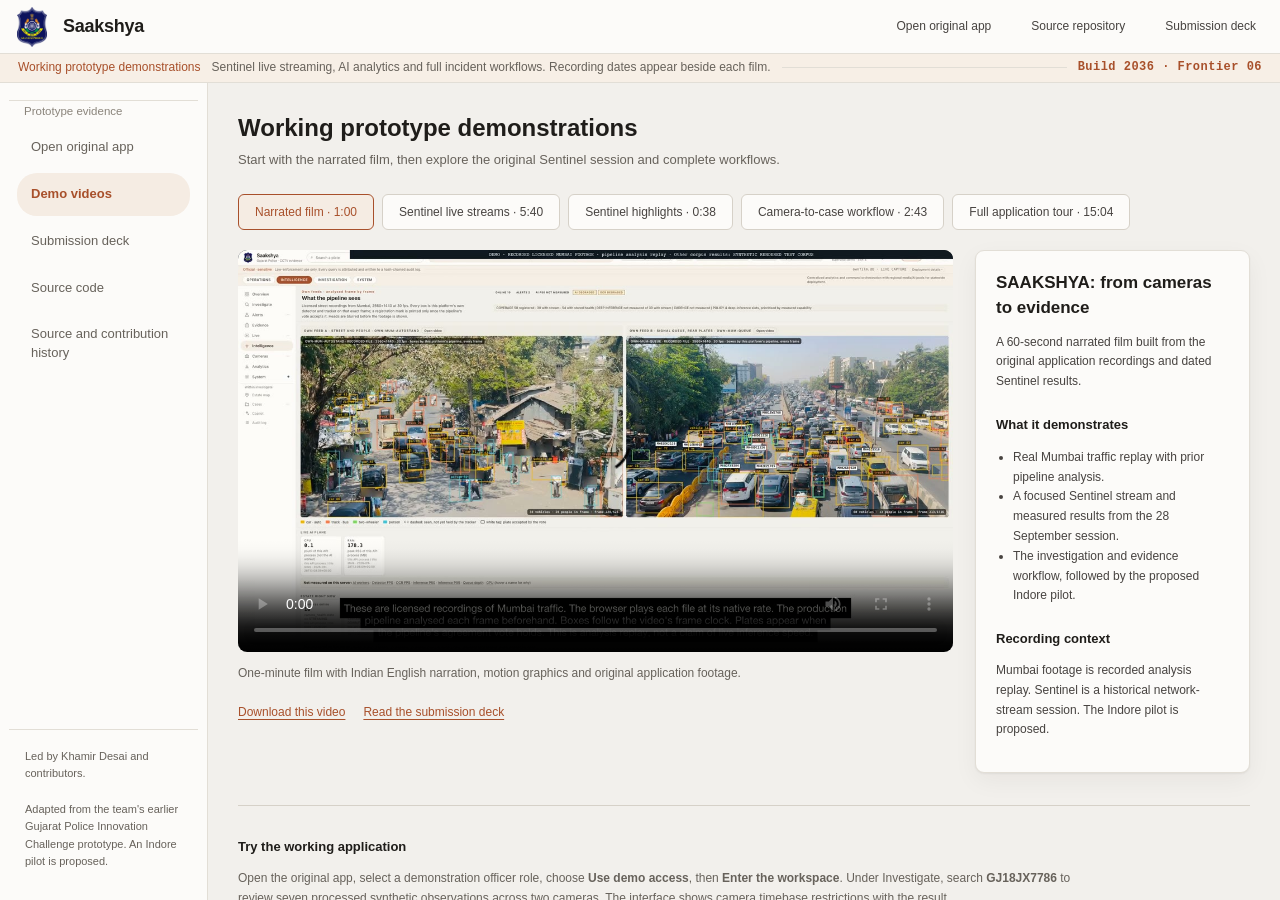
==== docs/videos/index.html @ 34d263d2 "Improve demo with Indian English narration" ====
<!doctype html><html lang="en" data-theme="light"><head><meta charset="utf-8"><meta name="viewport" content="width=device-width,initial-scale=1"><title>SAAKSHYA | Prototype recordings</title><link rel="stylesheet" href="../assets/console.css"><link rel="stylesheet" href="console-videos.css?v=482a17054570"><script type="module" src="videos.mjs?v=sentinel-5"></script></head><body class="submission-page"><a class="skip-link" href="#films">Skip to the recordings</a><div class="shell submission-console"><header class="topbar"><div class="brand"><img class="crest" src="../assets/gujarat-police-crest.png" width="40" height="40" alt="Original Gujarat challenge prototype"><span><h1 class="word">Saakshya</h1><small>Build 2036 · Prototype recordings</small></span></div><span class="spacer"></span><a class="ghost" href="https://reverb-colossal-reaction.ngrok-free.dev/">Open original app</a><a class="ghost" href="https://github.com/khamirdesai/saakshya-build2036">Source repository</a><a class="ghost" href="../downloads/SAAKSHYA-Build2036-Sentinel.pdf">Submission deck</a></header><div class="handling" role="status"><span class="mark">Working prototype demonstrations</span><span>Sentinel live streaming, AI analytics and full incident workflows. Recording dates appear beside each film.</span><span class="rule"></span><span class="src demo">Build 2036 · Frontier 06</span></div><nav class="nav" aria-label="Submission materials"><div class="nav-group">Prototype evidence</div><a class="submission-nav" href="https://reverb-colossal-reaction.ngrok-free.dev/">Open original app</a><a class="submission-nav active" href="./" aria-current="page">Demo videos</a><a class="submission-nav" href="../downloads/SAAKSHYA-Build2036-Sentinel.pdf">Submission deck</a><a class="submission-nav" href="https://github.com/khamirdesai/saakshya-build2036">Source code</a><a class="submission-nav" href="https://github.com/khamirdesai/saakshya-build2036/blob/main/PROVENANCE.md">Source and contribution history</a><div class="nav-foot">Led by Khamir Desai and contributors.<br><br>Adapted from the team's earlier Gujarat Police Innovation Challenge prototype. An Indore pilot is proposed.</div></nav><main class="submission-main"><div class="submission-heading"><h2>Working prototype demonstrations</h2><p>Start with the narrated film, then explore the original Sentinel session and complete workflows.</p></div><section id="films" aria-label="Prototype videos"><div class="film-tabs" role="tablist" aria-label="Choose a recording"><button type="button" role="tab" id="film-film" aria-controls="film-panel" aria-selected="false" data-film="film">Narrated film · 1:00</button><button type="button" role="tab" id="film-government" aria-controls="film-panel" aria-selected="true" data-film="government">Sentinel live streams · 5:40</button><button type="button" role="tab" id="film-highlights" aria-controls="film-panel" aria-selected="false" data-film="highlights">Sentinel highlights · 0:38</button><button type="button" role="tab" id="film-primary" aria-controls="film-panel" aria-selected="false" data-film="primary">Camera-to-case workflow · 2:43</button><button type="button" role="tab" id="film-tour" aria-controls="film-panel" aria-selected="false" data-film="tour">Full application tour · 15:04</button></div><div class="film-layout" id="film-panel" role="tabpanel" aria-labelledby="film-government"><div><video class="video-player" id="demo-video" controls preload="metadata" playsinline poster="../media/government-poster.jpg"><source src="../media/government-demo.mp4" type="video/mp4">Your browser cannot play this recording. Use the download link below.</video><p class="film-caption" id="film-caption">5:40 original live-grid film with narration and captions. Camera status and live counts remain visible.</p><div class="resource-links"><a id="video-download" href="../media/government-demo.mp4" download>Download this video</a><a href="../downloads/SAAKSHYA-Build2036-Sentinel.pdf">Read the submission deck</a></div></div><aside class="film-description" aria-live="polite"><h2 id="film-title">Sentinel live-stream demonstration</h2><p id="film-origin">Recorded live on the Sentinel Camera Grid on 28 September 2026, 12:41–12:47 IST.</p><h3>What it demonstrates</h3><ul id="film-proves"><li>Live multi-camera wall, focused video and camera intelligence.</li><li>Government observation search, plate-read gallery and ANPR CSV export.</li><li>GIS, trace report, evidence review, registry and system status.</li></ul><h3>Recording context</h3><p id="film-limit">The session used four selected deep-inference slots and produced 4,465 observations and 200 plate reads. During the filmed take, 6–13 cameras advanced at once. Sentinel delivers recorded camera scenes through its network live-stream sandbox.</p></aside></div></section><section class="submission-provenance" aria-labelledby="judge-walkthrough"><h3 id="judge-walkthrough">Try the working application</h3><p>Open the original app, select a demonstration officer role, choose <strong>Use demo access</strong>, then <strong>Enter the workspace</strong>. Under Investigate, search <strong>GJ18JX7786</strong> to review seven processed synthetic observations across two cameras. The interface shows camera timebase restrictions with the result.</p><p><a href="https://reverb-colossal-reaction.ngrok-free.dev/">Open the original app</a> · <a href="https://github.com/khamirdesai/saakshya-build2036#judge-walkthrough">Read the judge walkthrough</a></p><p>The Sentinel film above records the earlier network-stream session. The interactive sandbox uses processed synthetic footage and is hosted on the participant’s computer.</p></section><section class="submission-provenance"><h3>Source and scope</h3><p>These original films demonstrate Sentinel live-grid operation, real traffic analytics and the complete investigation workspace. Footage, narration, capture dates and source labels are preserved.</p><a href="https://github.com/khamirdesai/saakshya-build2036/blob/main/PROVENANCE.md">Inspect provenance and verification reports</a></section></main></div></body></html>
---- docs/assets/console.css ----
/* SAAKSHYA — investigation workspace.
 *
 * Design intent: this is a tool used under time pressure by someone who will be
 * asked to justify what they did. So the visual language is built around three
 * rules rather than a mood.
 *
 *  1. Status is never carried by colour alone. Every state has a word, and
 *     colour reinforces it. A colour-blind officer and a monochrome printout
 *     must read the same thing.
 *  2. Certainty and uncertainty look different at a glance. Confirmed evidence
 *     is solid; anything requiring verification is hatched or dashed, and says
 *     so in words.
 *  3. Density over decoration. Nothing animates, nothing pulses, no chart
 *     exists that does not encode measured data.
 *
 * No web font is loaded: the deployment target may have no internet route at
 * all, and a font that silently falls back is worse than one never requested.
 * Identifiers, times and hashes are set in a monospace face so they align in
 * columns and can be compared character by character.
 */

:root {
  color-scheme: light;

  /* Paper console (Console v2). Warm stone, not cool grey — a briefing room,
     not an IDE. */
  --bg:            #f2f0ec;
  --surface:       #fcfbf9;
  --surface-2:     #eeebe4;
  --surface-3:     #e5e1da;
  --line:          #e2ded6;
  --line-strong:   #d6d1c8;

  --ink:           #1f1d1a;
  --ink-2:         #474340;
  --ink-3:         #67625b;
  --ink-faint:     #8a847b;

  /* One accent: terracotta, spent on the active element and the bind control. */
  --accent:        #a8502b;
  --accent-ink:    #ffffff;
  --accent-soft:   #f5ece3;

  --confirmed:     #2b6a5b;
  --confirmed-bg:  #dceee8;
  --verify:        #84512a;
  --verify-bg:     #faeed0;
  --conflict:      #9a2c2c;
  --conflict-bg:   #f6dcdc;
  --unknown:       #5b6472;
  --unknown-bg:    #e4e7ec;

  /* Frame sits on the same paper as the page in light theme. Dark theme
     restores the navy chrome below. */
  --navy:        #fcfbf9;
  --navy-2:      #f7efe6;
  --navy-hover:  #eeebe4;
  --navy-line:   #e2ded6;
  --navy-ink:    #1f1d1a;
  --navy-ink-2:  #67625b;
  --navy-ink-3:  #8a847b;

  --seal:        #a8502b;

  --mono: ui-monospace, "SF Mono", "JetBrains Mono", Menlo, Consolas,
          "Liberation Mono", monospace;
  --sans: -apple-system, BlinkMacSystemFont, "Segoe UI", Roboto, "Helvetica Neue",
          Arial, sans-serif;

  --r: 9px;
  --shadow: 0 1px 2px rgb(31 29 26 / 6%), 0 8px 24px rgb(31 29 26 / 5%);
}

@media (prefers-color-scheme: dark) {
  :root:not([data-theme="light"]) {
    color-scheme: dark;
    --bg:          #101318;
    --surface:     #171b22;
    --surface-2:   #1e232b;
    --surface-3:   #262c36;
    --line:        #2c333e;
    --line-strong: #404956;
    --ink:         #e8ebf0;
    --ink-2:       #b3bac6;
    --ink-3:       #868e9b;
    --ink-faint:   #656d7a;
    --accent:      #5b8cf5;
    --accent-ink:  #0b0e13;
    --accent-soft: #1c2a48;
    --confirmed:    #4ec9b8;
    --confirmed-bg: #12302d;
    --verify:       #dcae52;
    --verify-bg:    #33280f;
    --conflict:     #e08585;
    --conflict-bg:  #351a1a;
    --unknown:      #8b94a2;
    --unknown-bg:   #232830;
    --navy:        #0c2137;
    --navy-2:      #122c47;
    --navy-hover:  #16334f;
    --navy-line:   #1e4166;
    --navy-ink:    #eef2f7;
    --navy-ink-2:  #9db2c9;
    --navy-ink-3:  #6f88a4;
    --seal:        #c8912f;
    --shadow: 0 1px 2px rgb(0 0 0 / 40%), 0 4px 14px rgb(0 0 0 / 30%);
  }
}

:root[data-theme="dark"] {
  color-scheme: dark;
  --bg:          #101318;
  --surface:     #171b22;
  --surface-2:   #1e232b;
  --surface-3:   #262c36;
  --line:        #2c333e;
  --line-strong: #404956;
  --ink:         #e8ebf0;
  --ink-2:       #b3bac6;
  --ink-3:       #868e9b;
  --ink-faint:   #656d7a;
  --accent:      #5b8cf5;
  --accent-ink:  #0b0e13;
  --accent-soft: #1c2a48;
  --confirmed:    #4ec9b8;
  --confirmed-bg: #12302d;
  --verify:       #dcae52;
  --verify-bg:    #33280f;
  --conflict:     #e08585;
  --conflict-bg:  #351a1a;
  --unknown:      #8b94a2;
  --unknown-bg:   #232830;
  --navy:        #0c2137;
  --navy-2:      #122c47;
  --navy-hover:  #16334f;
  --navy-line:   #1e4166;
  --navy-ink:    #eef2f7;
  --navy-ink-2:  #9db2c9;
  --navy-ink-3:  #6f88a4;
  --seal:        #c8912f;
  --shadow: 0 1px 2px rgb(0 0 0 / 40%), 0 4px 14px rgb(0 0 0 / 30%);
}

* { box-sizing: border-box; }

body {
  margin: 0;
  background: var(--bg);
  color: var(--ink);
  font: 400 13px/1.45 var(--sans);
  -webkit-font-smoothing: antialiased;
  height: 100vh;
  overflow: hidden;
}

button, input, select, textarea { font: inherit; color: inherit; }
a { color: var(--accent); }

/* ─── shell ──────────────────────────────────────────────────────────────
   Three bands: the masthead says whose system this is, the handling strip
   says what may be done with what is on screen, and everything below is the
   work. The first two never scroll away, because both are things an officer
   can be asked to account for. */
.shell {
  display: grid;
  grid-template-columns: 208px 1fr;
  /* The chrome bands are 54 and 22 at desktop, but grow rather than overlap
     when the masthead wraps at a narrow width — a fixed row height there laps
     the band below it. On a control-room display these stay exactly 54/22. */
  grid-template-rows: minmax(54px, auto) minmax(22px, auto) auto 1fr;
  height: 100vh;
}

.topbar {
  grid-column: 1 / -1;
  display: flex;
  align-items: center;
  flex-wrap: nowrap;
  gap: 10px 16px;
  padding: 7px 16px;
  min-height: 54px;
  background: var(--navy);
  color: var(--navy-ink);
  border-bottom: 1px solid var(--navy-line);
  overflow: visible;
}

/* Service mark. A lens ring rather than a state emblem: this is a proposed
   system, and stamping it with an official seal it has not been granted would
   be a claim we cannot make. */
.brand { display: flex; align-items: center; gap: 11px; }
.brand .crest {
  width: 40px; height: 40px; flex: none;
  object-fit: contain;
  background: transparent;
  border-radius: 6px;
}
:root[data-theme="dark"] .brand .crest {
  background: #0c2137;
}
.brand .seal {
  width: 30px; height: 30px; flex: none;
  border: 1.5px solid var(--seal);
  border-radius: 50%;
  display: grid; place-items: center;
  color: var(--seal);
  font: 700 13px/1 var(--sans);
  letter-spacing: .02em;
  position: relative;
}
.brand .seal::after {
  content: "";
  position: absolute; inset: 3px;
  border: 1px solid color-mix(in srgb, var(--seal) 38%, transparent);
  border-radius: 50%;
}
/* The masthead is a flex row, and the product's own name was the item that
 * gave way when it ran out of room: it rendered as "Saaksl" on every screen,
 * cut mid-word by the search field beside it. A name is not a field that can
 * be abbreviated to taste - hold its width and let the flexible items flex. */
.brand .word {
  font: 600 18px/1.1 var(--sans);
  letter-spacing: -.015em;
  text-transform: none;
  white-space: nowrap;
  flex: 0 0 auto;
}
.brand { flex: 0 0 auto; }
.brand small {
  display: block;
  font: 400 11px/1.2 var(--sans);
  letter-spacing: 0;
  color: var(--navy-ink-2);
  text-transform: none;
  margin-top: 2px;
}

.topbar .spacer { flex: 1; }
.topbar .dim { color: var(--navy-ink-2); }

/* Handling strip. Every operational system that carries material an officer
   can be cross-examined about states its handling on screen, so it cannot be
   claimed later that nobody knew. It also names the live data source, which
   is the fact most likely to be misread in a demonstration. */
.handling {
  grid-column: 1 / -1;
  display: flex;
  align-items: center;
  flex-wrap: wrap;
  gap: 8px 11px;
  padding: 6px 18px;
  background: var(--navy-2);
  border-bottom: 1px solid var(--navy-line);
  font: 400 12px/1.3 var(--sans);
  letter-spacing: 0;
  text-transform: none;
  color: var(--navy-ink-2);
  min-height: 28px;
  height: auto;
}
.handling .mark { color: var(--seal); font-weight: 500; }
.handling .rule { flex: 1; height: 1px; min-width: 12px; background: var(--navy-line); }
.handling .src {
  font-family: var(--mono); letter-spacing: .04em; text-transform: none;
  white-space: nowrap; overflow: hidden; text-overflow: ellipsis; max-width: 36ch;
}
/* Demonstration state is called out in the seal colour. It is not an error —
   it is the one fact a viewer must not carry away wrong. */
.handling .src.demo { color: var(--seal); font-weight: 600; }
.handling .feed-indicator {
  border-left: 1px solid var(--navy-line);
  padding-left: 10px;
  font: 600 9px/1.2 var(--mono);
  letter-spacing: .03em;
  white-space: nowrap;
}

/* Masthead controls sit on navy, so they cannot borrow the page's surfaces. */
.topbar button.ghost {
  background: transparent;
  border-color: var(--navy-line);
  color: var(--navy-ink);
  border-radius: 999px;
}
.topbar button.ghost.on {
  background: var(--accent-soft);
  border-color: var(--accent);
  color: var(--accent);
}


/* Purpose binding lives in the masthead, permanently visible. It is not a
   modal the officer dismisses once — it is the standing statement of why this
   session is looking at anything, and it appears in every audit record. */
.purpose-bar {
  display: flex;
  align-items: center;
  gap: 9px;
  padding: 5px 12px;
  background: var(--accent-soft);
  border: 1px solid #e6d9c9;
  border-radius: 999px;
  flex: 1 1 auto;
  min-width: 0;
  max-width: 820px;
}
.purpose-bar label {
  font: 600 9px/1 var(--sans);
  letter-spacing: .1em;
  text-transform: uppercase;
  color: var(--navy-ink-2);
  flex: none;
}
.purpose-bar input {
  border: 0;
  background: transparent;
  padding: 2px 4px;
  min-width: 0;
  font-family: var(--mono);
  font-size: 12px;
  color: var(--navy-ink);
}
.purpose-bar #case-id { width: 9.5rem; flex: none; }
.purpose-bar #purpose { flex: 1 1 auto; }
.purpose-bar input::placeholder { color: var(--navy-ink-3); }
.purpose-bar input:focus { outline: 1px solid var(--seal); border-radius: 2px; }
/* Unbound purpose is the one masthead state worth interrupting for: a search
   run without it cannot be justified afterwards. */
.purpose-bar.unset { border-color: var(--seal); background: color-mix(in srgb, var(--seal) 17%, transparent); }

/* ─── navigation rail ────────────────────────────────────────────────────── */
.nav {
  background: var(--navy);
  border-right: 1px solid var(--navy-line);
  padding: 11px 9px;
  overflow-y: auto;
}
.nav-group {
  font: 500 11.5px/1 var(--sans);
  letter-spacing: 0;
  text-transform: none;
  color: var(--navy-ink-3);
  padding: 5px 15px 7px;
  margin-top: 6px;
  border-top: 1px solid var(--navy-line);
}
.nav button {
  display: flex;
  align-items: center;
  gap: 13px;
  width: 100%;
  border: 0;
  background: none;
  text-align: left;
  padding: 9px 15px;
  margin-bottom: 1px;
  cursor: pointer;
  color: var(--navy-ink-2);
  border-left: 0;
  border-radius: 999px;
  font-size: 13.8px;
}
.nav button:hover { background: var(--navy-hover); color: var(--navy-ink); }
.nav button[aria-current="true"] {
  background: var(--accent-soft);
  border-left-color: transparent;
  color: var(--ink);
  font-weight: 600;
}
.nav .count {
  margin-left: auto;
  font-family: var(--mono);
  font-size: 10px;
  color: var(--navy-ink-3);
  background: var(--surface-3);
  padding: 1px 5px;
  border-radius: 8px;
}
.nav button[aria-current="true"] .count { color: var(--navy-ink); }

main { overflow: hidden; position: relative; }
.view { display: none; height: 100%; }
.view.active { display: block; }

#view-system.view.active,
#view-cameras.view.active,
#view-alerts.view.active,
#view-analytics.view.active,
#view-intelligence.view.active,
#view-overview.view.active,
#view-evidence.view.active,
#view-audit.view.active {
  height: 100%;
  min-height: 0;
  overflow: auto;
}

#view-live.view.active {
  display: flex;
  flex-direction: column;
  height: 100%;
  min-height: 0;
  overflow: hidden;
}
#view-map.view.active {
  display: flex;
  flex-direction: column;
  height: 100%;
  overflow: hidden;
}
#view-map.view.active > div {
  display: flex;
  flex-direction: column;
  flex: 1;
  min-height: 0;
  overflow: hidden;
}

/* ─── investigation: three columns ───────────────────────────────────────── */
/* The investigation screen: a search bar across the top, then observations,
 * movement and reasoning. The search acts on all three columns, so it sits
 * above them rather than inside one — three panels with a form buried in the
 * first read as three unrelated tools. */
#view-investigate.view.active {
  display: grid;
  grid-template-rows: auto 1fr;
  height: 100%;
  overflow: hidden;
}
.workspace {
  display: grid;
  grid-template-columns: 300px minmax(0, 1fr) 400px;
  min-height: 0;
  overflow: hidden;
}
.col {
  display: flex;
  flex-direction: column;
  min-width: 0;
  overflow: hidden;
  border-right: 1px solid var(--line);
}
.col:last-child { border-right: 0; border-left: 1px solid var(--line); }

.col-head {
  display: flex;
  align-items: center;
  gap: 8px;
  padding: 8px 12px;
  background: var(--surface);
  border-bottom: 1px solid var(--line);
  font: 700 10px/1 var(--sans);
  letter-spacing: .12em;
  text-transform: uppercase;
  color: var(--ink-2);
  min-height: 36px;
  background: var(--surface-2);
}
.col-head .n {
  font-family: var(--mono);
  letter-spacing: 0;
  color: var(--ink-2);
  text-transform: none;
}
.col-body { flex: 1; overflow-y: auto; }
.col-body.pad { padding: 12px; }
#view-investigate .col-head,
#view-investigate .col-head > div,
#view-investigate .traj-head { flex-wrap: wrap; }
#view-investigate .col-head .n { overflow-wrap: anywhere; min-width: 0; }

/* ─── search form ────────────────────────────────────────────────────────── */
.search-form { padding: 10px 12px; border-bottom: 1px solid var(--line); background: var(--surface); }
.field { margin-bottom: 7px; }
.field label {
  display: block;
  font: 600 9px/1 var(--sans);
  letter-spacing: .09em;
  text-transform: uppercase;
  color: var(--ink-3);
  margin-bottom: 3px;
}
.field input, .field select, .field textarea {
  width: 100%;
  padding: 5px 7px;
  background: var(--bg);
  border: 1px solid var(--line-strong);
  border-radius: var(--r);
}
.field input:focus, .field select:focus, .field textarea:focus {
  outline: 2px solid var(--accent);
  outline-offset: -1px;
}
.field input[type="text"].plate {
  font-family: var(--mono);
  font-size: 15px;
  letter-spacing: .06em;
  text-transform: uppercase;
}
.row2 { display: grid; grid-template-columns: 1fr 1fr; gap: 7px; }
.checks { display: flex; gap: 12px; align-items: center; margin: 6px 0 8px; }
.checks label {
  display: flex; align-items: center; gap: 5px;
  font-size: 11px; color: var(--ink-2); text-transform: none; letter-spacing: 0;
}
.checks input { width: auto; }

button.primary {
  width: 100%;
  padding: 7px;
  background: var(--accent);
  color: var(--accent-ink);
  border: 0;
  border-radius: var(--r);
  font-weight: 600;
  letter-spacing: .06em;
  text-transform: uppercase;
  font-size: 11px;
  cursor: pointer;
}
button.primary:disabled { opacity: .45; cursor: not-allowed; }
button.ghost {
  padding: 4px 9px;
  background: var(--surface-2);
  border: 1px solid var(--line-strong);
  border-radius: var(--r);
  cursor: pointer;
  font-size: 11px;
}
button.ghost:hover { background: var(--surface-3); }
button.ghost.on { background: var(--accent-soft); border-color: var(--accent); }

/* ─── result rows ────────────────────────────────────────────────────────── */
.result {
  padding: 8px 12px;
  border-bottom: 1px solid var(--line);
  cursor: pointer;
  border-left: 3px solid transparent;
}
.result:hover { background: var(--surface-2); }
.result[aria-selected="true"] {
  background: var(--accent-soft);
  border-left-color: var(--accent);
}
/* The time wraps onto its own line rather than inside itself: in the 300px
 * column it broke over four lines and lost its last digit ("13:35:2"), so
 * five reads a second apart looked identical. */
.result .top { display: flex; align-items: baseline; gap: 4px 8px; flex-wrap: wrap; }
.result .plate {
  font-family: var(--mono);
  font-size: 13px;
  font-weight: 600;
  letter-spacing: .04em;
}
.result .time { margin-left: auto; font-family: var(--mono); font-size: 11px; color: var(--ink-3); white-space: nowrap; }
.result .meta {
  display: flex; gap: 8px; flex-wrap: wrap;
  margin-top: 3px; font-size: 11px; color: var(--ink-3);
}
.result .meta .cam { font-family: var(--mono); color: var(--ink-2); }

/* ─── status chips: the word carries the meaning ─────────────────────────── */
.chip {
  display: inline-flex;
  align-items: center;
  gap: 4px;
  padding: 1px 6px;
  border-radius: 2px;
  font: 600 9px/1.6 var(--sans);
  letter-spacing: .07em;
  text-transform: uppercase;
  border: 1px solid transparent;
  white-space: nowrap;
}
.chip.confirmed { background: var(--confirmed-bg); color: var(--confirmed); border-color: var(--confirmed); }
.chip.verify    { background: var(--verify-bg);    color: var(--verify);    border-color: var(--verify); }
.chip.conflict  { background: var(--conflict-bg);  color: var(--conflict);  border-color: var(--conflict); }
.chip.unknown   { background: var(--unknown-bg);   color: var(--unknown);   border-color: var(--unknown); }
.chip.plain     { background: var(--surface-2);    color: var(--ink-2);     border-color: var(--line-strong); }

/* ─── map ────────────────────────────────────────────────────────────────── */
/* `min-height: 0` matters: a flex item defaults to `min-height: auto`, which
   refuses to shrink below its content and leaves the canvas unable to resolve
   a percentage height. */
.map-wrap {
  position: relative;
  flex: 1;
  min-height: 420px;
  background: var(--surface-2);
  overflow: hidden;
}
.gmap-host {
  position: absolute;
  inset: 0;
  z-index: 0;
}
canvas.map {
  display: block;
  position: absolute;
  inset: 0;
  width: 100%;
  height: 100%;
  cursor: grab;
  z-index: 1;
}
canvas.map.over-basemap { background: transparent; }
canvas.map:active { cursor: grabbing; }

.map-tools {
  position: absolute; top: 8px; left: 8px;
  z-index: 3;
  display: flex; flex-direction: column; gap: 4px;
  background: var(--surface);
  border: 1px solid var(--line);
  border-radius: var(--r);
  padding: 6px;
  box-shadow: var(--shadow);
  max-width: 208px;
}
.map-tools .group-label {
  font: 600 8px/1 var(--sans);
  letter-spacing: .1em; text-transform: uppercase; color: var(--ink-faint);
  margin: 3px 0 1px;
}
.map-tools button { text-align: left; }

.map-legend {
  position: absolute; bottom: 8px; left: 8px;
  z-index: 3;
  max-height: 62%; overflow-y: auto;
  background: var(--surface);
  border: 1px solid var(--line);
  border-radius: var(--r);
  padding: 8px 10px;
  box-shadow: var(--shadow);
  font-size: 10px;
  max-width: 260px;
}
.map-legend h4 {
  margin: 0 0 5px;
  font: 600 9px/1 var(--sans);
  letter-spacing: .1em; text-transform: uppercase; color: var(--ink-3);
}
.map-legend .item { display: flex; align-items: center; gap: 6px; margin-bottom: 3px; }
.map-legend .swatch { width: 22px; height: 0; border-top-width: 2px; border-top-style: solid; }
.map-legend .dot { width: 9px; height: 9px; border-radius: 50%; border: 1px solid var(--line-strong); }
.map-legend .note { color: var(--ink-3); margin-top: 5px; font-size: 10px; line-height: 1.4; }
.map-legend > summary {
  cursor: pointer; list-style: none;
  font: 600 9px/1 var(--sans); letter-spacing: .1em; text-transform: uppercase;
  color: var(--ink-3);
}
.map-legend > summary::-webkit-details-marker { display: none; }
.map-legend > summary::after { content: " ▸"; }
.map-legend[open] > summary { margin-bottom: 6px; }
.map-legend[open] > summary::after { content: " ▾"; }
/* The expanded legend otherwise covers the lower layer buttons on the short
 * investigation map. Reserve the left edge for tools and the bottom for scale. */
#view-investigate .map-legend {
  left: auto; right: 8px; bottom: 32px;
  max-width: min(260px, calc(100% - 232px));
}

.map-scale {
  position: absolute; bottom: 8px; right: 8px;
  z-index: 3;
  background: var(--surface);
  border: 1px solid var(--line);
  border-radius: var(--r);
  padding: 3px 7px;
  font: 400 10px/1.5 var(--mono);
  color: var(--ink-3);
}

/* ─── trajectory strip ───────────────────────────────────────────────────── */
.traj { border-top: 1px solid var(--line); background: var(--surface); max-height: 46%; overflow-y: auto; }
/* On a short screen the map's 420px floor took the whole column: at 1366x768
 * the Trajectory panel was a 24px strip, and the route, the no-sighting next
 * steps and Follow vehicle's output could not be read. */
@media (max-height: 900px) {
  #view-investigate .map-wrap { min-height: 180px; }
  #view-investigate .traj { flex: 0 0 auto; min-height: 40%; }
  /* The shorter map must not push its tool panel under the legend. */
  #view-investigate .map-tools { max-height: calc(100% - 52px); overflow-y: auto; }
}
.traj-head {
  display: flex; align-items: center; gap: 10px;
  padding: 7px 12px; border-bottom: 1px solid var(--line);
  position: sticky; top: 0; background: var(--surface); z-index: 2;
}
.traj-head h3 { margin: 0; font: 600 11px/1 var(--sans); letter-spacing: .07em; text-transform: uppercase; }
.hyp-tabs { display: flex; gap: 4px; margin-left: auto; }

.legs { display: flex; align-items: stretch; padding: 12px; gap: 0; overflow-x: auto; }
.leg-node {
  min-width: 116px;
  padding: 7px 9px;
  border: 1px solid var(--line-strong);
  border-radius: var(--r);
  background: var(--bg);
  cursor: pointer;
  flex: 0 0 auto;
}
.leg-node:hover { border-color: var(--accent); }
.leg-node .cam { font-family: var(--mono); font-weight: 600; font-size: 12px; }
.leg-node .t   { font-family: var(--mono); font-size: 11px; color: var(--ink-3); }
.leg-node .q   { font-size: 10px; color: var(--ink-3); margin-top: 3px; }

.leg-link {
  flex: 0 0 96px;
  display: flex; flex-direction: column; justify-content: center;
  align-items: center; padding: 0 4px; text-align: center;
}
.leg-link .bar { width: 100%; height: 0; border-top: 2px solid var(--unknown); }
.leg-link.OBSERVED      .bar { border-top-style: solid;  border-top-color: var(--confirmed); border-top-width: 3px; }
.leg-link.COVERAGE_GAP  .bar { border-top-style: dotted; border-top-color: var(--unknown); }
.leg-link.UNOBSERVED    .bar { border-top-style: dashed; border-top-color: var(--verify); }
.leg-link.CONTRADICTION .bar { border-top-style: dashed; border-top-color: var(--conflict); border-top-width: 3px; }
.leg-link .kind {
  font: 600 8px/1.3 var(--sans);
  letter-spacing: .07em; margin-top: 4px; color: var(--ink-3);
}
.leg-link .dt { font-family: var(--mono); font-size: 10px; color: var(--ink-faint); }

/* ─── panels ─────────────────────────────────────────────────────────────── */
.panel { border-bottom: 1px solid var(--line); }
.panel > h3 {
  margin: 0;
  padding: 8px 12px;
  font: 600 10px/1 var(--sans);
  letter-spacing: .1em; text-transform: uppercase; color: var(--ink-3);
  background: var(--surface);
  border-bottom: 1px solid var(--line);
  display: flex; align-items: center; gap: 8px;
}
.panel .body { padding: 10px 12px; }

dl.kv { margin: 0; display: grid; grid-template-columns: 108px 1fr; gap: 3px 10px; }
dl.kv dt {
  font: 600 9px/1.6 var(--sans);
  letter-spacing: .06em; text-transform: uppercase; color: var(--ink-faint);
}
dl.kv dd { margin: 0; font-family: var(--mono); font-size: 11px; word-break: break-word; }
dl.kv dd.prose { font-family: var(--sans); font-size: 11.5px; color: var(--ink-2); }

/* Score decomposition. Never a single opaque number: each term shows its own
   value, its weight and the sentence that produced it. */
.terms { display: flex; flex-direction: column; gap: 6px; }
.term .line { display: flex; align-items: baseline; gap: 7px; }
.term .name {
  font: 600 9px/1.5 var(--sans);
  letter-spacing: .07em; text-transform: uppercase; color: var(--ink-2);
  min-width: 84px;
}
.term .val { font-family: var(--mono); font-size: 11px; margin-left: auto; }
.term .track { height: 5px; background: var(--surface-3); border-radius: 1px; margin-top: 3px; overflow: hidden; }
.term .fill { height: 100%; background: var(--accent); }
.term .fill.weak { background: var(--verify); }
.term .fill.none { background: var(--conflict); }
.term .why { font-size: 10.5px; color: var(--ink-3); margin-top: 2px; line-height: 1.4; }

.notice {
  padding: 7px 9px;
  border-left: 3px solid var(--verify);
  background: var(--verify-bg);
  color: var(--ink);
  font-size: 11px;
  line-height: 1.45;
  margin: 8px 0;
  border-radius: 0 var(--r) var(--r) 0;
  overflow-wrap: anywhere;
}
.notice.ok       { border-left-color: var(--confirmed); background: var(--confirmed-bg); }
.notice.bad      { border-left-color: var(--conflict);  background: var(--conflict-bg); }
.notice.neutral  { border-left-color: var(--line-strong); background: var(--surface-2); }
/* Something exists and is being kept from you — not an error, and not nothing.
   It needs its own colour precisely because it is neither. */
.notice.warn     { border-left-color: var(--verify);     background: var(--verify-bg); }
.notice strong { display: block; margin-bottom: 2px; }

.empty { padding: 28px 16px; text-align: center; color: var(--ink-3); font-size: 12px; line-height: 1.5; }
.empty strong { display: block; color: var(--ink-2); margin-bottom: 4px; }

/* ─── tables ─────────────────────────────────────────────────────────────── */
table.data { width: 100%; border-collapse: collapse; font-size: 11.5px; }
table.data th {
  text-align: left;
  font: 600 9px/1 var(--sans);
  letter-spacing: .09em; text-transform: uppercase; color: var(--ink-faint);
  padding: 6px 9px;
  border-bottom: 1px solid var(--line-strong);
  position: sticky; top: 0; background: var(--surface); z-index: 1;
}
table.data td { padding: 5px 9px; border-bottom: 1px solid var(--line); vertical-align: top; }
table.data td.mono { font-family: var(--mono); font-size: 11px; }
table.data tbody tr:hover { background: var(--surface-2); }
table.data td.num { text-align: right; font-variant-numeric: tabular-nums; font-family: var(--mono); }

/* ─── overview cards ─────────────────────────────────────────────────────── */
.cards { display: grid; grid-template-columns: repeat(auto-fill, minmax(210px, 1fr)); gap: 12px; }
.card {
  background: var(--surface);
  border: 1px solid var(--line);
  border-radius: var(--r);
  padding: 12px;
}
.card h4 {
  margin: 0 0 8px;
  font: 600 9px/1 var(--sans);
  letter-spacing: .1em; text-transform: uppercase; color: var(--ink-3);
}
.card .big { font: 300 30px/1 var(--sans); font-variant-numeric: tabular-nums; }
.card .sub { font-size: 11px; color: var(--ink-3); margin-top: 4px; }
.bars { display: flex; flex-direction: column; gap: 5px; margin-top: 8px; }
.bars .b { display: flex; align-items: center; gap: 7px; font-size: 11px; }
.bars .b .lab { min-width: 84px; color: var(--ink-2); }
.bars .b .track { flex: 1; height: 7px; background: var(--surface-3); border-radius: 1px; overflow: hidden; }
.bars .b .fill { height: 100%; }
.bars .b .num { font-family: var(--mono); font-size: 11px; min-width: 26px; text-align: right; }

/* ─── copilot ────────────────────────────────────────────────────────────── */
.chat { display: flex; flex-direction: column; height: 100%; }
.chat-log { flex: 1; overflow-y: auto; padding: 12px; display: flex; flex-direction: column; gap: 10px; }
.msg { max-width: 92%; padding: 8px 10px; border-radius: var(--r); font-size: 12px; line-height: 1.55; overflow-wrap: anywhere; }
.msg.user { align-self: flex-end; background: var(--accent-soft); }
.msg.bot  { align-self: flex-start; background: var(--surface); border: 1px solid var(--line); }
.msg.bot.withheld { border-color: var(--conflict); background: var(--conflict-bg); }
.msg .tools { margin-top: 7px; padding-top: 6px; border-top: 1px solid var(--line); font-size: 10px; color: var(--ink-3); }
.msg .tools code { font-family: var(--mono); }
/* Copilot answers, read from Markdown into nodes (copilotProse in app.js). */
.msg .md p { margin: 0 0 6px; }
.msg .md p:last-child, .msg .md ul:last-child { margin-bottom: 0; }
.msg .md ul { margin: 0 0 6px; padding-left: 18px; }
.msg .md code { font-family: var(--mono); font-size: 11px; background: var(--surface-2); padding: 0 3px; border-radius: 3px; }
/* The Where-to-look-next table scrolls in its own box; ids stay on one line. */
table.data.next-cams th, table.data.next-cams td { padding-left: 6px; padding-right: 6px; white-space: nowrap; }
.chat-form { display: flex; gap: 7px; padding: 10px 12px; border-top: 1px solid var(--line); background: var(--surface); }
.chat-form input { flex: 1; padding: 6px 9px; background: var(--bg); border: 1px solid var(--line-strong); border-radius: var(--r); }

.copilot-banner {
  font-size: 11px; line-height: 1.45; color: var(--ink-2);
  padding: 8px 12px; border-bottom: 1px solid var(--line);
  background: var(--surface-2);
}
.specialist-row {
  display: flex; flex-wrap: wrap; gap: 6px;
  padding: 8px 12px 0; background: var(--surface);
}
.specialist-chip {
  font-size: 10px; letter-spacing: .04em; text-transform: uppercase;
  padding: 3px 8px; border-radius: 99px; border: 1px solid var(--line);
  color: var(--ink-3); background: var(--surface-2);
}
.specialist-chip.on {
  color: var(--ink); border-color: var(--accent);
  background: var(--accent-soft);
}
.prompt-chips {
  display: flex; flex-wrap: wrap; gap: 6px;
  padding: 8px 12px; border-bottom: 1px solid var(--line);
}
.prompt-chips button {
  font-size: 11px; padding: 4px 9px; border-radius: 99px;
  border: 1px solid var(--line-strong); background: var(--bg);
  color: var(--ink-2); cursor: pointer;
}
.prompt-chips button:hover { border-color: var(--accent); color: var(--ink); }
.cam-wall {
  display: grid; grid-template-columns: repeat(auto-fill, minmax(132px, 1fr));
  gap: 8px; margin-top: 8px;
}
.cam-tile {
  display: flex; flex-direction: column; gap: 0;
  background: var(--bg); border: 1px solid var(--line); border-radius: var(--r);
  overflow: hidden; text-align: left; cursor: pointer; padding: 0;
  color: inherit;
}
.cam-tile img { width: 100%; aspect-ratio: 16/9; object-fit: cover; background: #111; display: block; }
.cam-tile .meta { padding: 4px 6px 6px; font-size: 10px; }
.cam-tile .meta .id { font-family: var(--mono); }
.cam-tile .describe {
  margin: 0 6px 6px; font-size: 10px; padding: 3px 6px;
  border: 1px dashed var(--line); background: transparent; color: var(--ink-3);
  cursor: pointer; border-radius: var(--r);
}
.scene-note {
  margin-top: 6px; font-size: 11px; color: var(--ink-2);
  padding: 6px 8px; background: var(--surface-2); border-left: 2px solid var(--accent);
}
.scene-note.warn { border-left-color: var(--conflict); }

/* ─── misc ───────────────────────────────────────────────────────────────── */
/* One stack, so two toasts at once sit one above the other instead of on top
 * of each other. */
#toast-stack {
  position: fixed; bottom: 14px; left: 50%; transform: translateX(-50%);
  display: flex; flex-direction: column; align-items: center; gap: 6px;
  z-index: 100; pointer-events: none; width: max-content; max-width: calc(100vw - 32px);
}
.toast {
  background: var(--ink); color: var(--bg);
  padding: 8px 14px; border-radius: var(--r); font-size: 12px;
  box-shadow: var(--shadow); max-width: 62ch; pointer-events: auto;
}
.toast.bad { background: var(--conflict); color: #fff; }
.hidden { display: none !important; }
.mono { font-family: var(--mono); }
.dim { color: var(--ink-3); }
.wrap-scroll { overflow-x: auto; }

.mark-chips {
  display: flex;
  flex-wrap: wrap;
  gap: 6px;
  padding: 8px 14px 14px;
}
.mark-chip {
  font: 600 12px/1.2 var(--mono);
  letter-spacing: .04em;
  padding: 5px 8px;
  border-radius: 4px;
  background: var(--surface-2);
  border: 1px solid var(--line-strong);
  color: var(--ink);
}

.section-note {
  font-size: 10.5px; color: var(--ink-3); line-height: 1.45;
  padding: 8px 12px; border-top: 1px solid var(--line); background: var(--surface-2);
}
.loading-note {
  padding: 14px 16px;
  font: 400 13px/1.5 var(--sans);
  color: var(--ink-3);
}

@media (prefers-reduced-motion: reduce) {
  * { transition: none !important; animation: none !important; }
}


/* ─── primary navigation ──────────────────────────────────────────────────
 * Seven places, weighted so the eye lands on them before the four secondary
 * links. The previous nav gave a camera wall the same visual weight as an
 * investigation, which is the wrong instruction to give someone starting a
 * shift.
 */
.nav .primary-nav {
  align-items: center;
  gap: 10px;
  padding: 9px 14px;
  font: 500 13.5px/1.2 var(--sans);
  color: var(--navy-ink-2);
}
.nav .primary-nav .ico,
.nav .sub-nav .ico {
  display: inline-flex;
  align-items: center;
  justify-content: center;
  width: 18px;
  height: 18px;
  flex: none;
  color: var(--navy-ink-3);
}
.nav .ico svg {
  width: 18px;
  height: 18px;
  stroke: currentColor;
  fill: none;
  stroke-width: 1.7;
  stroke-linecap: round;
  stroke-linejoin: round;
}
.nav .primary-nav[aria-current="true"] .ico,
.nav .sub-nav[aria-current="true"] .ico { color: var(--seal); }
.nav .sub-nav {
  padding: 7px 16px 7px 14px;
  font-size: 12px;
  color: var(--navy-ink-3);
  gap: 10px;
}
.nav .sub-nav:hover { color: var(--navy-ink); }
.nav .sub-nav[aria-current="true"] { color: var(--ink); }

/* A system-health dot in the nav: the one place a degraded subsystem should be
 * visible without anyone navigating to look for it. */
.nav .dot {
  margin-left: auto;
  width: 7px; height: 7px;
  border-radius: 50%;
  background: var(--unknown);
  flex: none;
}
.nav .dot[data-state="HEALTHY"]  { background: var(--confirmed); }
.nav .dot[data-state="DEGRADED"] { background: var(--verify); }
.nav .dot[data-state="FAILED"]   { background: var(--conflict); }

/* ─── command overview ────────────────────────────────────────────────────
 * A shift starts here. What needs attention, what is being worked, and whether
 * the machinery under it is sound — in that order, because that is the order
 * the questions actually arrive in.
 */
.command-grid {
  display: grid;
  grid-template-columns: repeat(auto-fit, minmax(320px, 1fr));
  gap: 14px;
  align-items: start;
}
.command-grid .wide { grid-column: 1 / -1; }

/* The first thing a judge should be able to read. The six panels under this
 * are the evidence; this is the shift picture those panels exist to support. */
.command-grid > .panel.situation-panel {
  border-left: 3px solid var(--seal);
}
.situation-copy {
  padding: 12px 14px 14px;
  max-width: 72rem;
}
.situation-copy p {
  margin: 0 0 8px;
  font: 400 14px/1.45 var(--sans);
  color: var(--ink);
}
.situation-copy p:last-child { margin-bottom: 0; }
.situation-copy .lead { font-weight: 600; font-size: 15px; }

/* Each panel is a card with an edge. Before this the overview was one flat
   wall of grey text in four invisible columns: everything was legible and
   nothing was separable, so the eye had no way to take one question at a time.
   The edge is what makes "what needs attention" a place rather than a region. */
.command-grid > .panel {
  background: var(--surface);
  border: 1px solid var(--line);
  border-radius: var(--r);
  box-shadow: var(--shadow);
  overflow: hidden;
  border-bottom: 1px solid var(--line);
}
.command-grid > .panel > .panel-head {
  background: var(--surface-2);
}
/* A card clips its corners, so a table wider than the column was being cut off
   mid-cell with no way to reach the rest. Wide content scrolls inside its own
   panel instead — the workspace itself must never scroll sideways. */
.command-grid > .panel > div { overflow-x: auto; }

/* A short rule in the seal colour above each heading. It carries no state and
   encodes nothing — it is the one piece of pure furniture here, and its job is
   to tie the working area to the frame around it. */
.command-grid > .panel > .panel-head h3::before {
  content: "";
  display: block;
  width: 22px; height: 2px;
  background: var(--seal);
  margin-bottom: 7px;
}
.command-grid > .panel > .panel-head { align-items: flex-start; }
.command-grid > .panel > .panel-head .meta { margin-top: 9px; }


.panel-head {
  display: flex;
  align-items: baseline;
  gap: 10px;
  padding: 11px 14px 9px;
  border-bottom: 1px solid var(--line);
}
.panel-head h3 {
  margin: 0;
  font: 700 11px/1 var(--sans);
  letter-spacing: .11em;
  text-transform: uppercase;
  color: var(--ink);
}
.panel-head .meta {
  margin-left: auto;
  font: 400 11px/1 var(--mono);
  color: var(--ink-faint);
}

.stat-row {
  display: flex;
  align-items: baseline;
  gap: 10px;
  padding: 9px 14px;
  border-bottom: 1px solid var(--line-soft, var(--line));
}
.stat-row:last-child { border-bottom: 0; }
/* `min-width` overrides the automatic min-content floor a flex item normally
 * gets, so this box was free to shrink to 46px while its text needed 124px.
 * "204,815" then printed straight over the label beside it and swallowed the
 * word it began with - the estate's own figures were unreadable. The number is
 * the one thing here that must never be clipped: let it size to its digits. */
.stat-row .n {
  font: 600 21px/1 var(--sans);
  font-variant-numeric: tabular-nums;
  min-width: 46px;
  flex: 0 0 auto;
  white-space: nowrap;
}
/* The label is what should give way when a row runs out of room. */
.stat-row .lbl {
  font-size: 12.5px; color: var(--ink-2);
  min-width: 0; flex: 1 1 auto;
}
.stat-row .sub { margin-left: auto; font: 400 11px/1.4 var(--mono); color: var(--ink-faint); text-align: right; }

/* Health rows carry their state in form as well as colour, so the screen is
 * readable to someone who cannot separate the two. */
.health-row {
  display: grid;
  grid-template-columns: 78px 1fr;
  gap: 10px;
  align-items: start;
  padding: 9px 14px;
  border-bottom: 1px solid var(--line);
}
.health-row:last-child { border-bottom: 0; }
.health-row .state {
  font: 600 9.5px/1.5 var(--sans);
  letter-spacing: .08em;
  text-align: center;
  border-radius: 3px;
  padding: 3px 0;
  border: 1px solid;
}
.state-HEALTHY  { color: var(--confirmed); border-color: var(--confirmed); background: color-mix(in srgb, var(--confirmed) 10%, transparent); }
.state-DEGRADED { color: var(--verify);    border-color: var(--verify);    background: color-mix(in srgb, var(--verify) 12%, transparent); }
.state-FAILED   { color: var(--conflict);  border-color: var(--conflict);  background: color-mix(in srgb, var(--conflict) 12%, transparent); }
.state-UNKNOWN  { color: var(--ink-faint); border-color: var(--line);      background: transparent; }
.health-row .what { font: 600 12px/1.3 var(--sans); }
.health-row .why  { font: 400 11.5px/1.5 var(--sans); color: var(--ink-2); margin-top: 2px; }

.overview-map { height: 340px; position: relative; }
.overview-map .gmap-host { position: absolute; inset: 0; z-index: 0; }
.overview-map canvas {
  width: 100%; height: 100%; display: block;
  position: absolute; inset: 0; z-index: 1;
}
.overview-map canvas.over-basemap { background: transparent; }


/* ─── search bar ──────────────────────────────────────────────────────────
 * One row on a wide screen, wrapping to two when there is not room, so the
 * primary control never scrolls out of reach.
 */
.search-bar {
  display: flex;
  flex-wrap: wrap;
  align-items: flex-end;
  gap: 10px 14px;
  padding: 10px 14px;
  border-bottom: 1px solid var(--line);
  background: var(--surface);
}
.search-bar .field { display: flex; flex-direction: column; gap: 3px; margin-bottom: 0; min-width: 0; }
.search-bar .field label {
  font: 600 9px/1 var(--sans);
  letter-spacing: .09em;
  text-transform: uppercase;
  color: var(--ink-faint);
}
.search-bar input[type="text"],
.search-bar input[type="datetime-local"] {
  width: 168px;
  max-width: 100%;
  box-sizing: border-box;
}
.search-bar input[type="datetime-local"] { width: 198px; }
.search-bar .plate { width: 188px; font: 600 15px/1.3 var(--mono); letter-spacing: .06em; }
.search-bar .row,
.search-bar .row2 { display: contents; }
.search-bar .checks {
  display: flex;
  flex-direction: column;
  gap: 3px;
  font-size: 11.5px;
  color: var(--ink-2);
  align-self: center;
}
.search-bar .checks label { display: flex; align-items: center; gap: 5px; }
/* `margin-left:auto` pushes the button right on a single row; when the bar
 * wraps, that same rule leaves it alone on a line where a stretch-aligned flex
 * child fills the width and reads like a banner. Fixing the width keeps it a
 * button in both layouts. */
.search-bar button.primary {
  margin-left: auto;
  align-self: flex-end;
  flex: 0 0 auto;
  width: 150px;
  padding: 8px 0;
}

@media (max-width: 1280px) {
  .workspace { grid-template-columns: 260px 1fr 340px; }
}

/* ─── live grid ───────────────────────────────────────────────────────────
 * A wall of cameras is what an operator expects to see, and this platform had
 * none: it could analyse thirty government feeds and not show you one of them.
 */
.live-grid {
  display: grid;
  grid-template-columns: repeat(auto-fill, minmax(280px, 1fr));
  gap: 10px;
  padding: 12px;
  min-height: 360px;
}
/* The live workspace lives inside an already height-constrained command pane.
 * A 70vh minimum here overflowed that pane on compact operator displays,
 * collapsing #live to zero height.  The media scheduler then correctly saw no
 * visible tiles and never opened WHEP.  Let this flex child fill the pane and
 * allow its grid (rather than the whole workspace) to scroll. */
.live-shell { display: flex; flex: 1 1 auto; flex-direction: column; min-height: 0; }
.live-grid-focus {
  grid-template-columns: 2fr 1fr;
  grid-auto-rows: minmax(280px, 1fr);
}
.live-grid-focus .live-tile .frame { aspect-ratio: 16 / 10; min-height: 220px; }
.live-tile {
  border: 1px solid var(--line);
  border-radius: 12px;
  overflow: hidden;
  background: var(--surface);
  display: flex;
  flex-direction: column;
}
/* The wall is a flex child carrying `min-height: 0`, which an #id rule sets
 * and which beats `.live-grid`'s 360px floor. Whenever the panels above it
 * were tall the whole grid collapsed to a couple of dozen pixels and every
 * tile became about 2px high. The WHEP scheduler then behaved exactly as
 * designed - it refuses to open a session for a tile smaller than 8px - so
 * the wall opened *no* streams at all and reported "0 of 12 showing a frame".
 * A tile floor makes that collapse impossible; the 25- and 30-walls override
 * it below, because those size themselves to the viewport instead. */
.live-grid .live-tile { min-height: 172px; }
.live-tile .frame {
  position: relative;
  aspect-ratio: 16 / 9;
  background: #0d0c0b;
  display: flex;
  align-items: center;
  justify-content: center;
  flex: 1;
  min-height: 0;
}
.live-tile .frame.is-settling::after {
  content: "";
  position: absolute; inset: 0;
  box-shadow: inset 0 0 0 2px rgba(217,196,160,.7);
  pointer-events: none;
  animation: tile-settle .45s ease-out forwards;
}
@keyframes tile-settle { to { opacity: 0; } }
.live-tile .frame img {
  width: 100%; height: 100%;
  object-fit: contain;
  background: #0d0c0b;
  display: block;
}
/* Moving video fills its tile. `contain` letterboxed every source that is not
 * exactly 16:9 — the 4:3 and 5:3 cameras lost roughly a third of the tile to
 * grey bars, which is what made the wall read as a thumbnail gallery rather
 * than a control room. Stills keep `contain`: a cropped evidence frame is
 * misleading in a way a cropped live tile is not. */
.live-tile .frame video {
  width: 100%; height: 100%;
  object-fit: cover;
  background: #0d0c0b;
  display: block;
}
.live-tile .frame video.tile-whep,
.live-tile .frame video.tile-hls {
  background: #0b0f14;
}
.live-tile .frame .placeholder {
  font: 400 11px/1.5 var(--sans);
  color: #c9c4b8;
  text-align: center;
  padding: 0 12px;
}
/* State in words as well as colour, so the wall reads without relying on hue. */
.live-tile .badge {
  position: absolute;
  top: 6px; left: 6px;
  font: 600 8.5px/1 var(--sans);
  letter-spacing: .08em;
  padding: 3px 5px;
  border-radius: 2px;
  background: rgba(0,0,0,.72);
  color: #fff;
}
.live-tile .badge.live { background: rgba(200,32,32,.9); }
.live-tile .age {
  position: absolute;
  bottom: 6px; right: 6px;
  font: 400 9.5px/1 var(--mono);
  color: #fff;
  background: rgba(0,0,0,.6);
  padding: 3px 5px;
  border-radius: 2px;
}
.live-tile .meta {
  padding: 7px 9px;
  display: flex;
  flex-direction: column;
  gap: 3px;
  border-top: 1px solid var(--line);
}
.live-tile .meta .name { font: 600 12px/1.3 var(--sans); }
.live-tile .meta .sub { font: 400 10.5px/1.4 var(--mono); color: var(--ink-faint); }
.live-tile .meta .grades { display: flex; gap: 4px; flex-wrap: wrap; margin-top: 2px; }
.live-tile .tile-head {
  display: flex; align-items: center; gap: 6px;
  padding: 4px 8px 0;
}
.live-tile .tile-head .name {
  font: 600 12px/1.2 var(--sans); flex: 1; min-width: 0;
  overflow: hidden; text-overflow: ellipsis; white-space: nowrap;
}
.live-tile .tile-head .cid { font: 500 10px/1.2 var(--mono); color: var(--ink-faint); }
.live-tile .ai-head {
  font: 700 8px/1 var(--sans); letter-spacing: .08em;
  color: #7ad0a0;
  min-width: 1.2em;
}
.live-tile .tile-planes {
  display: flex; gap: 4px; padding: 3px 8px 0; flex-wrap: wrap;
}
.plane-chip {
  font: 600 8.5px/1 var(--sans); letter-spacing: .04em;
  padding: 2px 5px; border-radius: 2px;
  background: var(--surface-2); color: var(--ink-3);
}
.plane-chip[data-state="connected"],
.plane-chip[data-state="live"],
.plane-chip[data-state="active"] { background: #1f6b3a; color: #fff; }
.plane-chip[data-state="preview"],
.plane-chip[data-state="connecting"],
.plane-chip[data-state="reconnecting"] { background: #8a5a1e; color: #fff; }
.plane-chip[data-state="upstream-error"],
.plane-chip[data-state="no_signal"],
.plane-chip[data-state="off"] { background: #5c5650; color: #f3efe8; }
.tile-whep-warning {
  flex-basis: 100%;
  color: #a02d22;
  font: 600 8.5px/1.2 var(--sans);
  letter-spacing: .02em;
}
.live-tile .tile-foot {
  display: flex; gap: 8px; justify-content: space-between;
  padding: 4px 8px 6px;
  font: 400 10px/1.3 var(--mono); color: var(--ink-faint);
}
.vid-chip {
  font: 700 9px/1 var(--sans); letter-spacing: .06em;
  padding: 3px 6px; border-radius: 2px; flex: none;
  background: #5c5650; color: #f3efe8;
}
.vid-chip[data-state="live"] { background: #1f6b3a; color: #fff; }
.vid-chip[data-state="replay"] { background: #3d5a80; color: #fff; }
.vid-chip[data-state="preview"],
.vid-chip[data-state="connecting"] { background: #8a5a1e; color: #fff; }
.vid-chip[data-state="reconnecting"],
.vid-chip[data-state="degraded"] { background: #a36b16; color: #fff; animation: tile-pulse 1.2s ease-in-out infinite; }
.vid-chip[data-state="no_signal"],
.vid-chip[data-state="upstream-error"] { background: #5a2a2a; color: #fff; }
.live-tile .connect-ring {
  position: absolute; width: 28px; height: 28px; border-radius: 50%;
  border: 2px solid rgba(255,255,255,.18);
  border-top-color: #d9c4a0;
  animation: tile-spin .8s linear infinite;
}
.live-tile .frame[data-state="live"] .connect-ring,
.live-tile .frame[data-state="preview"] .connect-ring,
.live-tile .frame[data-state="replay"] .connect-ring,
.live-tile .frame.is-live .connect-ring,
.live-tile .frame.is-preview .connect-ring { display: none; }
.live-tile .frame[data-state="reconnecting"] .connect-ring,
.live-tile .frame[data-state="degraded"] .connect-ring {
  display: block; border-top-color: #e0b56a;
}
@keyframes tile-spin { to { transform: rotate(360deg); } }
@keyframes tile-pulse { 50% { opacity: .55; } }
@media (prefers-reduced-motion: reduce) {
  .live-tile .connect-ring { animation: none; border-top-color: rgba(255,255,255,.4); }
  .vid-chip[data-state="reconnecting"],
  .vid-chip[data-state="degraded"] { animation: none; }
  .live-tile .frame.is-settling::after { animation: none; opacity: 0; }
}
#live.col-body { display: flex; flex-direction: column; min-height: 0; }
/* `flex: 1` only distributes *spare* space, and the marks panel above the
 * wall leaves none, so the grid was allotted 24px and the wall rendered as a
 * sliver you had to scroll inside. The wall is the point of this view: give it
 * a floor and let the panel above it scroll instead. The 25- and 30-walls
 * size themselves to the viewport and opt out below. */
#live-grid { flex: 1; min-height: 540px; overflow: auto; }
#live[data-wall="30"][data-layout="dense"] #live-grid,
#live[data-wall="25"] #live-grid { min-height: 0; }
#view-live[data-wall="30"][data-layout="dense"] .live-intel,
#view-live[data-wall="30"][data-layout="dense"] .live-presets {
  display: none;
}
#view-live[data-wall="30"][data-layout="dense"] #live-plates,
#view-live[data-wall="25"] #live-plates,
#view-live[data-wall="30"][data-layout="dense"] .filmstrip,
#view-live[data-wall="25"] .filmstrip {
  display: none !important;
}
#view-live[data-wall="30"][data-layout="dense"] .live-head { padding: 4px 8px; }
#view-live[data-wall="30"][data-layout="dense"] .live-layouts,
#view-live[data-wall="30"][data-layout="dense"] .live-filters {
  flex-wrap: nowrap;
  overflow-x: auto;
  scrollbar-width: thin;
}
#view-live[data-wall="30"][data-layout="dense"] .live-layouts { justify-content: flex-start; }
#view-live[data-wall="30"][data-layout="dense"] .live-filters { padding: 4px 8px; }
#view-live[data-wall="30"][data-layout="dense"] .live-filters { display: none; }
#live[data-wall="30"][data-layout="dense"] .live-grid,
#live[data-wall="25"] .live-grid {
  gap: 4px; padding: 4px;
  height: 100%;
  overflow: hidden;
  grid-auto-rows: minmax(0, 1fr);
}
#live[data-wall="30"][data-layout="dense"] .live-tile,
#live[data-wall="25"] .live-tile { min-height: 0; }
#live[data-wall="30"][data-layout="dense"] .live-tile { position: relative; overflow: hidden; }
#live[data-wall="30"][data-layout="dense"] .live-tile .frame,
#live[data-wall="25"] .live-tile .frame {
  min-height: 0;
  flex: 1 1 auto;
}
#live[data-wall="30"][data-layout="dense"] .live-tile .frame {
  position: absolute; inset: 0; width: 100%; height: 100%; aspect-ratio: auto;
}
/* The head and foot are overlaid on the tile, so the tile must anchor them.
 * Only the Dense tile did: on the default 30-camera Grid wall all thirty heads
 * stacked at the top of the workspace, over the wall's status line, and all
 * thirty feet along the bottom, while no tile showed its own camera name. */
#live[data-wall="30"] .live-tile { position: relative; }
#live[data-wall="30"] .live-tile .tile-head,
#live[data-wall="30"] .live-tile .tile-foot {
  position: absolute; left: 0; right: 0; z-index: 4; color: #fff;
  background: linear-gradient(180deg, rgba(0,0,0,.82), rgba(0,0,0,.28));
}
#live[data-wall="30"] .live-tile .tile-head { top: 0; padding: 5px 6px 12px; }
#live[data-wall="30"] .live-tile .tile-foot {
  bottom: 0; padding: 12px 6px 4px;
  background: linear-gradient(0deg, rgba(0,0,0,.82), rgba(0,0,0,.2));
}
#live[data-wall="30"] .live-tile .domain-badge { display: none; }
#live[data-wall="30"] .tile-planes,
#live[data-wall="25"] .tile-planes { display: none; }
#live[data-wall="30"] .tile-head { padding: 2px 6px 0; }
#live[data-wall="30"] .tile-foot { padding: 2px 6px 3px; font-size: 9px; }
/* Keep identifiers and locations legible on the dense wall. Detailed stream
 * metadata stays available on hover and in the selected-camera panel. */
#live[data-wall="30"][data-layout="dense"] .tile-head .name,
#live[data-wall="30"][data-layout="dense"] .tile-foot .res,
#live[data-wall="30"][data-layout="dense"] .tile-foot .fps { display: none; }
#live[data-wall="30"][data-layout="dense"] .tile-head .cid {
  color: #fff; flex: 1; min-width: 0;
  overflow: hidden; text-overflow: ellipsis; white-space: nowrap;
}
#live[data-wall="30"] .tile-foot .loc {
  min-width: 0; overflow: hidden; text-overflow: ellipsis; white-space: nowrap;
}
#live[data-wall="30"][data-layout="dense"] .live-tile:hover .tile-foot .res,
#live[data-wall="30"][data-layout="dense"] .live-tile:hover .tile-foot .fps {
  display: inline; flex: none;
}

/* 30-camera control-room wall: the video is the workspace. The full product
 * navigation remains available when the operator leaves the 30-wall. */
body:has(#view-live.active[data-wall="30"][data-layout="dense"]) .shell {
  grid-template-columns: 1fr;
  grid-template-rows: 1fr;
}
body:has(#view-live.active[data-wall="30"][data-layout="dense"]) .topbar,
body:has(#view-live.active[data-wall="30"][data-layout="dense"]) .handling,
body:has(#view-live.active[data-wall="30"][data-layout="dense"]) .product-modes,
body:has(#view-live.active[data-wall="30"][data-layout="dense"]) .nav { display: none; }
body:has(#view-live.active[data-wall="30"][data-layout="dense"]) main {
  grid-column: 1; grid-row: 1; min-width: 0; min-height: 0;
}
body:has(#view-live.active[data-wall="30"][data-layout="dense"]) #view-live { height: 100vh; }
body:has(#view-live.active[data-wall="30"][data-layout="dense"]) #live[data-wall="30"] .live-grid {
  height: 100%; grid-template-rows: repeat(5, minmax(0, 1fr));
}
/* Explicit geometry. The wall must show exactly the cameras it claims to
 * show at any pane width; auto-fill columns against fixed rows hid the
 * overflow instead of reflowing it. */
#live[data-wall="30"][data-layout="dense"] .live-grid { grid-template-columns: repeat(6, minmax(0, 1fr)); }
#live[data-wall="25"] .live-grid { grid-template-columns: repeat(5, minmax(0, 1fr)); }
#live[data-wall="16"] .live-grid {
  gap: 6px; padding: 8px;
  grid-template-columns: repeat(4, minmax(0, 1fr));
}
#live[data-wall="12"] .live-grid { grid-template-columns: repeat(4, minmax(0, 1fr)); }
#live[data-wall="9"]  .live-grid { grid-template-columns: repeat(3, minmax(0, 1fr)); }
#live[data-wall="4"]  .live-grid { grid-template-columns: repeat(2, minmax(0, 1fr)); }
.live-grid .live-tile.selected {
  outline: 2px solid var(--accent);
  outline-offset: -2px;
  grid-column: span 2;
  grid-row: span 2;
  z-index: 2;
}
.filmstrip .live-tile.selected,
.live-tab .live-tile.selected {
  grid-column: auto;
  grid-row: auto;
}

/* ─── live wall states ─────────────────────────────────────────────────────
   A tile always says where it is. The wall fills over tens of seconds — thirty
   cameras at one to ten seconds each, four at a time — and the difference
   between "waiting its turn" and "this camera has never been ingested" is the
   difference between a system working and a system broken. */
.live-tile .frame .placeholder {
  display: flex;
  flex-direction: column;
  align-items: center;
  justify-content: center;
  gap: 5px;
  text-align: center;
  padding: 10px;
  line-height: 1.4;
}
.live-tile .frame .placeholder .known {
  font-family: var(--mono);
  font-size: 10px;
  color: #9a9488;
  max-width: 92%;
}
.live-tile .frame[data-state="idle"] .placeholder > div:first-child {
  color: #9a9488;
}
.live-tile .frame[data-state="queued"] .placeholder > div:first-child {
  color: #e0b56a;
}
.live-tile .frame[data-state="capturing"] .placeholder > div:first-child {
  color: #e8c4a8;
}
.live-tile .frame[data-state="failed"] .placeholder > div:first-child {
  color: #e89a9a;
}
/* READY is the resting state of the on-demand government wall: indexed, not
 * connected. It is deliberately calm — no pulse, no amber — because an amber
 * "working on it" tint on thirty tiles would imply thirty sessions are being
 * negotiated when none are. */
.live-tile .frame[data-state="ready"] .placeholder > div:first-child {
  color: #cfd8c4;
  letter-spacing: 0.08em;
}
.vid-chip[data-state="ready"],
.plane-chip[data-state="ready"] { background: #34506b; color: #eef3f8; }
#live-progress { margin-left: 14px; letter-spacing: 0; text-transform: none; }


/* ─── accessibility ────────────────────────────────────────────────────────
 * Written against GIGW 3.0 and WCAG 2.2, which is the standard Indian
 * government software is actually audited against — not an afterthought bolted
 * on for a checklist. Two of these matter more here than in an ordinary web
 * application: a control-room operator works a long shift in a dim room, and
 * an evaluator may drive the whole demonstration from a keyboard.
 */

/* Visible only to assistive technology. Used for the parts of a label a
   sighted reader gets from layout and a screen-reader user does not. */
.sr-only {
  position: absolute;
  width: 1px; height: 1px;
  padding: 0; margin: -1px;
  overflow: hidden;
  clip-path: inset(50%);
  white-space: nowrap;
  border: 0;
}

/* Off-screen until focused, then the first thing in the tab order. */
.skip-link {
  position: absolute;
  left: 12px; top: -60px;
  z-index: 100;
  padding: 10px 16px;
  background: var(--seal);
  color: #1a1200;
  font: 600 13px/1 var(--sans);
  border-radius: 0 0 var(--r) var(--r);
  text-decoration: none;
  transition: top .12s ease-out;
}
.skip-link:focus { top: 0; }

/* One focus treatment, everywhere, meeting the 3:1 contrast WCAG 2.2 asks of a
   focus indicator against both the component and the page. The seal colour
   carries it because it appears nowhere else as a state — a focus ring that
   looks like a status chip teaches an operator to misread one for the other. */
:where(a, button, input, select, textarea, [tabindex]):focus-visible {
  outline: 3px solid var(--seal);
  outline-offset: 2px;
  border-radius: 2px;
}
/* The rail sits on navy; its focus ring needs the light side of the pair. */
.nav button:focus-visible,
.topbar button:focus-visible,
.purpose-bar input:focus-visible {
  outline-color: #ffd479;
}
main:focus { outline: none; }   /* focused only as a skip-link target */

/* Motion is decoration here and nothing depends on it. A vestibular disorder
   is a reason to remove it, and a long shift is a reason not to have much. */
@media (prefers-reduced-motion: reduce) {
  *, *::before, *::after {
    animation-duration: .001ms !important;
    animation-iteration-count: 1 !important;
    transition-duration: .001ms !important;
    scroll-behavior: auto !important;
  }
}

/* Windows High Contrast and forced-colours modes strip author colours. Status
   must survive that, which is why every state in this interface carries a word
   as well as a colour — here the border is restored so the shape survives too. */
@media (forced-colors: active) {
  .chip, .notice, .live-tile, .command-grid > .panel { border: 1px solid; }
  .skip-link { border: 2px solid; }
}

/* The h1 is the wordmark. It must not inherit a document-heading's margins. */
h1.word { margin: 0; }


/* ─── reading distance ─────────────────────────────────────────────────────
 * Three type scales for the *workspace*, not the frame. The masthead, handling
 * strip and rail sit in fixed-height bands — scaling their text overflows the
 * band and laps the row below it, which the first cut of this did. So the scale
 * is scoped to `main`: a wall of thirty tiles gets larger labels in the same
 * grid, while the chrome an operator reads up close stays exactly as designed.
 *
 * Everything scaled here is expressed against `--content`, so one variable
 * moves the whole workspace and nothing outside it.
 */
main { --content: 1; }
:root[data-scale="large"] main { --content: 1.14; }
:root[data-scale="wall"]  main { --content: 1.30; }

main .live-tile .name { font-size: calc(14px * var(--content)); }
main .live-tile .sub,
main .live-tile .grades .chip { font-size: calc(10px * var(--content)); }
main .live-tile .frame .placeholder { font-size: calc(12px * var(--content)); }
main .col-head,
main .panel-head h3 { font-size: calc(11px * var(--content)); }
main .stat-row .n { font-size: calc(30px * var(--content)); }
main .stat-row .lbl { font-size: calc(12px * var(--content)); }
main table.data { font-size: calc(12px * var(--content)); }
main .result .plate { font-size: calc(13px * var(--content)); }

/* Model 1 registry strip: every camera the estate holds, including those
 * the catalogue never placed. A map of 19 dots with 11 missing reads as an
 * incomplete registry; this strip is the registry. */
.registry-rail {
  flex: 0 0 auto;
  max-height: 168px;
  overflow: auto;
  border-top: 1px solid var(--line);
  background: var(--surface);
  padding: 8px 10px 10px;
}
.registry-rail-head {
  font-size: 11px;
  color: var(--ink-3);
  margin-bottom: 6px;
}
.registry-rail-row {
  display: flex;
  flex-wrap: wrap;
  gap: 6px;
}
.registry-chip {
  width: 92px;
  padding: 0;
  border: 1px solid var(--line);
  border-radius: var(--r);
  background: var(--surface-2);
  color: inherit;
  text-align: left;
  cursor: pointer;
}
.registry-chip.unlocated { border-style: dashed; }
.registry-thumb {
  height: 52px;
  background: var(--bg);
  overflow: hidden;
}
.registry-thumb img {
  width: 100%;
  height: 100%;
  object-fit: cover;
  display: block;
}
.registry-chip .name {
  font-size: 11px;
  font-family: var(--mono, inherit);
  padding: 4px 6px 0;
}
.registry-chip .sub {
  font-size: 10px;
  color: var(--ink-3);
  padding: 0 6px 4px;
}

/* ─── sign-in gate (Console v2) ─────────────────────────────────────────── */
#gate {
  position: fixed; inset: 0; z-index: 80;
  display: grid;
  grid-template-columns: 1.1fr 470px;
  background: var(--bg);
  color: var(--ink);
}
#gate[hidden] { display: none; }
.gate-hero {
  background: #e9e5dd;
  display: flex; flex-direction: column; justify-content: space-between;
  padding: 54px 54px 46px;
}
.gate-hero-top { display: flex; align-items: center; gap: 17px; }
.crest.lg { width: 76px; height: 76px; border-radius: 10px; }
.gate-dept-gu { font: 600 15px/1.3 "Noto Sans Gujarati", "Nirmala UI", sans-serif; color: #84631d; }
.gate-dept-en { font: 400 13px/1.3 var(--sans); color: var(--ink-3); margin-top: 4px; }
.gate-name { font: 600 58px/1.05 var(--sans); letter-spacing: -.02em; }
.gate-name-gu { font: 400 19px/1.4 "Noto Sans Gujarati", "Nirmala UI", sans-serif; color: var(--seal); margin-top: 11px; }
.gate-hero-mid p {
  font: 400 16.5px/1.62 var(--sans); color: var(--ink-2);
  margin: 20px 0 0; max-width: 50ch;
}
.gate-panel {
  display: flex; flex-direction: column; justify-content: center;
  padding: 0 50px;
  background: var(--surface);
  border-left: 1px solid var(--line);
}
.gate-panel h2, .gate-form h3 {
  margin: 0; font: 600 25px/1.25 var(--sans); letter-spacing: -.012em;
}
.gate-panel > p, .gate-form > p {
  font: 400 14px/1.6 var(--sans); color: var(--ink-3); margin: 9px 0 0;
}
.gate-panel form, .gate-form { margin-top: 26px; display: flex; flex-direction: column; gap: 15px; }
.gate-panel .field label, .gate-form .field label {
  display: block; font: 500 13px/1 var(--sans); color: var(--ink-2); margin-bottom: 7px;
}
.gate-panel input, .gate-form input, #token-dialog input {
  width: 100%; padding: 11px 13px; background: #fff;
  border: 1px solid var(--line-strong); border-radius: 9px;
}
.gate-panel input:focus, .gate-form input:focus, #token-dialog input:focus {
  outline: 2px solid var(--seal); outline-offset: 1px;
}
.gate-panel button.primary, .gate-form button.primary, #token-dialog button.primary {
  width: 100%; margin-top: 8px; padding: 13px;
  border-radius: 9px; letter-spacing: 0; text-transform: none;
  font: 500 15px/1 var(--sans);
}
.gate-note { font: 400 13px/1.6 var(--sans); color: var(--ink-3); margin: 18px 0 0; }
.gate-roles { font: 400 13px/1.6 var(--sans); color: var(--ink-3); margin: 14px 0 0; }
.gate-roles summary { cursor: pointer; color: var(--ink-2); font-weight: 500; }
.gate-roles ul { margin: 8px 0 0; padding-left: 18px; }
.gate-roles li { margin: 3px 0; }
.gate-actions { display: flex; gap: 8px; justify-content: flex-end; margin-top: 8px; }
.gate-actions .primary { width: auto; margin-top: 0; padding: 10px 18px; }
#token-dialog {
  border: 1px solid var(--line); border-radius: 12px;
  background: var(--surface); color: var(--ink); padding: 22px; max-width: 440px;
}
#token-dialog::backdrop { background: rgb(31 29 26 / 35%); }

@media (max-width: 900px) {
  #gate { grid-template-columns: 1fr; }
  .gate-hero { display: none; }
}

/* ─── console layout (submission console) ─────────────────────────────── */
.masthead-search {
  display: flex; align-items: center; gap: 8px;
  flex: 1 1 220px; min-width: 160px; max-width: 420px;
  background: var(--surface); border: 1px solid var(--line-strong);
  border-radius: 999px; padding: 0 12px; height: 36px;
}
.masthead-search-ico { color: var(--ink-faint); font-size: 15px; }
.masthead-search input {
  border: 0; background: transparent; width: 100%; min-width: 0;
  font: 400 13px/1.3 var(--sans); color: var(--ink); outline: none;
}
.officer { text-align: right; flex: none; line-height: 1.25; }
.officer strong { display: block; font: 600 12.5px/1.2 var(--sans); }
.officer small { display: block; font: 400 10.5px/1.2 var(--sans); color: var(--navy-ink-2); }
.purpose-bar { max-width: min(720px, 42vw); }
.nav { display: flex; flex-direction: column; }
.nav-foot {
  margin-top: auto; padding: 12px 14px 8px;
  border-top: 1px solid var(--navy-line);
  display: flex; flex-direction: column; gap: 10px;
}
.nav-foot .nf {
  display: grid; grid-template-columns: 28px 1fr; gap: 8px; align-items: start;
}
.nav-foot .nf b {
  font: 650 16px/1 var(--sans); color: var(--ink);
}
.nav-foot .nf span { font: 400 11px/1.3 var(--sans); color: var(--ink-3); }

.ov-page { padding: 18px 22px 28px; }
.ov-kicker { font: 400 12px/1.3 var(--sans); color: var(--ink-3); margin: 0 0 14px; }
.ov-kicker strong { font: 650 18px/1.2 var(--sans); color: var(--ink); margin-right: 8px; }
.kpi-row {
  display: grid; grid-template-columns: repeat(4, 1fr); gap: 12px; margin-bottom: 14px;
}
.kpi {
  background: var(--surface); border: 1px solid var(--line); border-radius: 12px;
  padding: 14px 16px;
}
.kpi h4 { margin: 0 0 8px; font: 500 12px/1.2 var(--sans); color: var(--ink-3); }
.kpi .big { font: 300 32px/1 var(--sans); font-variant-numeric: tabular-nums; }
.kpi .sub { font: 400 11.5px/1.4 var(--sans); color: var(--ink-3); margin-top: 6px; min-height: 2.6em; }
.kpi .bar { height: 3px; border-radius: 2px; background: var(--surface-3); margin-top: 10px; overflow: hidden; }
.kpi .bar i { display: block; height: 100%; background: var(--accent); }
.kpi .bar.green i { background: var(--confirmed); }
.kpi .bar.red i { background: var(--conflict); }
.duty-brief {
  display: grid; grid-template-columns: minmax(0, 1fr) auto; gap: 18px;
  align-items: center; margin: 0 0 14px; padding: 16px 18px;
  background: linear-gradient(110deg, var(--surface), var(--surface-2));
  border: 1px solid var(--line-strong); border-left: 4px solid var(--accent);
  border-radius: 12px;
}
.duty-eyebrow { font: 650 10px/1.2 var(--mono); letter-spacing: .12em; color: var(--accent); }
.duty-brief h3 { margin: 5px 0 3px; font: 650 16px/1.2 var(--sans); }
.duty-scope, .duty-next { margin: 0; font: 400 12px/1.45 var(--sans); color: var(--ink-3); }
.duty-next { margin-top: 8px; color: var(--ink-2); max-width: 760px; }
.duty-actions { display: flex; flex-wrap: wrap; justify-content: flex-end; gap: 7px; max-width: 325px; }
.duty-actions button { white-space: nowrap; }
.ov-split { display: grid; grid-template-columns: 1.35fr 0.9fr; gap: 12px; }
.ov-card {
  background: var(--surface); border: 1px solid var(--line); border-radius: 12px;
  padding: 16px 18px;
}
.ov-card h3 { margin: 0 0 4px; font: 650 15px/1.2 var(--sans); }
.ov-card .lede { font: 400 12px/1.4 var(--sans); color: var(--ink-3); margin: 0 0 14px; }
.cap-row { display: grid; grid-template-columns: 1fr auto; gap: 10px; align-items: center; margin: 10px 0; }
.cap-row .lab { font: 500 13px/1.3 var(--sans); }
.cap-row .lab small { display: block; font: 400 11px/1.3 var(--sans); color: var(--ink-3); font-weight: 400; }
.cap-row .n { font: 600 14px/1 var(--sans); }
.cap-track { height: 7px; background: var(--surface-3); border-radius: 99px; overflow: hidden; grid-column: 1 / -1; }
.cap-track i { display: block; height: 100%; border-radius: 99px; }
.cap-note {
  margin-top: 12px; padding: 10px 12px; background: var(--surface-2);
  border-radius: 8px; font: 400 12px/1.45 var(--sans); color: var(--ink-2);
}
.alert-list { display: flex; flex-direction: column; gap: 12px; }
.alert-hit { display: grid; grid-template-columns: 1fr auto; gap: 2px 10px; }
.alert-hit .plate-face { grid-column: 1 / -1; justify-self: start; margin-bottom: 6px; }
.alert-hit .pl { font: 650 16px/1.2 var(--mono); letter-spacing: .06em; }
.alert-hit .tm { font: 400 11px/1 var(--mono); color: var(--ink-faint); }
.alert-hit .meta { grid-column: 1 / -1; font: 400 12px/1.35 var(--sans); color: var(--ink-3); }
.ov-card .pill {
  float: right; font: 500 11px/1 var(--sans); color: var(--conflict);
  background: var(--conflict-bg); padding: 4px 8px; border-radius: 99px;
}
.plate-gallery {
  display: grid; grid-template-columns: repeat(auto-fill, minmax(188px, 1fr));
  gap: 12px; margin-top: 14px;
}
/* A flex column so every card's content starts at the top. As a plain
 * <button> the content was centred vertically in the stretched grid row, so
 * cards with a shorter location line sat lower than their neighbours. */
.plate-card {
  display: flex; flex-direction: column; justify-content: flex-start;
  border: 1px solid var(--line); border-radius: 12px; overflow: hidden;
  background: var(--bg); cursor: pointer; text-align: left; padding: 0; color: inherit;
  box-shadow: 0 1px 0 rgb(31 29 26 / 4%);
}
.plate-card:hover { border-color: var(--line-strong); }
.plate-card .still { aspect-ratio: 16/9; background: #1a1816; overflow: hidden; }
.plate-card .still img { width: 100%; height: 100%; object-fit: cover; display: block; }
/* On the direct plane the Overview does not fire a snapshot per mark - twelve
 * captures to decorate a gallery would take connections the live wall needs.
 * Such a card, or one whose still failed, carries no image box at all; it
 * states that no still was captured instead. */
.plate-card .no-still {
  font: 400 10.5px/1.3 var(--sans); color: var(--ink-faint);
  padding: 0 12px 10px; margin-top: -6px;
}
.plate-card .read {
  font: 650 15px/1.2 var(--mono); letter-spacing: .08em; padding: 10px 12px 2px;
}
.plate-card .where { font: 400 11.5px/1.4 var(--sans); color: var(--ink-3); padding: 0 12px 12px; }
.plate-face {
  display: inline-flex; align-items: center; gap: 8px;
  background: linear-gradient(#f7f4ee, #e7e1d4);
  border: 1.5px solid #2c2a26;
  border-radius: 7px;
  padding: 6px 10px;
}
.plate-face .st {
  font: 700 12px/1 var(--sans); letter-spacing: .1em;
  background: #1d4d8c; color: #fff; padding: 5px 7px; border-radius: 4px;
}
.plate-face .nu {
  font: 700 15px/1 var(--mono); letter-spacing: .14em; color: #1a1816;
}
.plate-card .still .plate-face {
  width: 100%; height: 100%; justify-content: center; gap: 12px;
  border: 0; border-radius: 0;
  background: linear-gradient(#2458a0, #16386a);
}
.plate-card .still .plate-face .st { background: #0e2a52; font-size: 18px; }
.plate-card .still .plate-face .nu { color: #fff; font-size: 22px; }
.plate-card .read { display: block; }
.plate-card .read .plate-face { width: 100%; justify-content: space-between; }

.alert-cards {
  display: grid; grid-template-columns: repeat(auto-fill, minmax(280px, 1fr));
  gap: 12px; padding: 16px 16px 8px;
}
.alert-card {
  display: grid; grid-template-columns: auto minmax(0, 1fr) auto;
  gap: 10px; align-items: center;
  background: var(--surface); border: 1px solid var(--line);
  border-radius: 12px; padding: 12px 14px;
  min-width: 0; overflow: hidden;
}
.alert-card .pl { font: 650 16px/1.2 var(--mono); letter-spacing: .06em; overflow: hidden; text-overflow: ellipsis; }
.alert-card .body { min-width: 0; overflow: hidden; }
.alert-card .meta, .alert-card .tm { font: 400 12px/1.35 var(--sans); color: var(--ink-3); }
.alert-cards + table.data { margin: 8px 16px 16px; width: calc(100% - 32px); }

.live-shell { display: flex; flex-direction: column; height: 100%; min-height: 70vh; }
.live-head {
  display: flex; align-items: center; justify-content: space-between; gap: 12px;
  padding: 10px 16px 6px; border-bottom: 1px solid var(--line);
}
.live-head h2 { margin: 0; font: 650 18px/1.2 var(--sans); display: inline; margin-right: 8px; }
.live-layouts { display: flex; gap: 4px; flex-wrap: wrap; align-items: center; justify-content: flex-end; }
.live-control-label {
  color: var(--ink-3); font: 650 9px/1 var(--sans);
  letter-spacing: .1em; text-transform: uppercase; margin-left: 5px;
}
.live-priority-label, .live-focus-label { border-left: 1px solid var(--line); padding-left: 9px; }
.live-layouts button, .live-filters button {
  border: 1px solid var(--line); background: var(--surface); color: var(--ink-2);
  border-radius: 999px; padding: 5px 10px; font: 500 12px/1 var(--sans); cursor: pointer;
}
.live-layouts button.on, .live-filters button.on {
  background: var(--accent-soft); border-color: #e6d9c9; color: var(--seal); font-weight: 600;
}
.live-layouts .telemetry-toggle { margin-left: 6px; }
.live-telemetry {
  margin: 8px 16px 0;
  padding: 8px 10px;
  border: 1px solid var(--line);
  border-radius: 8px;
  background: var(--surface-2);
}
.live-telemetry > div:first-child {
  display: flex; gap: 10px; align-items: baseline;
  font: 650 11px/1.2 var(--sans); text-transform: uppercase; letter-spacing: .08em;
}
.telemetry-note { color: var(--ink-3); font: 400 11px/1.2 var(--sans); text-transform: none; letter-spacing: 0; }
.telemetry-grid {
  display: grid; grid-template-columns: repeat(3, minmax(0, 1fr));
  gap: 7px 16px; margin: 8px 0 0;
}
.telemetry-grid div { min-width: 0; }
.telemetry-grid dt { color: var(--ink-3); font-size: 10px; }
.telemetry-grid dd { margin: 2px 0 0; font: 600 11px/1.3 var(--mono); overflow-wrap: anywhere; }
@media (max-width: 900px) {
  .handling .feed-indicator { display: none; }
  .telemetry-grid { grid-template-columns: 1fr 1fr; }
}
.cc-status {
  display: flex; gap: 6px; flex-wrap: wrap; align-items: center;
  margin-left: 8px;
}
.cc-chip {
  font: 600 11px/1 var(--sans); color: var(--ink-2);
  background: var(--surface-2); border: 1px solid var(--line);
  border-radius: 999px; padding: 5px 9px; white-space: nowrap;
}
.live-intel, .live-presets {
  display: flex; gap: 4px; flex-wrap: wrap; align-items: center;
  padding: 6px 16px; border-bottom: 1px solid var(--line);
}
.live-intel button, .live-presets button {
  border: 1px solid var(--line); background: var(--surface); color: var(--ink-2);
  border-radius: 999px; padding: 5px 10px; font: 500 12px/1 var(--sans); cursor: pointer;
}
.live-intel button.on, .live-presets button.on {
  background: var(--accent-soft); border-color: #e6d9c9; color: var(--seal); font-weight: 600;
}
.live-counts { margin-left: auto; font: 600 12px/1 var(--mono); color: var(--ink-2); }
.live-compare {
  display: grid; grid-template-columns: 1fr 1fr; gap: 8px;
  position: absolute; inset: 0; z-index: 3; background: #111;
}
.live-compare .pane { position: relative; overflow: hidden; }
.live-compare .pane video, .live-compare .pane img, .live-compare .pane canvas {
  width: 100%; height: 100%; object-fit: cover; display: block;
}
.live-compare .pane-label {
  position: absolute; left: 8px; top: 8px; z-index: 4;
  background: rgba(0,0,0,.65); color: #fff; font: 650 11px/1 var(--sans);
  padding: 4px 8px; border-radius: 6px;
}
.track-panel {
  border-top: 1px solid var(--line); max-height: 280px; overflow: auto;
  background: var(--surface);
}
.track-hop { display: flex; gap: 12px; padding: 8px 0; border-bottom: 1px solid var(--line); }
.track-hop .role { font: 650 11px/1 var(--sans); letter-spacing: .08em; min-width: 9em; }
.alert-card .actions { display: flex; gap: 6px; flex-wrap: wrap; margin-top: 8px; }
.kpis {
  display: grid; grid-template-columns: repeat(auto-fit, minmax(140px, 1fr));
  gap: 8px; margin: 0 0 16px;
}
.kpi { background: var(--surface); border: 1px solid var(--line); border-radius: 10px; padding: 10px 12px; }
.kpi .k { font: 650 10px/1 var(--sans); letter-spacing: .08em; text-transform: uppercase; color: var(--ink-3); }
.kpi .v { font: 650 22px/1.2 var(--mono); margin-top: 4px; }

.live-filters { display: flex; gap: 6px; flex-wrap: wrap; padding: 8px 16px; }
.live-body { flex: 1; min-height: 0; overflow: auto; }
.live-focus {
  display: grid; grid-template-columns: minmax(0, 1fr) minmax(280px, 320px);
  grid-template-rows: auto auto auto;
  flex-shrink: 0;
  gap: 10px 16px;
  padding: 12px 16px 0; min-height: 420px;
}
.live-stage {
  grid-column: 1; grid-row: 1;
  background: #111; border-radius: 12px; overflow: hidden; position: relative;
  min-height: clamp(360px, 55vh, 800px);
  aspect-ratio: 16 / 9;
}
.live-stage img, .live-stage video {
  position: absolute; inset: 0; width: 100%; height: 100%;
  object-fit: cover; display: block;
}
.live-stage .hud, .live-stage .stage-cap, .live-stage .stage-note { z-index: 3; }
.live-stage .live-overlay {
  position: absolute; inset: 0; width: 100%; height: 100%;
  pointer-events: none; z-index: 2;
}
.live-stage .hud {
  position: absolute; left: 10px; top: 10px; right: 10px; display: flex; gap: 6px; flex-wrap: wrap;
  padding-right: 168px;
}
.live-stage .stage-cap {
  position: absolute; left: 10px; right: 10px; bottom: 10px;
  color: #fff; font: 600 13px/1.2 var(--sans);
  text-shadow: 0 1px 8px #000;
}
.live-stage .stage-note {
  position: absolute; left: 10px; right: 36%; bottom: 36px;
  color: #f3eee7; font: 500 12px/1.35 var(--sans);
  text-shadow: 0 1px 8px #000; background: rgba(0,0,0,.45);
  padding: 8px 10px; border-radius: 8px; max-width: 28em;
}
.hud-chip {
  background: rgba(0,0,0,.62); color: #fff; font: 600 11px/1 var(--sans);
  padding: 4px 8px; border-radius: 6px;
}
.hud-chip.live { background: #1f7a4a; }
.hud-chip.hud-clock {
  position: absolute; right: 10px; top: 0; background: rgba(0,0,0,.62);
}
.live-sidecar {
  grid-column: 2; grid-row: 1 / span 3;
  min-width: 0;
  padding: 4px 4px 12px; max-height: 78vh; overflow: auto;
}
.live-sidecar h3 { margin: 0 0 4px; font: 650 16px/1.2 var(--sans); }
.live-sidecar .sid { font: 400 12px/1.4 var(--sans); color: var(--ink-3); margin-bottom: 10px; }
.live-sidecar .side-label {
  font: 650 11px/1 var(--sans); letter-spacing: .12em; text-transform: uppercase;
  color: var(--ink-3); margin: 16px 0 8px;
}
.cap-block { margin: 12px 0; }
.cap-block .k { font: 500 12px/1.2 var(--sans); color: var(--ink-2); }
.cap-block .v { font: 600 13px/1.3 var(--sans); }
.live-actions {
  display: none; grid-column: 1; grid-row: 2;
  gap: 8px; flex-wrap: wrap; padding: 2px 0 0; align-items: center;
}
.live-actions button {
  flex: 0 0 auto;
  white-space: nowrap;
  border-radius: 999px; padding: 8px 14px; font: 600 13px/1 var(--sans);
  border: 1px solid var(--line); background: var(--surface); color: var(--ink);
  cursor: pointer;
}
.live-actions button.primary {
  width: auto;
  background: #c45c32; color: #fff; border-color: #c45c32;
}
.here-plates { display: none; grid-column: 1; grid-row: 3; padding: 4px 0 0; }
.here-plates .here-kicker {
  font: 650 12px/1.2 var(--sans); color: var(--ink-2); margin-bottom: 8px;
}
.here-row { display: flex; gap: 10px; overflow-x: auto; padding-bottom: 4px; }
.here-entry { display: flex; flex-direction: column; gap: 4px; flex: none; width: 148px; }
.side-capability { margin-top: 12px; }
.side-capability > summary { cursor: pointer; font-weight: 600; }
.live-sidecar .reg-table td { overflow-wrap: anywhere; }
.here-plate {
  min-width: 148px; max-width: 148px; flex: none;
  border: 1px solid var(--line); border-radius: 10px;
  background: var(--surface); padding: 0; cursor: pointer; text-align: left; color: inherit;
}
.here-plate img { width: 100%; height: 76px; object-fit: cover; display: block; background: #1a1816; border-radius: 10px 10px 0 0; }
.here-plate .plate-read { padding: 8px 8px 2px; font-size: 13px; }
.here-plate .meta { font: 400 11px/1.3 var(--sans); color: var(--ink-3); padding: 0 8px 8px; }
.here-plate.picked { outline: 2px solid var(--accent); outline-offset: 1px; }
.plate-read {
  font: 700 15px/1.2 var(--mono); letter-spacing: .1em;
}
.reg-table { width: 100%; border-collapse: collapse; }
.reg-table th {
  text-align: left; font: 500 12px/1.4 var(--sans); color: var(--ink-3);
  padding: 4px 10px 4px 0; width: 42%;
}
.reg-table td { font: 500 12px/1.4 var(--sans); padding: 4px 0; }
.nbr {
  display: flex; justify-content: space-between; gap: 8px;
  padding: 7px 0; border-bottom: 1px solid var(--line);
  font: 500 12px/1.3 var(--sans);
}
.cap-note.warn {
  background: #f6e8d8; color: #7a4a1e;
}
#live[data-layout="focus"] .live-actions { display: flex; }
#live[data-layout="focus"] .here-plates { display: block; }
#live[data-layout="focus"] #live-plates { display: none; }
.filmstrip {
  display: flex; gap: 8px; overflow-x: auto; padding: 12px 16px 8px;
}
.filmstrip .live-tile { min-width: 168px; max-width: 168px; flex: none; }
.filmstrip .live-tile .meta .grades { display: none; }
.filmstrip .live-tile.selected { outline: 2px solid var(--accent); outline-offset: 2px; border-radius: 10px; }
.live-tab { width: calc(100% - 32px); margin: 8px 16px 16px; border-collapse: collapse; }
.live-tab th, .live-tab td { padding: 8px 10px; border-bottom: 1px solid var(--line); text-align: left; vertical-align: middle; }
.live-tab img { width: 88px; height: 50px; object-fit: cover; border-radius: 6px; display: block; }
#live[data-layout="twoup"] .live-grid { grid-template-columns: 1fr 1fr; }
#live[data-layout="dense"] .live-grid { grid-template-columns: repeat(auto-fill, minmax(180px, 1fr)); }
#live[data-layout="dense"] .live-tile .meta .grades { display: none; }
/* Fixed wall grids: 12 (3×4), 16 (4×4), 25 (5×5), 30 (6×5) */
#live[data-wall="12"][data-layout="grid"] .live-grid,
#live[data-wall="12"][data-layout="dense"] .live-grid { grid-template-columns: repeat(4, minmax(0, 1fr)); }
#live[data-wall="16"][data-layout="grid"] .live-grid,
#live[data-wall="16"][data-layout="dense"] .live-grid { grid-template-columns: repeat(4, minmax(0, 1fr)); }
#live[data-wall="25"][data-layout="grid"] .live-grid,
#live[data-wall="25"][data-layout="dense"] .live-grid { grid-template-columns: repeat(5, minmax(0, 1fr)); }
#live[data-wall="30"][data-layout="grid"] .live-grid,
#live[data-wall="30"][data-layout="dense"] .live-grid { grid-template-columns: repeat(6, minmax(0, 1fr)); }
@media (max-width: 1100px) {
  #live[data-wall="25"][data-layout="grid"] .live-grid,
  #live[data-wall="25"][data-layout="dense"] .live-grid { grid-template-columns: repeat(4, minmax(0, 1fr)); }
}
#live[data-wall="4"] .live-grid .live-tile:nth-child(n+5),
#live[data-wall="9"] .live-grid .live-tile:nth-child(n+10),
#live[data-wall="12"] .live-grid .live-tile:nth-child(n+13),
#live[data-wall="16"] .live-grid .live-tile:nth-child(n+17),
#live[data-wall="25"] .live-grid .live-tile:nth-child(n+26),
#live[data-wall="4"] .filmstrip .live-tile:nth-child(n+5),
#live[data-wall="9"] .filmstrip .live-tile:nth-child(n+10),
#live[data-wall="12"] .filmstrip .live-tile:nth-child(n+13),
#live[data-wall="16"] .filmstrip .live-tile:nth-child(n+17),
#live[data-wall="25"] .filmstrip .live-tile:nth-child(n+26) { display: none; }
.live-tile[data-priority="inactive"] { opacity: .62; }
.live-tile .stream-meta { display: flex; gap: 4px; flex-wrap: wrap; margin-top: 2px; }
.live-tile .stream-meta .chip { font-size: 8px; }
.live-tile .stream-meta .chip.ux-live { color: #0a7; border-color: color-mix(in srgb, #0a7 40%, var(--line)); }
.live-tile .stream-meta .chip.ux-preview { color: #b80; border-color: color-mix(in srgb, #b80 40%, var(--line)); }
.live-tile .meta .sub { font-size: 10px; opacity: 0.85; }
#live[data-layout="focus"] .live-grid { display: none; }
#live[data-layout="tab"] .live-grid, #live[data-layout="tab"] .live-focus { display: none; }
#live[data-layout="grid"] .live-focus, #live[data-layout="twoup"] .live-focus,
#live[data-layout="dense"] .live-focus { display: none; }
#live[data-layout="grid"] .filmstrip, #live[data-layout="twoup"] .filmstrip,
#live[data-layout="dense"] .filmstrip, #live[data-layout="tab"] .filmstrip { display: none; }
#live[data-layout="focus"] .live-tab,
#live[data-layout="twoup"] .live-tab,
#live[data-layout="grid"] .live-tab,
#live[data-layout="dense"] .live-tab { display: none; }

.product-modes {
  grid-column: 1 / -1;
  display: flex; align-items: center; gap: 6px; flex-wrap: wrap;
  padding: 6px 16px; background: var(--navy-2); border-bottom: 1px solid var(--line);
}
.product-modes button {
  border: 1px solid var(--line); background: var(--surface); color: var(--ink-2);
  border-radius: 999px; padding: 7px 14px; font: 650 12px/1 var(--sans);
  letter-spacing: .06em; cursor: pointer;
}
.product-modes button.on {
  background: var(--seal); color: #fff; border-color: var(--seal);
}
.product-claim {
  margin-left: auto; font: 500 11px/1.35 var(--sans); color: var(--ink-3);
  max-width: 46em;
}
.live-tile .domain-badge {
  font: 700 9px/1 var(--sans); letter-spacing: .08em;
  padding: 3px 6px; border-radius: 4px; border: 1px solid var(--line);
}
.live-tile .domain-badge.gov { background: var(--confirmed-bg); color: var(--confirmed); }
.live-tile .domain-badge.own { background: var(--accent-soft); color: var(--seal); }
.live-tile .domain-badge.ctl { background: var(--unknown-bg); color: var(--unknown); }
.live-tile .domain-badge.sim { background: var(--verify-bg); color: var(--verify); }
.live-tile .status-badge { font: 650 9px/1 var(--mono); }
#live[data-wall="50"][data-layout="grid"] .live-grid,
#live[data-wall="50"][data-layout="dense"] .live-grid { grid-template-columns: repeat(10, minmax(0, 1fr)); }
@media (max-width: 1400px) {
  #live[data-wall="50"][data-layout="grid"] .live-grid,
  #live[data-wall="50"][data-layout="dense"] .live-grid { grid-template-columns: repeat(5, minmax(0, 1fr)); }
}
#live[data-wall="30"] .live-grid .live-tile:nth-child(n+31),
#live[data-wall="30"] .filmstrip .live-tile:nth-child(n+31),
#live[data-wall="50"] .live-grid .live-tile:nth-child(n+51),
#live[data-wall="50"] .filmstrip .live-tile:nth-child(n+51) { display: none; }

.intel-shell { display: flex; flex-direction: column; min-height: 70vh; overflow: visible; }
.intel-hero {
  display: flex; justify-content: space-between; gap: 16px; flex-wrap: wrap;
  padding: 16px 20px 8px; border-bottom: 1px solid var(--line);
}
.intel-health { display: flex; flex-wrap: wrap; gap: 6px; align-items: flex-start; }
.analytics-coverage {
  padding: 4px 10px; flex: 0 0 auto;
  font: 500 11px/1.4 var(--sans); color: var(--ink-2);
  background: var(--surface-2); border-bottom: 1px solid var(--line);
  overflow-wrap: anywhere;
}
.intel-health .analytics-coverage { flex-basis: 100%; }
.intel-kpis, .intel-resources {
  display: grid; grid-template-columns: repeat(auto-fit, minmax(140px, 1fr));
  gap: 8px; padding: 8px 16px 12px;
}
.intel-resources { border-top: 1px solid var(--line); }
.kpi-sourced h4 { margin: 0 0 4px; font: 650 10px/1 var(--sans); letter-spacing: .08em; color: var(--ink-3); }
.kpi-sourced .big { font: 700 18px/1 var(--mono); }
.kpi-sourced .sub { margin-top: 4px; font: 400 11px/1.3 var(--sans); color: var(--ink-3); }
.kpi-sourced .kpi-meta { margin-top: 2px; min-height: 0; font-size: 10px; color: var(--ink-faint); }
.live-tile .stream-meta { max-width: 100%; overflow: hidden; }
.live-tile .meta { overflow: hidden; }
.live-tile .meta .name { overflow: hidden; text-overflow: ellipsis; white-space: nowrap; }
.cc-chip.verify { color: var(--verify); }
.hop-gap { padding: 6px 8px; color: var(--ink-3); font: 650 12px/1 var(--sans); }
.intel-kicker { font: 700 11px/1 var(--sans); letter-spacing: .14em; color: var(--seal); margin: 0 0 6px; }
.intel-hero h2 { margin: 0 0 6px; font: 650 22px/1.2 var(--sans); }
.intel-claim { margin: 0; max-width: 46em; color: var(--ink-2); font: 400 13px/1.45 var(--sans); }
.intel-feeds-badge { display: flex; flex-direction: column; gap: 6px; align-items: flex-end; }
.intel-feeds-badge span {
  font: 650 11px/1 var(--sans); letter-spacing: .08em;
  background: var(--accent-soft); color: var(--seal); padding: 6px 10px; border-radius: 999px;
}
.intel-feeds-badge .demo-flag { background: var(--verify-bg); color: var(--verify); }
.m4-arch {
  display: grid; gap: 6px; padding: 10px 20px;
  font: 650 11px/1.3 var(--sans); letter-spacing: .06em; color: var(--ink-2);
}
.m4-arch > div, .m4-split span {
  background: var(--surface-2); border: 1px solid var(--line); border-radius: 8px;
  padding: 8px 10px; text-align: center;
}
.m4-split { display: grid; grid-template-columns: 1fr 1fr; gap: 6px; padding: 0; background: none; border: 0; }
.intel-grid, .intel-work {
  display: grid; grid-template-columns: 1fr 1fr; gap: 12px; padding: 8px 16px;
}
.intel-stage {
  min-height: 220px; background: #111; border-radius: 8px; overflow: hidden; position: relative;
}
/* The stage grows with its column, but the media inside it was pinned to
 * 220px. On a full-height pane that left the feed filling the top half and
 * roughly 240px of dead black beneath it - the Model 4 feeds looked broken.
 * The frame and its detection overlay must both track the stage exactly, or
 * the boxes drift off the objects they mark. */
/* Both are positioned identically rather than one in flow and one absolute:
 * a 19px difference between the frame and its overlay drifts every detection
 * box off the object it marks, which is worse than no box at all. */
.intel-stage img, .intel-stage canvas {
  position: absolute; inset: 0;
  width: 100%; height: 100%; object-fit: cover; display: block;
}
.intel-scene {
  display: grid; grid-template-columns: repeat(auto-fit, minmax(110px, 1fr));
  gap: 8px; padding: 8px 16px 16px;
}
.intel-scene .kpi {
  background: var(--surface); border: 1px solid var(--line); border-radius: 10px; padding: 10px 12px;
}
.intel-scene .kpi b { display: block; font: 700 22px/1 var(--mono); }
.intel-scene .kpi span { font: 650 10px/1 var(--sans); letter-spacing: .08em; color: var(--ink-3); }
.intel-search { display: flex; gap: 6px; margin-left: auto; }
.intel-search input { min-width: 140px; }
.intel-wl-cats { display: flex; flex-wrap: wrap; gap: 4px; margin-left: auto; }
.intel-wl-cats button, .intel-search button {
  border: 1px solid var(--line); background: var(--surface); border-radius: 999px;
  padding: 4px 8px; font: 600 10px/1 var(--sans); cursor: pointer;
}
.intel-wl-cats button.on { background: var(--accent-soft); color: var(--seal); }
.intel-track { padding: 0 16px 24px; }
.intel-track-body { display: grid; grid-template-columns: 1.1fr 1fr .8fr; gap: 12px; min-height: 280px; }
.intel-map-wrap {
  position: relative;
  min-height: 260px; height: 280px; max-height: 320px;
  border: 1px solid var(--line); border-radius: 10px; overflow: hidden;
  isolation: isolate;
}
.intel-map-wrap .gmap-host,
.intel-map-wrap canvas.map {
  position: absolute; inset: 0; width: 100%; height: 100%;
}
.hero-hop {
  display: grid; grid-template-columns: 8px 1fr; gap: 10px; padding: 10px 0;
  border-bottom: 1px solid var(--line); cursor: pointer;
}
.hero-hop .rail { background: var(--seal); border-radius: 99px; }
.hero-hop .role { font: 700 11px/1 var(--sans); letter-spacing: .1em; color: var(--seal); }
.verdict-MATCH { color: var(--confirmed); }
.verdict-LIKELY { color: var(--verify); }
.verdict-CONTRADICTION { color: var(--conflict); }
/* Styled like the token dialog: the browser default drew a thick black frame,
 * and its <menu> indented Close above a full-width Open camera bar. */
#jump-dialog {
  border: 1px solid var(--line-strong); border-radius: 12px; padding: 0;
  background: var(--surface); color: var(--ink); max-width: 480px;
}
#jump-dialog::backdrop { background: rgb(31 29 26 / 35%); }
.jump-form { padding: 16px 18px; min-width: 320px; }
.jump-form h3 { margin: 0 0 10px; }
.jump-form p { margin: 6px 0; font: 500 13px/1.4 var(--sans); }
.jump-form menu { display: flex; justify-content: flex-end; gap: 8px; margin: 14px 0 0; padding: 0; }
.jump-form menu button { width: auto; margin: 0; padding: 7px 14px; }
.live-compare .ai-hud {
  position: absolute; right: 8px; top: 8px; z-index: 4;
  background: rgba(0,0,0,.7); color: #fff; font: 600 11px/1.35 var(--mono);
  padding: 6px 8px; border-radius: 6px;
}
@media (max-width: 1100px) {
  .intel-grid, .intel-work, .intel-track-body, .m4-split { grid-template-columns: 1fr; }
  .product-claim { margin-left: 0; }
}

@media (max-width: 1100px) {
  .kpi-row { grid-template-columns: 1fr 1fr; }
  .duty-brief { grid-template-columns: 1fr; }
  .duty-actions { justify-content: flex-start; max-width: none; }
  .ov-split, .live-focus { grid-template-columns: 1fr; }
}


/* ---- wall 30, Grid layout: a scrolling wall of large tiles --------------
 * Thirty tiles on one screen is thirty tiles too small to read, and thirty
 * simultaneous full-resolution decodes is more than a laptop holds smoothly.
 * So the default 30-wall is a scrolling column of large tiles: only the few
 * on screen carry a stream, at full source quality, and the media scheduler
 * opens the next ones a screen ahead so scrolling always lands on live video.
 * The 6x5 control-room wall is still one click away as the Dense layout. */
#live[data-wall="30"][data-layout="grid"] .live-grid {
  grid-template-columns: repeat(3, minmax(0, 1fr));
  grid-auto-rows: auto;
  gap: 12px;
  padding: 12px;
  height: auto;
  overflow: visible;
}
#live[data-wall="30"][data-layout="grid"] #live-grid {
  min-height: 600px;
  overflow: auto;
}
#live[data-wall="30"][data-layout="grid"] .live-tile { min-height: 260px; }
#live[data-wall="30"][data-layout="grid"] .live-tile .frame {
  position: relative;
  inset: auto;
  aspect-ratio: 16 / 9;
  width: 100%;
  height: auto;
}
@media (max-width: 1200px) {
  #live[data-wall="30"][data-layout="grid"] .live-grid {
    grid-template-columns: repeat(2, minmax(0, 1fr));
  }
}


/* ── COMMAND MODE ────────────────────────────────────────────────────────
 * The wall is the instrument; the chrome is secondary. Command mode collapses
 * navigation to an icon rail, drops the two chrome bands and folds the
 * analytics / preset / filter toolbars behind the Command Bar toggle, so video
 * owns the viewport instead of a third of it.
 *
 * This is layout only. It adds no nodes, no animation and no filters, and it
 * never touches a video element or a peer connection - a prettier wall that
 * costs media stability would be a worse wall. */
body.wall-focus .shell {
  grid-template-columns: 52px 1fr;
  grid-template-rows: 44px 0 0 1fr;
}
/* 34px was shorter than the band's own contents, so the status chips and the
 * clock were drawn over each other and over the search field. Command mode
 * should give the wall the viewport, not render the masthead illegible. */
body.wall-focus .topbar {
  min-height: 44px; height: 44px; padding: 0 12px; overflow: hidden;
  gap: 10px; align-items: center;
}
body.wall-focus .topbar > * { min-width: 0; }
/* Collapsed, not removed. `display: none` takes them out of the grid as
 * items, which re-flows auto-placement and drops the nav and the main content
 * into the zero-height rows meant for these bands - the whole workspace then
 * renders at zero height. Keep them as grid items and give them no size. */
body.wall-focus .handling,
body.wall-focus .product-modes {
  height: 0; min-height: 0; padding: 0; margin: 0;
  overflow: hidden; visibility: hidden; border: 0;
}
body.wall-focus .nav { padding: 8px 4px; overflow-x: hidden; }
/* The four "Within investigate" links were left out of the rail and showed
 * their labels cut to letter fragments beside the icons. */
body.wall-focus .nav .primary-nav,
body.wall-focus .nav .sub-nav {
  font-size: 0; justify-content: center; padding: 9px 0; gap: 0;
  position: relative;
}
body.wall-focus .nav .primary-nav .ico,
body.wall-focus .nav .sub-nav .ico { font-size: 13px; }
body.wall-focus .nav .primary-nav .count,
body.wall-focus .nav .sub-nav .count,
body.wall-focus .nav-group,
body.wall-focus .nav-foot { display: none; }
/* The health dot stays visible, but pinned to the corner: in flow it pushed
 * the System icon off the rail's centre line. */
body.wall-focus .nav .dot { position: absolute; top: 6px; right: 8px; margin: 0; }

body.wall-focus #live-intel,
body.wall-focus #live-presets,
body.wall-focus #live-filters,
body.wall-focus #live-plates,
body.wall-focus .filmstrip { display: none !important; }
body.wall-focus .live-head { padding: 3px 10px; gap: 8px; }
body.wall-focus .live-head h2 { display: none; }

/* The wall fills what the chrome gave back. */
body.wall-focus #live[data-wall="30"][data-layout="grid"] #live-grid,
body.wall-focus #live-grid { min-height: 0; height: 100%; }
/* A fixed 260px row meant the last visible row was always sliced by the fold:
 * 784px of wall divided into 260px rows leaves 2.98 rows, and the operator saw
 * a band of half-tiles across the bottom of every screen. `fitWall()` measures
 * the wall and publishes a row height that divides it into whole rows, so the
 * grid always ends on a tile boundary at any viewport. */
body.wall-focus #live[data-layout="grid"] #live-grid {
  grid-auto-rows: var(--wall-row-h, 260px);
}
body.wall-focus #live[data-layout="grid"] #live-grid > .live-tile,
body.wall-focus #live[data-wall="30"][data-layout="grid"] .live-tile {
  min-height: 0;
}
/* `.frame` is already `flex: 1; min-height: 0` inside a flex-column tile, so
 * it fills whatever the row leaves after the name and state bars. It only has
 * to stop forcing its own 16/9 height, which fought the row height and pushed
 * the state bar out of the tile. */
body.wall-focus #live[data-layout="grid"] #live-grid > .live-tile .frame {
  aspect-ratio: auto;
  height: auto;
}
body.wall-focus #live[data-wall="30"][data-layout="grid"] .live-grid {
  height: 100%; gap: 3px; padding: 3px;
}

/* Media policy, stated rather than inferred (never switched silently). */
.media-policy {
  font: 600 10px/1 var(--mono, ui-monospace, Menlo, monospace);
  letter-spacing: .06em;
  padding: 4px 7px; border-radius: 3px;
  border: 1px solid var(--line);
  white-space: nowrap;
}
.media-policy[data-policy="control-room"] { color: #0a7f3f; border-color: #0a7f3f; }
.media-policy[data-policy="optimized"]    { color: #8a6a1f; border-color: #8a6a1f; }
#btn-command-bar[aria-pressed="true"] { outline: 2px solid var(--accent); outline-offset: -2px; }


/* ── TILE MEDIA: the video owns the frame ────────────────────────────────
 * The frame is a flex row and holds two children - the JPEG preview and, once
 * WHEP negotiates, the <video>. As flex siblings they shared the row: the
 * video was squeezed to about 300px of a 480px tile and the still overflowed
 * past the left edge, which is why tiles rendered half-filled with dead space
 * beside them. `width: 100%` cannot win that argument, because flex shrink
 * applies afterwards.
 *
 * Take the video out of flow entirely and let it cover the frame, and hide the
 * still whenever a video is present. Declarative, so it cannot desynchronise
 * from the media lifecycle the way a JS show/hide can: if there is a video
 * element, the still is not shown, whatever order things happened in. */
.live-tile .frame { position: relative; }
.live-tile .frame video.tile-whep,
.live-tile .frame video.tile-hls,
.live-tile .frame video {
  position: absolute;
  inset: 0;
  width: 100%;
  height: 100%;
  object-fit: cover;
  z-index: 1;
}
/* A WHEP track exists long before its first keyframe: Chrome reports the
 * decoder as 2x2 until an IDR arrives, which on a long-GOP government camera
 * can take many seconds. Hiding the cached still the moment a <video> was
 * attached therefore replaced real imagery with a black box, and a wall of
 * black boxes is exactly what "nothing is live" looks like. Keep the still
 * until the decoder reports a real frame size; `data-video="live"` is set by
 * markTileVideoReady(). */
.live-tile .frame:has(video[data-ready="1"]) img { display: none; }
.live-tile .frame video:not([data-ready="1"]) { opacity: 0; }
/* Overlays must stay above the video now that it is a positioned layer. */
.live-tile .badge,
.live-tile .tile-head,
.live-tile .tile-foot,
.live-tile .connect-ring,
.live-tile .placeholder { z-index: 3; }


/* Command mode gives the masthead a 34px band; the brand block is 61px and was
 * overflowing upward into negative space, which is what made the header read
 * as overlapping text. Fit it to the band instead of letting it spill. */
body.wall-focus .topbar { align-items: center; }
body.wall-focus .brand { height: 34px; align-items: center; overflow: hidden; }
body.wall-focus .brand small { display: none; }
body.wall-focus .brand .crest { width: 22px; height: 22px; }
body.wall-focus .brand h1.word { font-size: 13px; line-height: 1; }
body.wall-focus .masthead-search { max-height: 26px; }
/* `.live-head` is a nowrap row with the status on the left and the control
 * strip on the right. That holds at 1920, but below roughly 1400 the status
 * text takes the space it wants, starves the control strip to ~108px, and its
 * buttons stack into a 640px-tall column down the side of the screen with the
 * wall squeezed to nothing underneath.
 *
 * Let the head wrap, give the control strip its own full-width row, and cap
 * the status text so it can never starve anything again. */
body.wall-focus .live-head { flex-wrap: wrap; row-gap: 4px; }
body.wall-focus .live-head > :first-child {
  flex: 1 1 auto; min-width: 0;
  display: flex; align-items: baseline;
}
body.wall-focus .live-layouts {
  flex: 1 1 100%;
  justify-content: flex-start;
  flex-wrap: wrap;
}
/* The status line has its own row now, so a fixed 46ch cap only threw away
 * the honesty label ("BOUNDED PREVIEWS — ...") on a 2560 screen with most of
 * the row empty. Both parts take the width they need and truncate only when
 * the row genuinely runs out; the full text is in the title. */
body.wall-focus #live-count,
body.wall-focus #live-progress {
  display: block; flex: 0 1 auto; min-width: 0;
  white-space: nowrap; overflow: hidden; text-overflow: ellipsis;
}

/* The Command Bar on a laptop. Opening it brought back both chrome bands, and
 * the status text starved the control strip, so at 1366x768 the toolbars took
 * about seven rows and left the wall 341px. Below 1400px the bar opens its
 * toolbars only: the bands stay collapsed and the head wraps as it does in
 * command mode. */
@media (max-width: 1399px) {
  body.wall-bar .shell { grid-template-rows: minmax(54px, auto) 0 0 1fr; }
  body.wall-bar .handling,
  body.wall-bar .product-modes {
    height: 0; min-height: 0; padding: 0; margin: 0;
    overflow: hidden; visibility: hidden; border: 0;
  }
  body.wall-bar .live-head { flex-wrap: wrap; row-gap: 4px; padding: 6px 12px 4px; }
  body.wall-bar .live-head > :first-child {
    flex: 1 1 auto; min-width: 0; display: flex; align-items: baseline;
  }
  body.wall-bar .live-layouts { flex: 1 1 100%; justify-content: flex-start; }
  body.wall-bar #live-count,
  body.wall-bar #live-progress {
    display: block; flex: 0 1 auto; min-width: 0;
    white-space: nowrap; overflow: hidden; text-overflow: ellipsis;
  }
}

/* ─── Model 1 · onboarding panel ─────────────────────────────────────────── */
.onboard {
  border-bottom: 1px solid var(--line);
  padding: 10px 12px 12px;
  background: var(--panel-2, var(--panel));
}
.onboard-tabs { display: flex; gap: 4px; margin-bottom: 10px; }
.onboard-pane[hidden] { display: none; }
.onboard-grid {
  display: grid;
  grid-template-columns: repeat(auto-fit, minmax(170px, 1fr));
  gap: 8px 10px;
}
.onboard-grid label,
.onboard-actions label {
  display: flex;
  flex-direction: column;
  gap: 3px;
  font-size: 11px;
  letter-spacing: .02em;
  text-transform: uppercase;
  color: var(--muted);
}
.onboard-actions label {
  flex-direction: row;
  align-items: center;
  gap: 6px;
  text-transform: none;
  letter-spacing: 0;
  font-size: 12px;
}
.onboard-grid input,
.onboard-grid select,
#ob-csv {
  background: var(--bg);
  color: var(--fg);
  border: 1px solid var(--line);
  border-radius: 4px;
  padding: 5px 7px;
  font: inherit;
  font-size: 13px;
  text-transform: none;
  letter-spacing: 0;
  min-width: 0;
}
.onboard-grid input:focus-visible,
.onboard-grid select:focus-visible,
#ob-csv:focus-visible { outline: 2px solid var(--accent); outline-offset: 1px; }
.onboard .req { color: var(--bad, #d9534f); }
.onboard-actions {
  display: flex;
  align-items: center;
  gap: 8px;
  flex-wrap: wrap;
  margin-top: 10px;
}
/* button.primary is width:100% app-wide, which is right inside a narrow
   column and wrong in a horizontal action row — it turns a routine create
   into a full-bleed alarm bar. */
.onboard-actions button.primary {
  width: auto;
  margin-left: auto;
  padding: 6px 18px;
}
#ob-csv {
  width: 100%;
  margin-top: 8px;
  font-family: var(--mono, ui-monospace, SFMono-Regular, Menlo, monospace);
  font-size: 12px;
  resize: vertical;
}
.onboard-result:empty { display: none; }
.onboard-result {
  margin-top: 10px;
  padding: 8px 10px;
  border-radius: 4px;
  border-left: 3px solid var(--line);
  background: var(--bg);
  font-size: 13px;
}
.onboard-result.ok  { border-left-color: var(--good, #2e7d32); }
.onboard-result.bad { border-left-color: var(--bad, #d9534f); }
.onboard-detail {
  margin-top: 5px;
  white-space: pre-wrap;
  font-family: var(--mono, ui-monospace, SFMono-Regular, Menlo, monospace);
  font-size: 12px;
  color: var(--muted);
}
@media (max-width: 760px) {
  .onboard-grid { grid-template-columns: 1fr 1fr; }
  .onboard-actions button.primary { margin-left: 0; width: 100%; }
}

/* ─── Model 1 · registry filter bar ──────────────────────────────────────── */
.reg-filter {
  display: flex;
  align-items: center;
  gap: 8px;
  flex-wrap: wrap;
  padding: 8px 12px;
  border-bottom: 1px solid var(--line);
}
.reg-search { flex: 1 1 260px; min-width: 200px; display: flex; }
.reg-filter input[type="search"],
.reg-filter select {
  width: 100%;
  background: var(--bg);
  color: var(--fg);
  border: 1px solid var(--line);
  border-radius: 4px;
  padding: 5px 8px;
  font: inherit;
  font-size: 12px;
}
.reg-filter select { width: auto; }
.reg-filter input[type="search"]:focus-visible,
.reg-filter select:focus-visible { outline: 2px solid var(--accent); outline-offset: 1px; }
.reg-check { display: flex; align-items: center; gap: 5px; font-size: 12px; color: var(--muted); }
.reg-count { font-size: 12px; color: var(--muted); margin-left: auto; white-space: nowrap; }
.reg-count.filtered { color: var(--accent); font-weight: 600; }
.sr-only {
  position: absolute; width: 1px; height: 1px; padding: 0; margin: -1px;
  overflow: hidden; clip: rect(0 0 0 0); white-space: nowrap; border: 0;
}
@media (max-width: 760px) {
  .reg-count { margin-left: 0; }
}

/* ─── Own feeds: native playback with the pipeline's per-frame boxes ─────── */
.intel-stage video.intel-video {
  position: absolute; inset: 0;
  width: 100%; height: 100%;
  object-fit: cover;          /* the overlay reads this and maps through it */
  display: block;
  background: #000;
  cursor: pointer;
}
.intel-stage .live-overlay { pointer-events: none; z-index: 2; }
.intel-stage .pane-label {
  position: absolute; left: 8px; top: 8px; z-index: 3;
  max-width: calc(100% - 16px);
  background: rgba(0, 0, 0, .66); color: #fff;
  font: 600 11px/1.25 var(--sans, system-ui, sans-serif);
  letter-spacing: .02em;
  padding: 4px 8px; border-radius: 6px;
  white-space: nowrap; overflow: hidden; text-overflow: ellipsis;
}
.intel-stage .pane-label-warn {
  top: auto; bottom: 8px;
  background: rgba(120, 60, 0, .85);
  white-space: normal;
}
.intel-stage .intel-caption {
  position: absolute; right: 8px; bottom: 8px; z-index: 3;
  background: rgba(0, 0, 0, .62); color: #e8e8e8;
  font: 600 11px/1 ui-monospace, SFMono-Regular, Menlo, monospace;
  padding: 5px 8px; border-radius: 6px;
}
.intel-stage .intel-caption:empty { display: none; }




/* ═══ SLOT S1 · investigation — trace a designated vehicle ═══ */

/* Target card — "is this vehicle wanted?" answered first, in words. */
.target-card {
  border: 1px solid var(--line-strong, var(--line));
  border-radius: var(--r, 6px);
  padding: 10px 12px;
  margin: 0 0 10px;
  background: var(--surface-2, var(--bg));
  position: sticky; top: 0; z-index: 2;
}
.target-card .target-plate { font-size: 22px; font-weight: 700; letter-spacing: .06em; }
.target-card.listed { border-color: var(--bad, #c0392b); box-shadow: inset 4px 0 0 var(--bad, #c0392b); }
.target-banner {
  margin-top: 6px; padding: 7px 10px; border-radius: 4px;
  background: var(--bad, #c0392b); color: #fff;
}
.target-banner strong { letter-spacing: .04em; }
.target-why { font-size: 12px; opacity: .92; margin-top: 2px; }
.target-more { font-size: 12px; margin-top: 4px; color: var(--muted); }
.target-clear { margin-top: 6px; font-size: 13px; color: var(--muted); }
.target-actions { display: flex; align-items: center; gap: 8px; margin-top: 8px; font-size: 12px; }

/* Partial / wildcard plate results, character by character. */
.mark-row {
  display: flex; align-items: center; gap: 10px; width: 100%;
  text-align: left; padding: 8px 10px; margin: 0 0 6px;
  background: var(--bg); color: var(--fg);
  border: 1px solid var(--line); border-radius: 4px; cursor: pointer; font: inherit;
}
.mark-row:hover { border-color: var(--accent); }
.mark-row:focus-visible { outline: 2px solid var(--accent); outline-offset: 1px; }
.plate-chars { font-size: 17px; font-weight: 700; letter-spacing: .08em; }
.plate-chars .pc { padding: 0 1px; border-radius: 2px; }
.plate-chars .pc-confusion { background: var(--verify, #f5b700); color: #111; }
.plate-chars .pc-wild,
.plate-chars .pc-class { text-decoration: underline dotted; text-underline-offset: 3px; }
.mark-meta { margin-left: auto; font-size: 12px; color: var(--muted); white-space: nowrap; }

/* A plate nobody has seen: an answer with next steps, not an empty panel. */
.no-sighting { padding: 10px 12px; }
.no-sighting h4 { margin: 0 0 6px; font-size: 16px; }
.no-sighting p { margin: 0 0 10px; font-size: 13px; color: var(--muted); max-width: 60ch; }
.no-sighting-actions { display: flex; flex-wrap: wrap; gap: 6px; }

/* ═══ END SLOT S1 ═══ */




/* ═══ SLOT S2 · alerts — grouped triage, lifecycle, recent hits ═══ */

/* Alerts as incidents: one card per vehicle. */
.inc-summary { padding: 10px 14px; font-size: 13px; color: var(--muted); border-bottom: 1px solid var(--line); }
.inc-summary strong { color: var(--fg); }
.incidents { display: grid; gap: 10px; padding: 12px; grid-template-columns: repeat(auto-fill, minmax(520px, 1fr)); }
.incident {
  display: grid; grid-template-columns: 160px 1fr; gap: 12px;
  padding: 10px; border: 1px solid var(--line); border-radius: var(--r, 6px);
  background: var(--surface, var(--bg)); box-shadow: inset 4px 0 0 var(--line);
}
.incident:focus-visible { outline: 2px solid var(--accent); outline-offset: 2px; }
.incident.prio-critical, .incident.prio-high { box-shadow: inset 4px 0 0 var(--bad, #c0392b); }
.incident.prio-medium { box-shadow: inset 4px 0 0 var(--verify, #d98c00); }
.inc-thumb { width: 160px; height: 100px; object-fit: cover; border-radius: 4px; background: #111; display: block; }
.inc-thumb.none { background: repeating-linear-gradient(45deg, var(--surface-2, #eee) 0 6px, transparent 6px 12px); }
.inc-body { min-width: 0; display: flex; flex-direction: column; gap: 4px; }
.inc-head { display: flex; align-items: center; gap: 8px; flex-wrap: wrap; }
.inc-plate { font-size: 20px; font-weight: 700; letter-spacing: .06em; }
.inc-cat { font-size: 12px; color: var(--muted); }
.chip.prio-critical, .chip.prio-high { background: var(--bad, #c0392b); color: #fff; border-color: transparent; }
.chip.prio-medium { background: var(--verify, #d98c00); color: #111; border-color: transparent; }
.rvl { display: flex; align-items: center; gap: 10px; flex-wrap: wrap; font-family: var(--mono, ui-monospace, monospace); }
.rvl-row { display: flex; align-items: center; gap: 1px; }
.rvl-label { font: 600 10px/1 var(--sans, system-ui); text-transform: uppercase; color: var(--muted); width: 44px; }
.rvl-ch { display: inline-block; min-width: 1.05em; text-align: center; font-size: 14px; font-weight: 700; }
.rvl-differ, .rvl-different { background: var(--bad, #c0392b); color: #fff; border-radius: 2px; }
.rvl-confusion { background: var(--verify, #f5b700); color: #111; border-radius: 2px; }
.rvl-kind { font: 700 11px/1 var(--sans, system-ui); padding: 3px 7px; border-radius: 999px; }
.rvl-kind.exact { background: color-mix(in srgb, #1e8e3e 18%, transparent); color: #1e7a36; }
.rvl-kind.near { background: color-mix(in srgb, #d98c00 22%, transparent); color: #8a5a00; }
.inc-why { font-size: 12px; }
.inc-meta, .inc-time { font-size: 12px; color: var(--muted); }
.inc-note { font-size: 12px; color: #8a5a00; }
.inc-rec { font-size: 12px; font-weight: 600; }
.incident .actions { display: flex; flex-wrap: wrap; gap: 6px; align-items: center; margin-top: 4px; }
.incident .actions button.primary { width: auto; padding: 5px 12px; }
.inc-resolve { display: flex; flex-wrap: wrap; gap: 6px; margin-top: 6px; }
.inc-resolve select, .inc-resolve input {
  font: inherit; font-size: 12px; padding: 4px 6px; border: 1px solid var(--line);
  border-radius: 4px; background: var(--bg); color: var(--fg);
}
.inc-resolve input { flex: 1 1 220px; }
.inc-resolve button.primary { width: auto; padding: 5px 12px; }
@media (max-width: 1440px) {
  .incidents { grid-template-columns: 1fr; }
}

/* ═══ END SLOT S2 ═══ */




/* ═══ SLOT S3 · reports and time — IST everywhere, printable trace report ═══ */

/* ═══ END SLOT S3 ═══ */




/* ═══ SLOT S4 · roles and security — role-shaped navigation, friendly refusals ═══ */

/* ═══ END SLOT S4 ═══ */




/* ═══ SLOT S5 · operations chrome — one camera count, 1366x768, shortcuts ═══ */

/* ─── The shell at the size a government laptop actually is ─────────────── */
/* At 1366x768 the header had to fit roughly 1,950 px of content. The status
   chips, allowed to wrap inside a header that does not, were squeezed into a
   column one chip wide; the purpose bar, allowed to shrink to nothing, lost the
   Purpose field every vehicle search requires. Below 1440 px the header is two
   deliberate rows instead: identity, search, case and purpose, officer and
   controls on the first; the status chips in one line on the second. */
@media (max-width: 1440px) {
  .topbar { flex-wrap: wrap; row-gap: 6px; padding: 6px 12px; }
  .topbar .brand small { display: none; }
  .masthead-search { flex: 0 1 200px; min-width: 150px; }
  .purpose-bar { flex: 1 1 380px; min-width: 360px; max-width: none; }
  .cc-status {
    order: 99; flex: 1 0 100%; margin-left: 0;
    flex-wrap: nowrap; overflow-x: auto; scrollbar-width: thin;
  }
  .officer small {
    max-width: 200px; overflow: hidden; text-overflow: ellipsis; white-space: nowrap;
  }
}

/* Deployment details: closed by default, one line when open. */
.deploy-details { display: inline-flex; align-items: center; flex-wrap: wrap; gap: 4px 10px; }
.deploy-details > summary {
  cursor: pointer; list-style: none; font-size: 11px; color: var(--navy-ink-2, var(--muted));
  border: 1px solid var(--navy-line, var(--line)); border-radius: 999px; padding: 1px 8px;
}
.deploy-details > summary::-webkit-details-marker { display: none; }
.deploy-details > summary::after { content: " ▾"; }
.deploy-details[open] > summary::after { content: " ▴"; }
.deploy-details > summary:focus-visible { outline: 2px solid var(--accent); outline-offset: 1px; }
.deploy-details:not([open]) > .feed-indicator { display: none; }

/* ═══ END SLOT S5 ═══ */

/* Vehicle trace report viewer */
.report-dialog { width: min(1100px, 96vw); height: 92vh; padding: 0; border: 1px solid var(--line-strong);
  border-radius: var(--r); background: var(--surface); color: var(--ink); display: none;
  box-shadow: 0 20px 60px rgb(0 0 0 / 35%); }
.report-dialog[open] { display: flex; flex-direction: column; }
.report-dialog::backdrop { background: rgb(16 19 24 / 62%); }
.report-bar { display: flex; align-items: center; gap: 12px; padding: 10px 14px;
  border-bottom: 1px solid var(--line); flex-wrap: wrap; background: var(--surface); }
.report-bar h3 { margin: 0; font-size: 15px; color: var(--ink); }
.report-bar #report-note { flex: 1; min-width: 200px; font-size: 12px; color: var(--ink-faint); }
.report-actions { display: flex; gap: 8px; }
.report-actions button { white-space: nowrap; }
#report-frame { flex: 1; width: 100%; border: 0; background: #fff; border-radius: 0 0 var(--r) var(--r); }
@media (max-width: 720px) {
  .report-dialog { width: 100vw; height: 100vh; max-width: 100vw; max-height: 100vh; border-radius: 0; }
  .report-actions { width: 100%; }
}

/* ─── Intelligence: feeds first, and large ─────────────────────────────── */
.intel-grid { padding-top: 12px; }
.intel-stage { aspect-ratio: 16 / 9; min-height: 0; }
.intel-hero { padding: 14px 20px 10px; }
.intel-hero h2 { font-size: 20px; }
.intel-legend { display: flex; flex-wrap: wrap; gap: 6px 16px; padding: 2px 16px 10px;
  font: 500 12px/1.3 var(--sans); color: var(--ink-2); }
.intel-legend span { display: inline-flex; align-items: center; gap: 6px; }
.intel-legend i { display: inline-block; width: 14px; height: 10px; border-radius: 2px; }
.intel-legend i.dash { background: none; border: 2px dashed var(--ink-faint); height: 8px; }
.intel-legend i.plate { background: #fff; border: 1px solid #111; }
.intel-resources, .intel-kpis { align-items: stretch; }
.intel-resources .sid, .intel-kpis .sid { grid-column: 1 / -1; font: 700 11px/1 var(--sans);
  letter-spacing: .08em; text-transform: uppercase; color: var(--ink-3); padding-top: 4px; }
.not-measured { grid-column: 1 / -1; font: 400 12px/1.45 var(--sans); color: var(--ink-2);
  background: var(--surface-2, var(--bg)); border: 1px dashed var(--line-strong);
  border-radius: 8px; padding: 8px 10px; }
.not-measured b { font-weight: 650; color: var(--ink); }
.intel-arch { margin: 4px 16px 20px; border: 1px solid var(--line); border-radius: var(--r); }
.intel-arch > summary { cursor: pointer; padding: 10px 14px; font: 650 13px/1 var(--sans); color: var(--ink-2); }
.intel-arch[open] > summary { border-bottom: 1px solid var(--line); }
.intel-arch .intel-claim { padding: 10px 14px 0; }
.intel-arch .demo-flag { background: var(--verify-bg); color: var(--verify); border-radius: 999px;
  padding: 2px 8px; font: 650 10px/1.4 var(--sans); letter-spacing: .06em; }
.inc-thumb.none { display: flex; align-items: center; justify-content: center; text-align: center;
  padding: 8px; font: 500 11px/1.3 var(--sans); color: var(--ink-3); border: 1px solid var(--line); }
/* The same placeholder stands in for a camera still that did not come back,
 * sized to the tile it replaces rather than to an alert card. */
.cam-tile .inc-thumb.none { width: 100%; height: auto; aspect-ratio: 16/9; border: 0; border-radius: 0; }
.registry-thumb .inc-thumb.none { width: 100%; height: 100%; border: 0; border-radius: 0; padding: 2px 4px; font-size: 10px; }
.not-measured .nm-item { text-decoration: underline dotted; text-underline-offset: 3px; cursor: help; }
.ev-records td.ok { color: var(--confirmed); font-weight: 650; }
.ev-records td.bad { color: var(--conflict); font-weight: 700; }
.ev-records .ev-link { font-size: 11px; color: var(--ink-2); white-space: nowrap; }

/* ─── Analytics: two real columns ─────────────────────────────────────────
 * The timebase panel spans every track, which stops auto-fit collapsing the
 * empty ones: at 2560 px the grid made six 320 px tracks and the two content
 * panels sat in the first two, with the rest of the screen blank. */
:root { --cls-car: #d99a00; --cls-heavy: #e8632b; --cls-two: #4caf2f; --cls-person: #1fa9bd; }
#analytics > .command-grid { grid-template-columns: minmax(300px, 1fr) minmax(460px, 1.8fr); }
@media (max-width: 1000px) { #analytics > .command-grid { grid-template-columns: 1fr; } }
.bars .b .pct { font: 400 11px var(--mono); color: var(--ink-faint); min-width: 38px; text-align: right; }
.bars .b .track { height: 9px; display: block; }
/* A <span> is inline, and inline boxes ignore width and height: the fill never
 * drew, so every bar was the same empty grey track whatever it counted. */
.bars .b .fill { display: block; }
.bars { padding: 4px 14px 10px; }
.bars .b .num { min-width: 64px; }

/* The copilot, offered on each model's own screen. */
.ask-copilot { border-color: var(--accent); color: var(--accent); white-space: nowrap; }
.ask-copilot::before { content: "✦ "; }

/* Restricted-zone entries */
.zone-rule { padding: 10px 14px; border-bottom: 1px solid var(--line); }
.zone-head { font-size: 13px; }
.zone-count { margin-top: 4px; font-size: 12.5px; color: var(--ink-2); }
.zone-count .n { font: 650 18px/1 var(--sans); color: var(--ink); margin-right: 4px; }
.zone-list { display: flex; flex-wrap: wrap; gap: 4px; margin-top: 6px; }

/* Recorded government files share one picture/canvas rectangle on wall and focus. */
.recording-stage { position: relative; overflow: hidden; background: #000; }
.recording-stage video.intel-video, .recording-stage .live-overlay {
  position: absolute; inset: 0; width: 100%; height: 100%; display: block;
}
.recording-stage .live-overlay { pointer-events: none; z-index: 2; }
.recording-stage .pane-label, .recording-stage .intel-caption {
  position: absolute; left: 6px; z-index: 3; max-width: calc(100% - 12px);
  background: rgba(0, 0, 0, .75); color: #fff; padding: 4px 6px;
  font: 600 11px/1.3 var(--sans, system-ui, sans-serif);
}
.recording-stage .pane-label { top: 6px; }
.recording-stage .intel-caption { bottom: 6px; }
---- docs/videos/console-videos.css ----
.submission-console{grid-template-rows:auto auto minmax(0,1fr)}.submission-console>.nav{grid-column:1;grid-row:3}.submission-main{grid-column:2;grid-row:3;overflow:auto;padding:28px 30px 50px}.submission-heading{margin-bottom:24px}.submission-heading h2{font-size:24px;font-weight:600;margin:0 0 6px}.submission-heading p{color:var(--ink-3);margin:0}.topbar a.ghost{padding:7px 12px;text-decoration:none;font-size:12px;color:var(--ink-2);white-space:nowrap}.submission-nav{display:block;padding:12px 14px;margin:2px 8px;text-decoration:none;border-radius:20px;color:var(--navy-ink-2);font-size:13px}.submission-nav.active{background:var(--accent-soft);color:var(--accent);font-weight:600}.nav-foot{margin-top:auto;padding:18px 16px;color:var(--ink-3);font-size:11px;line-height:1.6}.film-tabs{display:flex;gap:8px;flex-wrap:wrap;margin-bottom:20px}.film-tabs button{background:var(--surface);border:1px solid var(--line-strong);padding:10px 16px;color:var(--ink-2);border-radius:6px;font:500 12px var(--sans);cursor:pointer}.film-tabs button[aria-selected=true]{background:var(--accent-soft);border-color:var(--accent);color:var(--accent)}.film-layout{display:grid;grid-template-columns:minmax(0,1fr) 275px;gap:22px}.video-player{display:block;width:100%;aspect-ratio:16/9;background:#171b22;border-radius:var(--r)}.film-caption{font-size:12px;color:var(--ink-3);line-height:1.6}.resource-links{display:flex;flex-wrap:wrap;gap:18px;margin:20px 0}.resource-links a,.submission-provenance a{font-size:12px;color:var(--accent);text-underline-offset:3px}.film-description{background:var(--surface);border:1px solid var(--line);border-radius:var(--r);padding:20px;box-shadow:var(--shadow)}.film-description h2{font-size:17px;margin:0 0 12px}.film-description h3,.submission-provenance h3{font-size:13px;font-weight:600;margin:24px 0 8px}.film-description p,.film-description li{font-size:12px;color:var(--ink-2);line-height:1.65}.film-description ul{padding-left:17px}.submission-provenance{margin-top:32px;border-top:1px solid var(--line-strong);padding-top:8px}.submission-provenance p{font-size:12px;max-width:850px;line-height:1.65;color:var(--ink-3)}:focus-visible{outline:2px solid var(--accent);outline-offset:3px}@media(max-width:1100px){.film-layout{grid-template-columns:1fr}}@media(max-width:700px){.submission-console{display:block;height:auto;min-height:100vh}.submission-console>.nav{display:flex;flex-direction:row;flex-wrap:wrap;padding:8px}.submission-console>.nav .nav-group,.submission-console>.nav .nav-foot{display:none}.submission-nav{margin:0;padding:8px;font-size:11px}.submission-main{padding:20px 16px}.topbar{flex-wrap:wrap}.topbar a.ghost{padding:4px 8px}.film-tabs button{flex:1;line-height:1.5;padding:8px;font-size:11px}.handling .src{display:none}}
@media(max-width:700px){body.submission-page{height:auto;overflow:auto}}
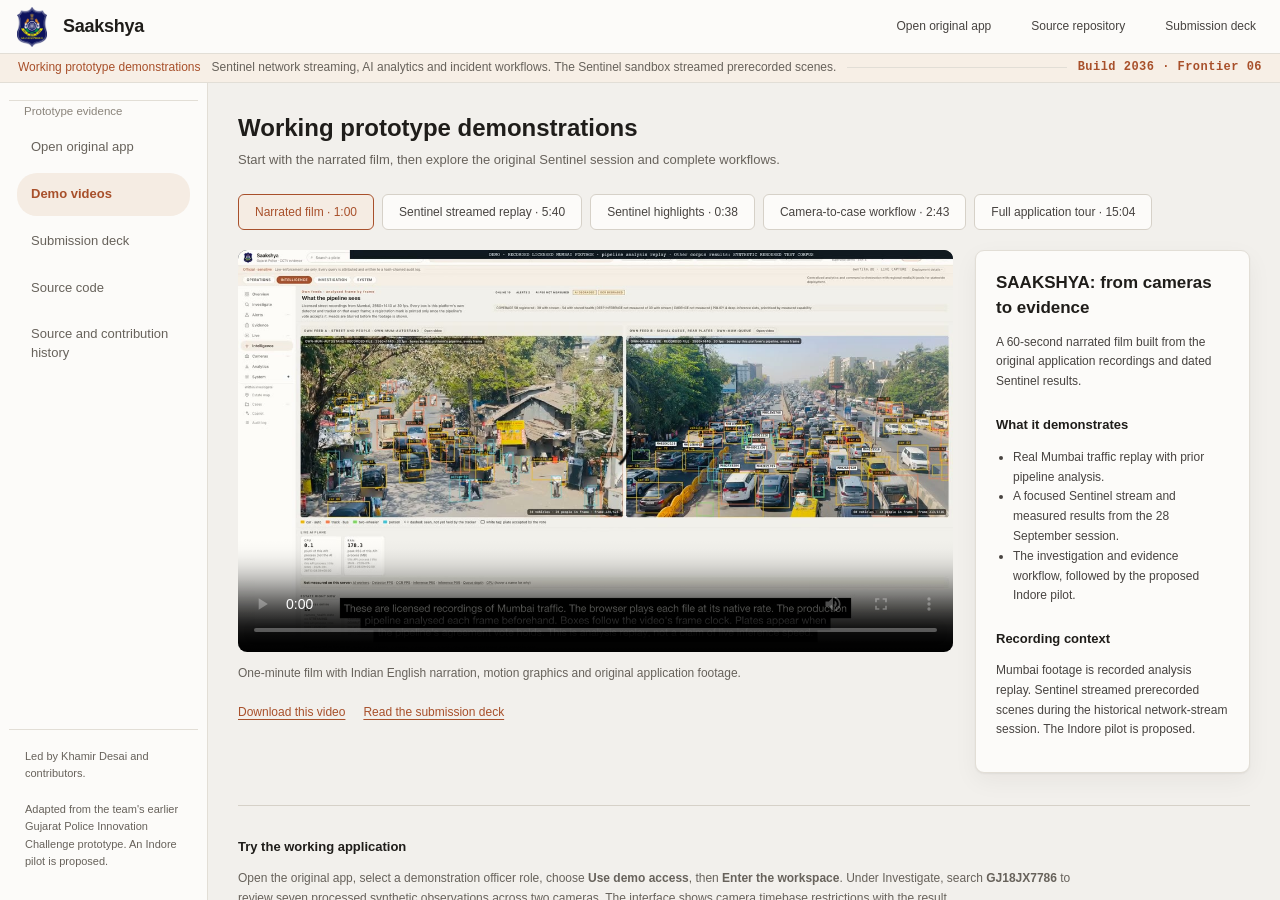
==== commit a16893d4: "Clarify Sentinel demo provenance and repair judge links" ====
--- a/docs/videos/index.html
+++ b/docs/videos/index.html
@@ -1 +1 @@
-<!doctype html><html lang="en" data-theme="light"><head><meta charset="utf-8"><meta name="viewport" content="width=device-width,initial-scale=1"><title>SAAKSHYA | Prototype recordings</title><link rel="stylesheet" href="../assets/console.css"><link rel="stylesheet" href="console-videos.css?v=482a17054570"><script type="module" src="videos.mjs?v=sentinel-5"></script></head><body class="submission-page"><a class="skip-link" href="#films">Skip to the recordings</a><div class="shell submission-console"><header class="topbar"><div class="brand"><img class="crest" src="../assets/gujarat-police-crest.png" width="40" height="40" alt="Original Gujarat challenge prototype"><span><h1 class="word">Saakshya</h1><small>Build 2036 · Prototype recordings</small></span></div><span class="spacer"></span><a class="ghost" href="https://reverb-colossal-reaction.ngrok-free.dev/">Open original app</a><a class="ghost" href="https://github.com/khamirdesai/saakshya-build2036">Source repository</a><a class="ghost" href="../downloads/SAAKSHYA-Build2036-Sentinel.pdf">Submission deck</a></header><div class="handling" role="status"><span class="mark">Working prototype demonstrations</span><span>Sentinel live streaming, AI analytics and full incident workflows. Recording dates appear beside each film.</span><span class="rule"></span><span class="src demo">Build 2036 · Frontier 06</span></div><nav class="nav" aria-label="Submission materials"><div class="nav-group">Prototype evidence</div><a class="submission-nav" href="https://reverb-colossal-reaction.ngrok-free.dev/">Open original app</a><a class="submission-nav active" href="./" aria-current="page">Demo videos</a><a class="submission-nav" href="../downloads/SAAKSHYA-Build2036-Sentinel.pdf">Submission deck</a><a class="submission-nav" href="https://github.com/khamirdesai/saakshya-build2036">Source code</a><a class="submission-nav" href="https://github.com/khamirdesai/saakshya-build2036/blob/main/PROVENANCE.md">Source and contribution history</a><div class="nav-foot">Led by Khamir Desai and contributors.<br><br>Adapted from the team's earlier Gujarat Police Innovation Challenge prototype. An Indore pilot is proposed.</div></nav><main class="submission-main"><div class="submission-heading"><h2>Working prototype demonstrations</h2><p>Start with the narrated film, then explore the original Sentinel session and complete workflows.</p></div><section id="films" aria-label="Prototype videos"><div class="film-tabs" role="tablist" aria-label="Choose a recording"><button type="button" role="tab" id="film-film" aria-controls="film-panel" aria-selected="false" data-film="film">Narrated film · 1:00</button><button type="button" role="tab" id="film-government" aria-controls="film-panel" aria-selected="true" data-film="government">Sentinel live streams · 5:40</button><button type="button" role="tab" id="film-highlights" aria-controls="film-panel" aria-selected="false" data-film="highlights">Sentinel highlights · 0:38</button><button type="button" role="tab" id="film-primary" aria-controls="film-panel" aria-selected="false" data-film="primary">Camera-to-case workflow · 2:43</button><button type="button" role="tab" id="film-tour" aria-controls="film-panel" aria-selected="false" data-film="tour">Full application tour · 15:04</button></div><div class="film-layout" id="film-panel" role="tabpanel" aria-labelledby="film-government"><div><video class="video-player" id="demo-video" controls preload="metadata" playsinline poster="../media/government-poster.jpg"><source src="../media/government-demo.mp4" type="video/mp4">Your browser cannot play this recording. Use the download link below.</video><p class="film-caption" id="film-caption">5:40 original live-grid film with narration and captions. Camera status and live counts remain visible.</p><div class="resource-links"><a id="video-download" href="../media/government-demo.mp4" download>Download this video</a><a href="../downloads/SAAKSHYA-Build2036-Sentinel.pdf">Read the submission deck</a></div></div><aside class="film-description" aria-live="polite"><h2 id="film-title">Sentinel live-stream demonstration</h2><p id="film-origin">Recorded live on the Sentinel Camera Grid on 28 September 2026, 12:41–12:47 IST.</p><h3>What it demonstrates</h3><ul id="film-proves"><li>Live multi-camera wall, focused video and camera intelligence.</li><li>Government observation search, plate-read gallery and ANPR CSV export.</li><li>GIS, trace report, evidence review, registry and system status.</li></ul><h3>Recording context</h3><p id="film-limit">The session used four selected deep-inference slots and produced 4,465 observations and 200 plate reads. During the filmed take, 6–13 cameras advanced at once. Sentinel delivers recorded camera scenes through its network live-stream sandbox.</p></aside></div></section><section class="submission-provenance" aria-labelledby="judge-walkthrough"><h3 id="judge-walkthrough">Try the working application</h3><p>Open the original app, select a demonstration officer role, choose <strong>Use demo access</strong>, then <strong>Enter the workspace</strong>. Under Investigate, search <strong>GJ18JX7786</strong> to review seven processed synthetic observations across two cameras. The interface shows camera timebase restrictions with the result.</p><p><a href="https://reverb-colossal-reaction.ngrok-free.dev/">Open the original app</a> · <a href="https://github.com/khamirdesai/saakshya-build2036#judge-walkthrough">Read the judge walkthrough</a></p><p>The Sentinel film above records the earlier network-stream session. The interactive sandbox uses processed synthetic footage and is hosted on the participant’s computer.</p></section><section class="submission-provenance"><h3>Source and scope</h3><p>These original films demonstrate Sentinel live-grid operation, real traffic analytics and the complete investigation workspace. Footage, narration, capture dates and source labels are preserved.</p><a href="https://github.com/khamirdesai/saakshya-build2036/blob/main/PROVENANCE.md">Inspect provenance and verification reports</a></section></main></div></body></html>+<!doctype html><html lang="en" data-theme="light"><head><meta charset="utf-8"><meta name="viewport" content="width=device-width,initial-scale=1"><title>SAAKSHYA | Prototype recordings</title><link rel="stylesheet" href="../assets/console.css"><link rel="stylesheet" href="console-videos.css?v=482a17054570"><script type="module" src="videos.mjs?v=sentinel-6"></script></head><body class="submission-page"><a class="skip-link" href="#films">Skip to the recordings</a><div class="shell submission-console"><header class="topbar"><div class="brand"><img class="crest" src="../assets/gujarat-police-crest.png" width="40" height="40" alt="Original Gujarat challenge prototype"><span><h1 class="word">Saakshya</h1><small>Build 2036 · Prototype recordings</small></span></div><span class="spacer"></span><a class="ghost" href="https://reverb-colossal-reaction.ngrok-free.dev/">Open original app</a><a class="ghost" href="https://github.com/khamirdesai/saakshya-build2036">Source repository</a><a class="ghost" href="../downloads/SAAKSHYA-Build2036-Sentinel.pdf">Submission deck</a></header><div class="handling" role="status"><span class="mark">Working prototype demonstrations</span><span>Sentinel network streaming, AI analytics and incident workflows. The Sentinel sandbox streamed prerecorded scenes.</span><span class="rule"></span><span class="src demo">Build 2036 · Frontier 06</span></div><nav class="nav" aria-label="Submission materials"><div class="nav-group">Prototype evidence</div><a class="submission-nav" href="https://reverb-colossal-reaction.ngrok-free.dev/">Open original app</a><a class="submission-nav active" href="./" aria-current="page">Demo videos</a><a class="submission-nav" href="../downloads/SAAKSHYA-Build2036-Sentinel.pdf">Submission deck</a><a class="submission-nav" href="https://github.com/khamirdesai/saakshya-build2036">Source code</a><a class="submission-nav" href="https://github.com/khamirdesai/saakshya-build2036/blob/main/PROVENANCE.md">Source and contribution history</a><div class="nav-foot">Led by Khamir Desai and contributors.<br><br>Adapted from the team's earlier Gujarat Police Innovation Challenge prototype. An Indore pilot is proposed.</div></nav><main class="submission-main"><div class="submission-heading"><h2>Working prototype demonstrations</h2><p>Start with the narrated film, then explore the original Sentinel session and complete workflows.</p></div><section id="films" aria-label="Prototype videos"><div class="film-tabs" role="tablist" aria-label="Choose a recording"><button type="button" role="tab" id="film-film" aria-controls="film-panel" aria-selected="false" data-film="film">Narrated film · 1:00</button><button type="button" role="tab" id="film-government" aria-controls="film-panel" aria-selected="true" data-film="government">Sentinel streamed replay · 5:40</button><button type="button" role="tab" id="film-highlights" aria-controls="film-panel" aria-selected="false" data-film="highlights">Sentinel highlights · 0:38</button><button type="button" role="tab" id="film-primary" aria-controls="film-panel" aria-selected="false" data-film="primary">Camera-to-case workflow · 2:43</button><button type="button" role="tab" id="film-tour" aria-controls="film-panel" aria-selected="false" data-film="tour">Full application tour · 15:04</button></div><div class="film-layout" id="film-panel" role="tabpanel" aria-labelledby="film-government"><div><video class="video-player" id="demo-video" controls preload="metadata" playsinline poster="../media/government-poster.jpg"><source src="../media/government-demo.mp4" type="video/mp4">Your browser cannot play this recording. Use the download link below.</video><p class="film-caption" id="film-caption">5:40 original network-stream session with narration and captions. Sandbox scenes were prerecorded; camera status and counts remain visible.</p><div class="resource-links"><a id="video-download" href="../media/government-demo.mp4" download>Download this video</a><a href="../downloads/SAAKSHYA-Build2036-Sentinel.pdf">Read the submission deck</a></div></div><aside class="film-description" aria-live="polite"><h2 id="film-title">Sentinel live-stream demonstration</h2><p id="film-origin">Sentinel network-stream session recorded 28 September 2026, 12:41–12:47 IST. The sandbox streamed prerecorded scenes.</p><h3>What it demonstrates</h3><ul id="film-proves"><li>Live multi-camera wall, focused video and camera intelligence.</li><li>Government observation search, plate-read gallery and ANPR CSV export.</li><li>GIS, trace report, evidence review, registry and system status.</li></ul><h3>Recording context</h3><p id="film-limit">The session used four selected deep-inference slots and produced 4,465 observations and 200 plate reads. During the filmed take, 6–13 cameras advanced at once. Sentinel delivers recorded camera scenes through its network live-stream sandbox.</p></aside></div></section><section class="submission-provenance" aria-labelledby="judge-walkthrough"><h3 id="judge-walkthrough">Try the working application</h3><p>Open the original app, select a demonstration officer role, choose <strong>Use demo access</strong>, then <strong>Enter the workspace</strong>. Under Investigate, search <strong>GJ18JX7786</strong> to review seven processed synthetic observations across two cameras. The interface shows camera timebase restrictions with the result.</p><p><a href="https://reverb-colossal-reaction.ngrok-free.dev/">Open the original app</a> · <a href="https://github.com/khamirdesai/saakshya-build2036#judge-walkthrough">Read the judge walkthrough</a></p><p>The Sentinel film above records the earlier network-stream session. The interactive sandbox uses processed synthetic footage and is hosted on the participant’s computer.</p></section><section class="submission-provenance"><h3>Source and scope</h3><p>These original films demonstrate network-stream integration using prerecorded Sentinel sandbox scenes, traffic-footage analytics and the investigation workspace. Footage, narration, capture dates and source labels are preserved.</p><a href="https://github.com/khamirdesai/saakshya-build2036/blob/main/PROVENANCE.md">Inspect provenance and verification reports</a></section></main></div></body></html>
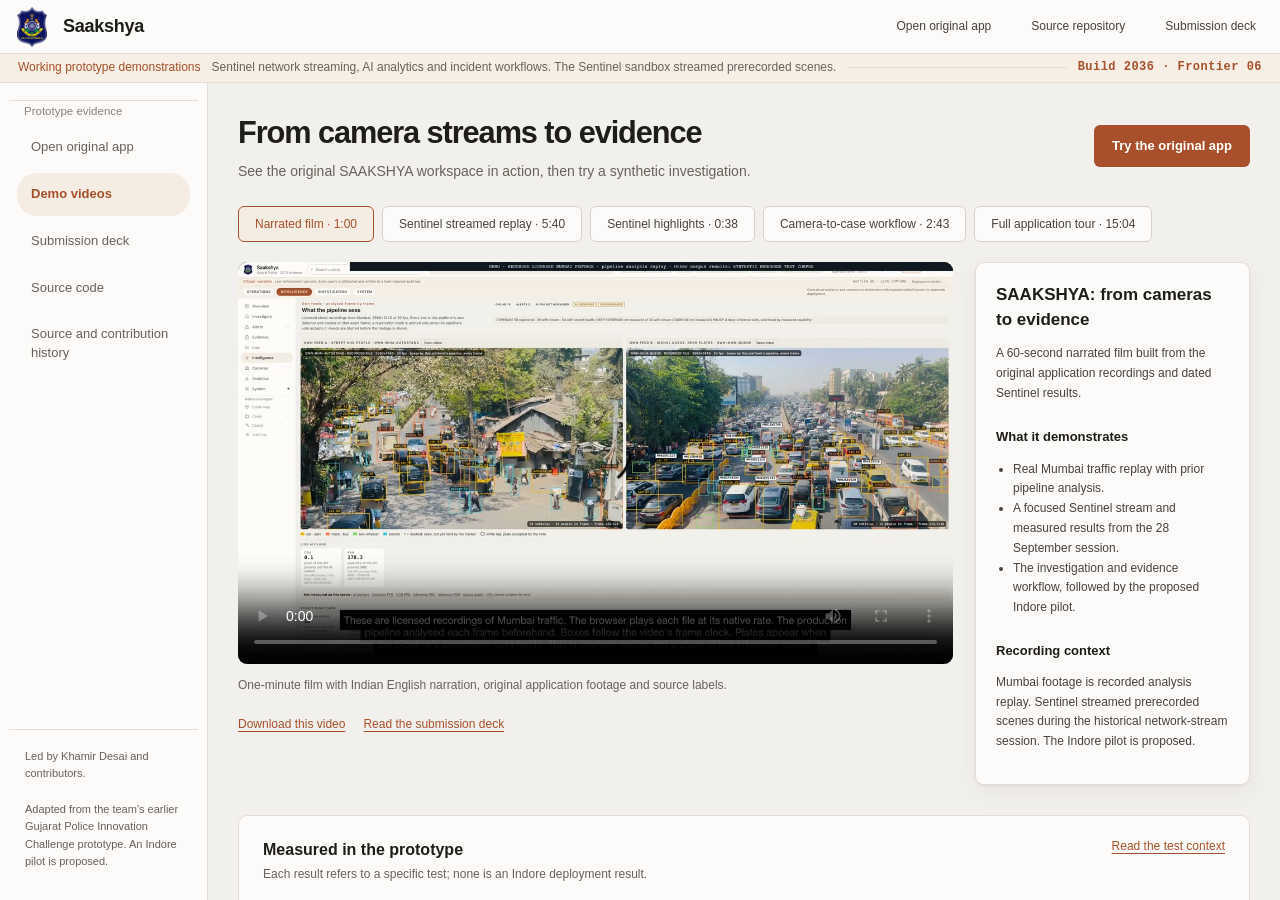
==== commit dd759e8c: "Strengthen judge demo and reproducible evidence" ====
--- a/docs/videos/index.html
+++ b/docs/videos/index.html
@@ -1 +1 @@
-<!doctype html><html lang="en" data-theme="light"><head><meta charset="utf-8"><meta name="viewport" content="width=device-width,initial-scale=1"><title>SAAKSHYA | Prototype recordings</title><link rel="stylesheet" href="../assets/console.css"><link rel="stylesheet" href="console-videos.css?v=482a17054570"><script type="module" src="videos.mjs?v=sentinel-6"></script></head><body class="submission-page"><a class="skip-link" href="#films">Skip to the recordings</a><div class="shell submission-console"><header class="topbar"><div class="brand"><img class="crest" src="../assets/gujarat-police-crest.png" width="40" height="40" alt="Original Gujarat challenge prototype"><span><h1 class="word">Saakshya</h1><small>Build 2036 · Prototype recordings</small></span></div><span class="spacer"></span><a class="ghost" href="https://reverb-colossal-reaction.ngrok-free.dev/">Open original app</a><a class="ghost" href="https://github.com/khamirdesai/saakshya-build2036">Source repository</a><a class="ghost" href="../downloads/SAAKSHYA-Build2036-Sentinel.pdf">Submission deck</a></header><div class="handling" role="status"><span class="mark">Working prototype demonstrations</span><span>Sentinel network streaming, AI analytics and incident workflows. The Sentinel sandbox streamed prerecorded scenes.</span><span class="rule"></span><span class="src demo">Build 2036 · Frontier 06</span></div><nav class="nav" aria-label="Submission materials"><div class="nav-group">Prototype evidence</div><a class="submission-nav" href="https://reverb-colossal-reaction.ngrok-free.dev/">Open original app</a><a class="submission-nav active" href="./" aria-current="page">Demo videos</a><a class="submission-nav" href="../downloads/SAAKSHYA-Build2036-Sentinel.pdf">Submission deck</a><a class="submission-nav" href="https://github.com/khamirdesai/saakshya-build2036">Source code</a><a class="submission-nav" href="https://github.com/khamirdesai/saakshya-build2036/blob/main/PROVENANCE.md">Source and contribution history</a><div class="nav-foot">Led by Khamir Desai and contributors.<br><br>Adapted from the team's earlier Gujarat Police Innovation Challenge prototype. An Indore pilot is proposed.</div></nav><main class="submission-main"><div class="submission-heading"><h2>Working prototype demonstrations</h2><p>Start with the narrated film, then explore the original Sentinel session and complete workflows.</p></div><section id="films" aria-label="Prototype videos"><div class="film-tabs" role="tablist" aria-label="Choose a recording"><button type="button" role="tab" id="film-film" aria-controls="film-panel" aria-selected="false" data-film="film">Narrated film · 1:00</button><button type="button" role="tab" id="film-government" aria-controls="film-panel" aria-selected="true" data-film="government">Sentinel streamed replay · 5:40</button><button type="button" role="tab" id="film-highlights" aria-controls="film-panel" aria-selected="false" data-film="highlights">Sentinel highlights · 0:38</button><button type="button" role="tab" id="film-primary" aria-controls="film-panel" aria-selected="false" data-film="primary">Camera-to-case workflow · 2:43</button><button type="button" role="tab" id="film-tour" aria-controls="film-panel" aria-selected="false" data-film="tour">Full application tour · 15:04</button></div><div class="film-layout" id="film-panel" role="tabpanel" aria-labelledby="film-government"><div><video class="video-player" id="demo-video" controls preload="metadata" playsinline poster="../media/government-poster.jpg"><source src="../media/government-demo.mp4" type="video/mp4">Your browser cannot play this recording. Use the download link below.</video><p class="film-caption" id="film-caption">5:40 original network-stream session with narration and captions. Sandbox scenes were prerecorded; camera status and counts remain visible.</p><div class="resource-links"><a id="video-download" href="../media/government-demo.mp4" download>Download this video</a><a href="../downloads/SAAKSHYA-Build2036-Sentinel.pdf">Read the submission deck</a></div></div><aside class="film-description" aria-live="polite"><h2 id="film-title">Sentinel live-stream demonstration</h2><p id="film-origin">Sentinel network-stream session recorded 28 September 2026, 12:41–12:47 IST. The sandbox streamed prerecorded scenes.</p><h3>What it demonstrates</h3><ul id="film-proves"><li>Live multi-camera wall, focused video and camera intelligence.</li><li>Government observation search, plate-read gallery and ANPR CSV export.</li><li>GIS, trace report, evidence review, registry and system status.</li></ul><h3>Recording context</h3><p id="film-limit">The session used four selected deep-inference slots and produced 4,465 observations and 200 plate reads. During the filmed take, 6–13 cameras advanced at once. Sentinel delivers recorded camera scenes through its network live-stream sandbox.</p></aside></div></section><section class="submission-provenance" aria-labelledby="judge-walkthrough"><h3 id="judge-walkthrough">Try the working application</h3><p>Open the original app, select a demonstration officer role, choose <strong>Use demo access</strong>, then <strong>Enter the workspace</strong>. Under Investigate, search <strong>GJ18JX7786</strong> to review seven processed synthetic observations across two cameras. The interface shows camera timebase restrictions with the result.</p><p><a href="https://reverb-colossal-reaction.ngrok-free.dev/">Open the original app</a> · <a href="https://github.com/khamirdesai/saakshya-build2036#judge-walkthrough">Read the judge walkthrough</a></p><p>The Sentinel film above records the earlier network-stream session. The interactive sandbox uses processed synthetic footage and is hosted on the participant’s computer.</p></section><section class="submission-provenance"><h3>Source and scope</h3><p>These original films demonstrate network-stream integration using prerecorded Sentinel sandbox scenes, traffic-footage analytics and the investigation workspace. Footage, narration, capture dates and source labels are preserved.</p><a href="https://github.com/khamirdesai/saakshya-build2036/blob/main/PROVENANCE.md">Inspect provenance and verification reports</a></section></main></div></body></html>+<!doctype html><html lang="en" data-theme="light"><head><meta charset="utf-8"><meta name="viewport" content="width=device-width,initial-scale=1"><title>SAAKSHYA | Prototype recordings</title><link rel="stylesheet" href="../assets/console.css"><link rel="stylesheet" href="console-videos.css?v=proof-1"><script type="module" src="videos.mjs?v=evidence-1"></script></head><body class="submission-page"><a class="skip-link" href="#films">Skip to the recordings</a><div class="shell submission-console"><header class="topbar"><div class="brand"><img class="crest" src="../assets/gujarat-police-crest.png" width="40" height="40" alt="Original Gujarat challenge prototype"><span><h1 class="word">Saakshya</h1><small>Build 2036 · Prototype recordings</small></span></div><span class="spacer"></span><a class="ghost" href="https://reverb-colossal-reaction.ngrok-free.dev/">Open original app</a><a class="ghost" href="https://github.com/khamirdesai/saakshya-build2036">Source repository</a><a class="ghost" href="../downloads/SAAKSHYA-Build2036-Sentinel.pdf">Submission deck</a></header><div class="handling" role="status"><span class="mark">Working prototype demonstrations</span><span>Sentinel network streaming, AI analytics and incident workflows. The Sentinel sandbox streamed prerecorded scenes.</span><span class="rule"></span><span class="src demo">Build 2036 · Frontier 06</span></div><nav class="nav" aria-label="Submission materials"><div class="nav-group">Prototype evidence</div><a class="submission-nav" href="https://reverb-colossal-reaction.ngrok-free.dev/">Open original app</a><a class="submission-nav active" href="./" aria-current="page">Demo videos</a><a class="submission-nav" href="../downloads/SAAKSHYA-Build2036-Sentinel.pdf">Submission deck</a><a class="submission-nav" href="https://github.com/khamirdesai/saakshya-build2036">Source code</a><a class="submission-nav" href="https://github.com/khamirdesai/saakshya-build2036/blob/main/PROVENANCE.md">Source and contribution history</a><div class="nav-foot">Led by Khamir Desai and contributors.<br><br>Adapted from the team's earlier Gujarat Police Innovation Challenge prototype. An Indore pilot is proposed.</div></nav><main class="submission-main"><div class="submission-heading"><div><h2>From camera streams to evidence</h2><p>See the original SAAKSHYA workspace in action, then try a synthetic investigation.</p></div><a class="judge-action" href="https://reverb-colossal-reaction.ngrok-free.dev/">Try the original app</a></div><section id="films" aria-label="Prototype videos"><div class="film-tabs" role="tablist" aria-label="Choose a recording"><button type="button" role="tab" id="film-film" aria-controls="film-panel" aria-selected="false" data-film="film">Narrated film · 1:00</button><button type="button" role="tab" id="film-government" aria-controls="film-panel" aria-selected="true" data-film="government">Sentinel streamed replay · 5:40</button><button type="button" role="tab" id="film-highlights" aria-controls="film-panel" aria-selected="false" data-film="highlights">Sentinel highlights · 0:38</button><button type="button" role="tab" id="film-primary" aria-controls="film-panel" aria-selected="false" data-film="primary">Camera-to-case workflow · 2:43</button><button type="button" role="tab" id="film-tour" aria-controls="film-panel" aria-selected="false" data-film="tour">Full application tour · 15:04</button></div><div class="film-layout" id="film-panel" role="tabpanel" aria-labelledby="film-government"><div><video class="video-player" id="demo-video" controls preload="metadata" playsinline poster="../media/government-poster.jpg"><source src="../media/government-demo.mp4" type="video/mp4">Your browser cannot play this recording. Use the download link below.</video><p class="film-caption" id="film-caption">5:40 original network-stream session with narration and captions. Sandbox scenes were prerecorded; camera status and counts remain visible.</p><div class="resource-links"><a id="video-download" href="../media/government-demo.mp4" download>Download this video</a><a href="../downloads/SAAKSHYA-Build2036-Sentinel.pdf">Read the submission deck</a></div></div><aside class="film-description" aria-live="polite"><h2 id="film-title">Sentinel live-stream demonstration</h2><p id="film-origin">Sentinel network-stream session recorded 28 September 2026, 12:41–12:47 IST. The sandbox streamed prerecorded scenes.</p><h3>What it demonstrates</h3><ul id="film-proves"><li>Live multi-camera wall, focused video and camera intelligence.</li><li>Government observation search, plate-read gallery and ANPR CSV export.</li><li>GIS, trace report, evidence review, registry and system status.</li></ul><h3>Recording context</h3><p id="film-limit">The session used four selected deep-inference slots and produced 4,465 observations and 200 plate reads. During the filmed take, 6–13 cameras advanced at once. Sentinel delivers recorded camera scenes through its network live-stream sandbox.</p></aside></div></section><section class="proof-section" aria-labelledby="proof-heading"><div class="proof-header"><div><h3 id="proof-heading">Measured in the prototype</h3><p>Each result refers to a specific test; none is an Indore deployment result.</p></div><a href="https://github.com/khamirdesai/saakshya-build2036/blob/main/PROVENANCE.md">Read the test context</a></div><div class="proof-grid"><article><strong>30</strong><span>RTSP streams ingested together</span><small>Four-minute staged test · 2 Sep 2026</small></article><article><strong>4,465 <em>/</em> 200</strong><span>observations / plate reads</span><small>Four AI slots · 28 Sep 2026</small></article><article><strong>17 <em>/</em> 21</strong><span>hand-read plates matched exactly</span><small>Small sample · not production accuracy</small></article></div><p class="proof-note">Sentinel streamed prerecorded scenes through its sandbox. Counts measure test output; they are not accuracy or field-impact estimates. A separate <a href="https://github.com/khamirdesai/saakshya-build2036/blob/main/evidence/WORKFLOW_CHECK.md">repeatable metadata integrity check</a> detected six of six test changes to one field in metadata-only records on a synthetic snapshot.</p></section><section class="submission-provenance" aria-labelledby="judge-walkthrough"><h3 id="judge-walkthrough">Try the working application</h3><p>Open the original app, select a demonstration officer role, choose <strong>Use demo access</strong>, then <strong>Enter the workspace</strong>. Under Investigate, search <strong>GJ18JX7786</strong> to review seven processed synthetic observations across two cameras. The interface shows camera timebase restrictions with the result.</p><p><a href="https://reverb-colossal-reaction.ngrok-free.dev/">Open the original app</a> · <a href="https://github.com/khamirdesai/saakshya-build2036#judge-walkthrough">Read the judge walkthrough</a></p><p>The Sentinel film above records the earlier network-stream session. The interactive sandbox uses processed synthetic footage and is hosted on the participant’s computer.</p></section><section class="submission-provenance"><h3>Source and scope</h3><p>These original films demonstrate network-stream integration using prerecorded Sentinel sandbox scenes, traffic-footage analytics and the investigation workspace. Footage, narration, capture dates and source labels are preserved.</p><a href="https://github.com/khamirdesai/saakshya-build2036/blob/main/PROVENANCE.md">Inspect provenance and verification reports</a></section></main></div></body></html>
--- a/docs/videos/console-videos.css
+++ b/docs/videos/console-videos.css
@@ -1,2 +1,5 @@
 .submission-console{grid-template-rows:auto auto minmax(0,1fr)}.submission-console>.nav{grid-column:1;grid-row:3}.submission-main{grid-column:2;grid-row:3;overflow:auto;padding:28px 30px 50px}.submission-heading{margin-bottom:24px}.submission-heading h2{font-size:24px;font-weight:600;margin:0 0 6px}.submission-heading p{color:var(--ink-3);margin:0}.topbar a.ghost{padding:7px 12px;text-decoration:none;font-size:12px;color:var(--ink-2);white-space:nowrap}.submission-nav{display:block;padding:12px 14px;margin:2px 8px;text-decoration:none;border-radius:20px;color:var(--navy-ink-2);font-size:13px}.submission-nav.active{background:var(--accent-soft);color:var(--accent);font-weight:600}.nav-foot{margin-top:auto;padding:18px 16px;color:var(--ink-3);font-size:11px;line-height:1.6}.film-tabs{display:flex;gap:8px;flex-wrap:wrap;margin-bottom:20px}.film-tabs button{background:var(--surface);border:1px solid var(--line-strong);padding:10px 16px;color:var(--ink-2);border-radius:6px;font:500 12px var(--sans);cursor:pointer}.film-tabs button[aria-selected=true]{background:var(--accent-soft);border-color:var(--accent);color:var(--accent)}.film-layout{display:grid;grid-template-columns:minmax(0,1fr) 275px;gap:22px}.video-player{display:block;width:100%;aspect-ratio:16/9;background:#171b22;border-radius:var(--r)}.film-caption{font-size:12px;color:var(--ink-3);line-height:1.6}.resource-links{display:flex;flex-wrap:wrap;gap:18px;margin:20px 0}.resource-links a,.submission-provenance a{font-size:12px;color:var(--accent);text-underline-offset:3px}.film-description{background:var(--surface);border:1px solid var(--line);border-radius:var(--r);padding:20px;box-shadow:var(--shadow)}.film-description h2{font-size:17px;margin:0 0 12px}.film-description h3,.submission-provenance h3{font-size:13px;font-weight:600;margin:24px 0 8px}.film-description p,.film-description li{font-size:12px;color:var(--ink-2);line-height:1.65}.film-description ul{padding-left:17px}.submission-provenance{margin-top:32px;border-top:1px solid var(--line-strong);padding-top:8px}.submission-provenance p{font-size:12px;max-width:850px;line-height:1.65;color:var(--ink-3)}:focus-visible{outline:2px solid var(--accent);outline-offset:3px}@media(max-width:1100px){.film-layout{grid-template-columns:1fr}}@media(max-width:700px){.submission-console{display:block;height:auto;min-height:100vh}.submission-console>.nav{display:flex;flex-direction:row;flex-wrap:wrap;padding:8px}.submission-console>.nav .nav-group,.submission-console>.nav .nav-foot{display:none}.submission-nav{margin:0;padding:8px;font-size:11px}.submission-main{padding:20px 16px}.topbar{flex-wrap:wrap}.topbar a.ghost{padding:4px 8px}.film-tabs button{flex:1;line-height:1.5;padding:8px;font-size:11px}.handling .src{display:none}}
 @media(max-width:700px){body.submission-page{height:auto;overflow:auto}}
+
+/* Judge briefing, built on the original console palette and typography. */
+.submission-heading{display:flex;justify-content:space-between;align-items:center;gap:20px}.submission-heading h2{font-size:clamp(24px,2.4vw,32px);letter-spacing:-.035em}.submission-heading p{font-size:14px;line-height:1.5}.judge-action{display:inline-flex;align-items:center;justify-content:center;min-height:42px;padding:0 18px;background:var(--accent);color:var(--accent-ink);border-radius:6px;text-decoration:none;white-space:nowrap;font-size:13px;font-weight:600}.judge-action:hover{filter:brightness(.9)}.proof-section{margin-top:30px;padding:22px 24px 16px;background:var(--surface);border:1px solid var(--line);border-radius:var(--r)}.proof-header{display:flex;justify-content:space-between;align-items:flex-start;gap:16px}.proof-header h3{margin:0;font-size:16px}.proof-header p,.proof-note{color:var(--ink-3);font-size:12px;line-height:1.55}.proof-header p{margin:4px 0 0}.proof-header a{color:var(--accent);font-size:12px;white-space:nowrap;text-underline-offset:3px}.proof-grid{display:grid;grid-template-columns:repeat(3,minmax(0,1fr));margin-top:20px}.proof-grid article{display:flex;flex-direction:column;padding:0 18px;border-left:1px solid var(--line-strong)}.proof-grid article:first-child{padding-left:0;border-left:0}.proof-grid strong{font-size:clamp(24px,2.5vw,33px);line-height:1.1;letter-spacing:-.035em;font-variant-numeric:tabular-nums}.proof-grid strong em{font-size:.6em;color:var(--ink-faint);font-style:normal}.proof-grid span{margin-top:8px;color:var(--ink);font-size:13px;font-weight:600}.proof-grid small{margin-top:4px;color:var(--ink-3);font-size:11px;line-height:1.5}.proof-note{margin:18px 0 0;padding-top:13px;border-top:1px solid var(--line)}@media(max-width:700px){.submission-heading{align-items:flex-start;flex-direction:column;gap:14px}.judge-action{width:100%}.proof-section{padding:18px}.proof-header{flex-direction:column}.proof-grid{grid-template-columns:1fr;gap:14px}.proof-grid article,.proof-grid article:first-child{padding:0 0 12px;border-left:0;border-bottom:1px solid var(--line)}.proof-grid article:last-child{border-bottom:0;padding-bottom:0}}
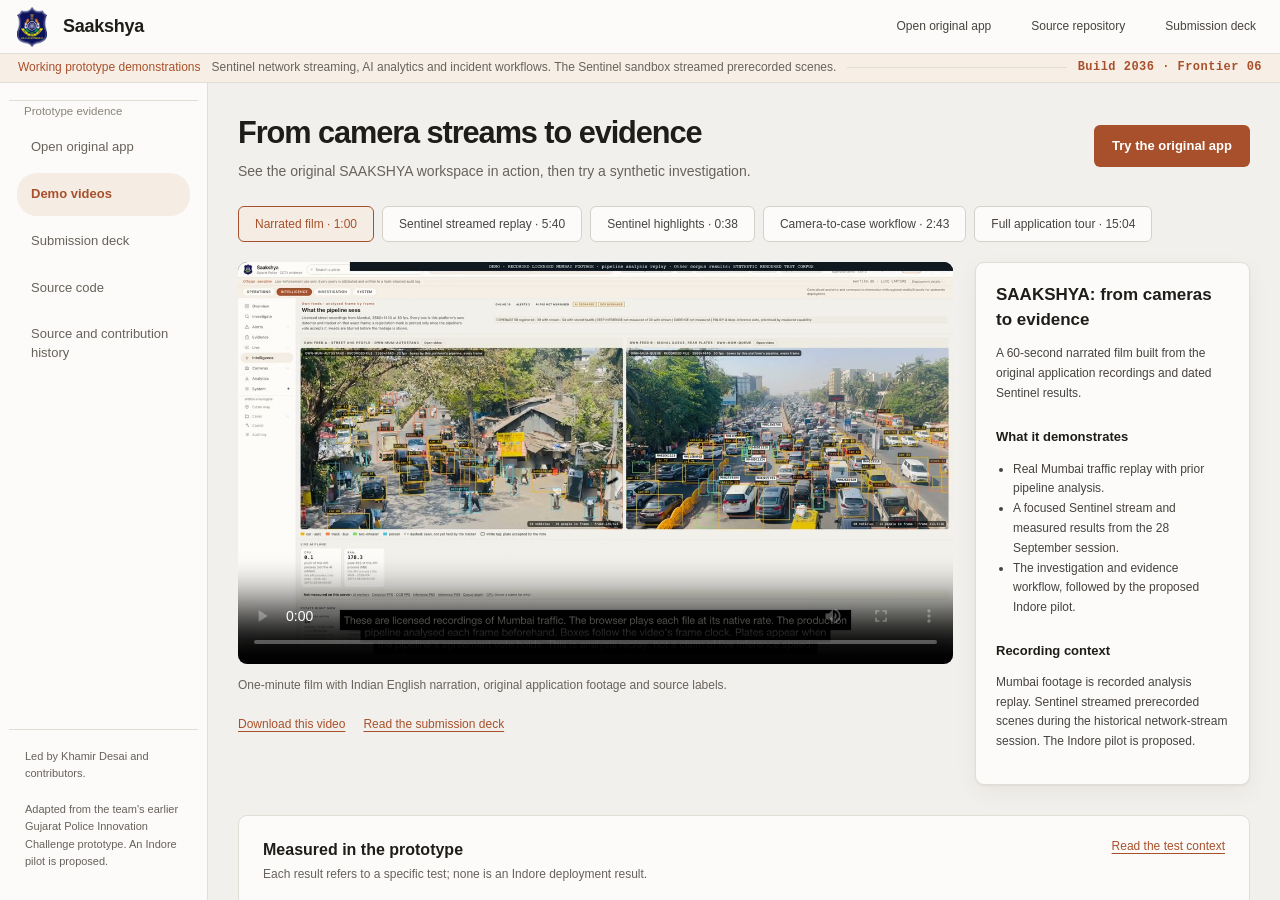
==== commit 8332b873: "Improve demo recovery and disclose measured coverage" ====
--- a/docs/videos/index.html
+++ b/docs/videos/index.html
@@ -1 +1 @@
-<!doctype html><html lang="en" data-theme="light"><head><meta charset="utf-8"><meta name="viewport" content="width=device-width,initial-scale=1"><title>SAAKSHYA | Prototype recordings</title><link rel="stylesheet" href="../assets/console.css"><link rel="stylesheet" href="console-videos.css?v=proof-1"><script type="module" src="videos.mjs?v=evidence-1"></script></head><body class="submission-page"><a class="skip-link" href="#films">Skip to the recordings</a><div class="shell submission-console"><header class="topbar"><div class="brand"><img class="crest" src="../assets/gujarat-police-crest.png" width="40" height="40" alt="Original Gujarat challenge prototype"><span><h1 class="word">Saakshya</h1><small>Build 2036 · Prototype recordings</small></span></div><span class="spacer"></span><a class="ghost" href="https://reverb-colossal-reaction.ngrok-free.dev/">Open original app</a><a class="ghost" href="https://github.com/khamirdesai/saakshya-build2036">Source repository</a><a class="ghost" href="../downloads/SAAKSHYA-Build2036-Sentinel.pdf">Submission deck</a></header><div class="handling" role="status"><span class="mark">Working prototype demonstrations</span><span>Sentinel network streaming, AI analytics and incident workflows. The Sentinel sandbox streamed prerecorded scenes.</span><span class="rule"></span><span class="src demo">Build 2036 · Frontier 06</span></div><nav class="nav" aria-label="Submission materials"><div class="nav-group">Prototype evidence</div><a class="submission-nav" href="https://reverb-colossal-reaction.ngrok-free.dev/">Open original app</a><a class="submission-nav active" href="./" aria-current="page">Demo videos</a><a class="submission-nav" href="../downloads/SAAKSHYA-Build2036-Sentinel.pdf">Submission deck</a><a class="submission-nav" href="https://github.com/khamirdesai/saakshya-build2036">Source code</a><a class="submission-nav" href="https://github.com/khamirdesai/saakshya-build2036/blob/main/PROVENANCE.md">Source and contribution history</a><div class="nav-foot">Led by Khamir Desai and contributors.<br><br>Adapted from the team's earlier Gujarat Police Innovation Challenge prototype. An Indore pilot is proposed.</div></nav><main class="submission-main"><div class="submission-heading"><div><h2>From camera streams to evidence</h2><p>See the original SAAKSHYA workspace in action, then try a synthetic investigation.</p></div><a class="judge-action" href="https://reverb-colossal-reaction.ngrok-free.dev/">Try the original app</a></div><section id="films" aria-label="Prototype videos"><div class="film-tabs" role="tablist" aria-label="Choose a recording"><button type="button" role="tab" id="film-film" aria-controls="film-panel" aria-selected="false" data-film="film">Narrated film · 1:00</button><button type="button" role="tab" id="film-government" aria-controls="film-panel" aria-selected="true" data-film="government">Sentinel streamed replay · 5:40</button><button type="button" role="tab" id="film-highlights" aria-controls="film-panel" aria-selected="false" data-film="highlights">Sentinel highlights · 0:38</button><button type="button" role="tab" id="film-primary" aria-controls="film-panel" aria-selected="false" data-film="primary">Camera-to-case workflow · 2:43</button><button type="button" role="tab" id="film-tour" aria-controls="film-panel" aria-selected="false" data-film="tour">Full application tour · 15:04</button></div><div class="film-layout" id="film-panel" role="tabpanel" aria-labelledby="film-government"><div><video class="video-player" id="demo-video" controls preload="metadata" playsinline poster="../media/government-poster.jpg"><source src="../media/government-demo.mp4" type="video/mp4">Your browser cannot play this recording. Use the download link below.</video><p class="film-caption" id="film-caption">5:40 original network-stream session with narration and captions. Sandbox scenes were prerecorded; camera status and counts remain visible.</p><div class="resource-links"><a id="video-download" href="../media/government-demo.mp4" download>Download this video</a><a href="../downloads/SAAKSHYA-Build2036-Sentinel.pdf">Read the submission deck</a></div></div><aside class="film-description" aria-live="polite"><h2 id="film-title">Sentinel live-stream demonstration</h2><p id="film-origin">Sentinel network-stream session recorded 28 September 2026, 12:41–12:47 IST. The sandbox streamed prerecorded scenes.</p><h3>What it demonstrates</h3><ul id="film-proves"><li>Live multi-camera wall, focused video and camera intelligence.</li><li>Government observation search, plate-read gallery and ANPR CSV export.</li><li>GIS, trace report, evidence review, registry and system status.</li></ul><h3>Recording context</h3><p id="film-limit">The session used four selected deep-inference slots and produced 4,465 observations and 200 plate reads. During the filmed take, 6–13 cameras advanced at once. Sentinel delivers recorded camera scenes through its network live-stream sandbox.</p></aside></div></section><section class="proof-section" aria-labelledby="proof-heading"><div class="proof-header"><div><h3 id="proof-heading">Measured in the prototype</h3><p>Each result refers to a specific test; none is an Indore deployment result.</p></div><a href="https://github.com/khamirdesai/saakshya-build2036/blob/main/PROVENANCE.md">Read the test context</a></div><div class="proof-grid"><article><strong>30</strong><span>RTSP streams ingested together</span><small>Four-minute staged test · 2 Sep 2026</small></article><article><strong>4,465 <em>/</em> 200</strong><span>observations / plate reads</span><small>Four AI slots · 28 Sep 2026</small></article><article><strong>17 <em>/</em> 21</strong><span>hand-read plates matched exactly</span><small>Small sample · not production accuracy</small></article></div><p class="proof-note">Sentinel streamed prerecorded scenes through its sandbox. Counts measure test output; they are not accuracy or field-impact estimates. A separate <a href="https://github.com/khamirdesai/saakshya-build2036/blob/main/evidence/WORKFLOW_CHECK.md">repeatable metadata integrity check</a> detected six of six test changes to one field in metadata-only records on a synthetic snapshot.</p></section><section class="submission-provenance" aria-labelledby="judge-walkthrough"><h3 id="judge-walkthrough">Try the working application</h3><p>Open the original app, select a demonstration officer role, choose <strong>Use demo access</strong>, then <strong>Enter the workspace</strong>. Under Investigate, search <strong>GJ18JX7786</strong> to review seven processed synthetic observations across two cameras. The interface shows camera timebase restrictions with the result.</p><p><a href="https://reverb-colossal-reaction.ngrok-free.dev/">Open the original app</a> · <a href="https://github.com/khamirdesai/saakshya-build2036#judge-walkthrough">Read the judge walkthrough</a></p><p>The Sentinel film above records the earlier network-stream session. The interactive sandbox uses processed synthetic footage and is hosted on the participant’s computer.</p></section><section class="submission-provenance"><h3>Source and scope</h3><p>These original films demonstrate network-stream integration using prerecorded Sentinel sandbox scenes, traffic-footage analytics and the investigation workspace. Footage, narration, capture dates and source labels are preserved.</p><a href="https://github.com/khamirdesai/saakshya-build2036/blob/main/PROVENANCE.md">Inspect provenance and verification reports</a></section></main></div></body></html>+<!doctype html><html lang="en" data-theme="light"><head><meta charset="utf-8"><meta name="viewport" content="width=device-width,initial-scale=1"><title>SAAKSHYA | Prototype recordings</title><link rel="stylesheet" href="../assets/console.css"><link rel="stylesheet" href="console-videos.css?v=proof-1"><script type="module" src="videos.mjs?v=evidence-1"></script></head><body class="submission-page"><a class="skip-link" href="#films">Skip to the recordings</a><div class="shell submission-console"><header class="topbar"><div class="brand"><img class="crest" src="../assets/gujarat-police-crest.png" width="40" height="40" alt="Original Gujarat challenge prototype"><span><h1 class="word">Saakshya</h1><small>Build 2036 · Prototype recordings</small></span></div><span class="spacer"></span><a class="ghost" href="https://reverb-colossal-reaction.ngrok-free.dev/">Open original app</a><a class="ghost" href="https://github.com/khamirdesai/saakshya-build2036">Source repository</a><a class="ghost" href="../downloads/SAAKSHYA-Build2036-Sentinel.pdf">Submission deck</a></header><div class="handling" role="status"><span class="mark">Working prototype demonstrations</span><span>Sentinel network streaming, AI analytics and incident workflows. The Sentinel sandbox streamed prerecorded scenes.</span><span class="rule"></span><span class="src demo">Build 2036 · Frontier 06</span></div><nav class="nav" aria-label="Submission materials"><div class="nav-group">Prototype evidence</div><a class="submission-nav" href="https://reverb-colossal-reaction.ngrok-free.dev/">Open original app</a><a class="submission-nav active" href="./" aria-current="page">Demo videos</a><a class="submission-nav" href="../downloads/SAAKSHYA-Build2036-Sentinel.pdf">Submission deck</a><a class="submission-nav" href="https://github.com/khamirdesai/saakshya-build2036">Source code</a><a class="submission-nav" href="https://github.com/khamirdesai/saakshya-build2036/blob/main/PROVENANCE.md">Source and contribution history</a><div class="nav-foot">Led by Khamir Desai and contributors.<br><br>Adapted from the team's earlier Gujarat Police Innovation Challenge prototype. An Indore pilot is proposed.</div></nav><main class="submission-main"><div class="submission-heading"><div><h2>From camera streams to evidence</h2><p>See the original SAAKSHYA workspace in action, then try a synthetic investigation.</p></div><a class="judge-action" href="https://reverb-colossal-reaction.ngrok-free.dev/">Try the original app</a></div><section id="films" aria-label="Prototype videos"><div class="film-tabs" role="tablist" aria-label="Choose a recording"><button type="button" role="tab" id="film-film" aria-controls="film-panel" aria-selected="false" data-film="film">Narrated film · 1:00</button><button type="button" role="tab" id="film-government" aria-controls="film-panel" aria-selected="true" data-film="government">Sentinel streamed replay · 5:40</button><button type="button" role="tab" id="film-highlights" aria-controls="film-panel" aria-selected="false" data-film="highlights">Sentinel highlights · 0:38</button><button type="button" role="tab" id="film-primary" aria-controls="film-panel" aria-selected="false" data-film="primary">Camera-to-case workflow · 2:43</button><button type="button" role="tab" id="film-tour" aria-controls="film-panel" aria-selected="false" data-film="tour">Full application tour · 15:04</button></div><div class="film-layout" id="film-panel" role="tabpanel" aria-labelledby="film-government"><div><video class="video-player" id="demo-video" controls preload="metadata" playsinline poster="../media/government-poster.jpg"><source src="../media/government-demo.mp4" type="video/mp4">Your browser cannot play this recording. Use the download link below.</video><p class="film-caption" id="film-caption">5:40 original network-stream session with narration and captions. Sandbox scenes were prerecorded; camera status and counts remain visible.</p><div class="resource-links"><a id="video-download" href="../media/government-demo.mp4" download>Download this video</a><a href="../downloads/SAAKSHYA-Build2036-Sentinel.pdf">Read the submission deck</a></div></div><aside class="film-description" aria-live="polite"><h2 id="film-title">Sentinel live-stream demonstration</h2><p id="film-origin">Sentinel network-stream session recorded 28 September 2026, 12:41–12:47 IST. The sandbox streamed prerecorded scenes.</p><h3>What it demonstrates</h3><ul id="film-proves"><li>Live multi-camera wall, focused video and camera intelligence.</li><li>Government observation search, plate-read gallery and ANPR CSV export.</li><li>GIS, trace report, evidence review, registry and system status.</li></ul><h3>Recording context</h3><p id="film-limit">The session used four selected deep-inference slots and produced 4,465 observations and 200 plate reads. During the filmed take, 6–13 cameras advanced at once. Sentinel delivers recorded camera scenes through its network live-stream sandbox.</p></aside></div></section><section class="proof-section" aria-labelledby="proof-heading"><div class="proof-header"><div><h3 id="proof-heading">Measured in the prototype</h3><p>Each result refers to a specific test; none is an Indore deployment result.</p></div><a href="https://github.com/khamirdesai/saakshya-build2036/blob/main/PROVENANCE.md">Read the test context</a></div><div class="proof-grid"><article><strong>30</strong><span>RTSP streams ingested together</span><small>Four-minute staged test · 2 Sep 2026</small></article><article><strong>4,465 <em>/</em> 200</strong><span>observations / plate reads</span><small>Four AI slots · 28 Sep 2026</small></article><article><strong>17 <em>/</em> 21</strong><span>hand-read plates matched exactly</span><small>Small sample · not production accuracy</small></article></div><p class="proof-note">Sentinel streamed prerecorded scenes through its sandbox. Counts measure test output; they are not accuracy or field-impact estimates. A separate <a href="https://github.com/khamirdesai/saakshya-build2036/blob/main/evidence/WORKFLOW_CHECK.md">repeatable metadata integrity check</a> detected six of six test changes to one field in metadata-only records on a synthetic snapshot. A separate <a href="https://github.com/khamirdesai/saakshya-build2036/blob/main/evidence/SYNTHETIC_PLATE_EVALUATION.md">synthetic plate evaluation</a> matched 86 of 231 labeled camera–plate pairs and shows substantial coverage gaps.</p></section><section class="submission-provenance" aria-labelledby="judge-walkthrough"><h3 id="judge-walkthrough">Try the working application</h3><p>Open the original app, select a demonstration officer role, choose <strong>Use demo access</strong>, then <strong>Enter the workspace</strong>. Under Investigate, search <strong>GJ18JX7786</strong> to review seven processed synthetic observations across two cameras. The interface shows camera timebase restrictions with the result.</p><p><a href="https://reverb-colossal-reaction.ngrok-free.dev/">Open the original app</a> · <a href="https://github.com/khamirdesai/saakshya-build2036#judge-walkthrough">Read the judge walkthrough</a></p><p>The Sentinel film above records the earlier network-stream session. The interactive sandbox uses processed synthetic footage and is hosted on the participant’s computer.</p></section><section class="submission-provenance"><h3>Source and scope</h3><p>These original films demonstrate network-stream integration using prerecorded Sentinel sandbox scenes, traffic-footage analytics and the investigation workspace. Footage, narration, capture dates and source labels are preserved.</p><a href="https://github.com/khamirdesai/saakshya-build2036/blob/main/PROVENANCE.md">Inspect provenance and verification reports</a></section></main></div></body></html>
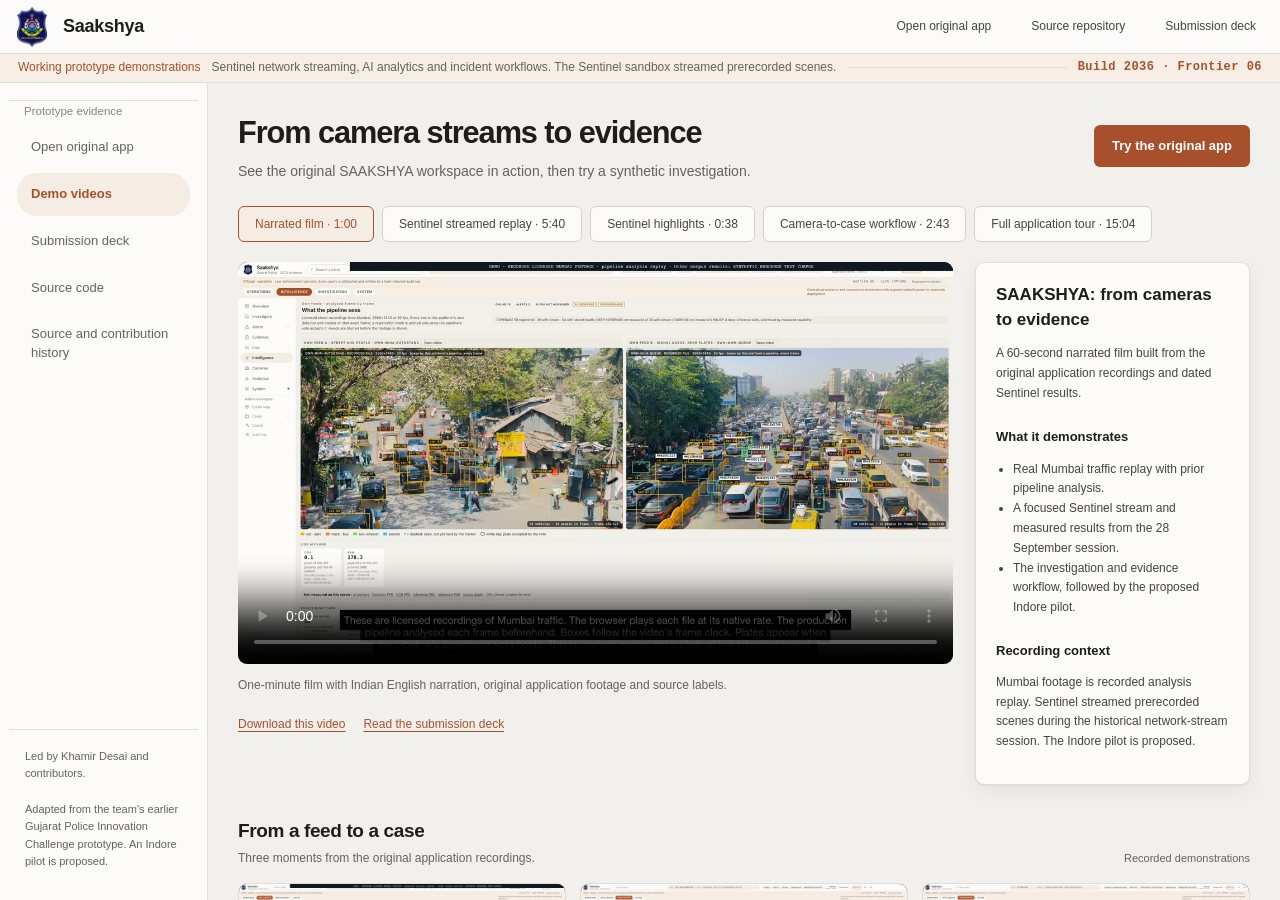
==== commit 5d1a39b3: "Polish judge presentation and distinguish OCR results" ====
--- a/docs/videos/index.html
+++ b/docs/videos/index.html
@@ -1 +1 @@
-<!doctype html><html lang="en" data-theme="light"><head><meta charset="utf-8"><meta name="viewport" content="width=device-width,initial-scale=1"><title>SAAKSHYA | Prototype recordings</title><link rel="stylesheet" href="../assets/console.css"><link rel="stylesheet" href="console-videos.css?v=proof-1"><script type="module" src="videos.mjs?v=evidence-1"></script></head><body class="submission-page"><a class="skip-link" href="#films">Skip to the recordings</a><div class="shell submission-console"><header class="topbar"><div class="brand"><img class="crest" src="../assets/gujarat-police-crest.png" width="40" height="40" alt="Original Gujarat challenge prototype"><span><h1 class="word">Saakshya</h1><small>Build 2036 · Prototype recordings</small></span></div><span class="spacer"></span><a class="ghost" href="https://reverb-colossal-reaction.ngrok-free.dev/">Open original app</a><a class="ghost" href="https://github.com/khamirdesai/saakshya-build2036">Source repository</a><a class="ghost" href="../downloads/SAAKSHYA-Build2036-Sentinel.pdf">Submission deck</a></header><div class="handling" role="status"><span class="mark">Working prototype demonstrations</span><span>Sentinel network streaming, AI analytics and incident workflows. The Sentinel sandbox streamed prerecorded scenes.</span><span class="rule"></span><span class="src demo">Build 2036 · Frontier 06</span></div><nav class="nav" aria-label="Submission materials"><div class="nav-group">Prototype evidence</div><a class="submission-nav" href="https://reverb-colossal-reaction.ngrok-free.dev/">Open original app</a><a class="submission-nav active" href="./" aria-current="page">Demo videos</a><a class="submission-nav" href="../downloads/SAAKSHYA-Build2036-Sentinel.pdf">Submission deck</a><a class="submission-nav" href="https://github.com/khamirdesai/saakshya-build2036">Source code</a><a class="submission-nav" href="https://github.com/khamirdesai/saakshya-build2036/blob/main/PROVENANCE.md">Source and contribution history</a><div class="nav-foot">Led by Khamir Desai and contributors.<br><br>Adapted from the team's earlier Gujarat Police Innovation Challenge prototype. An Indore pilot is proposed.</div></nav><main class="submission-main"><div class="submission-heading"><div><h2>From camera streams to evidence</h2><p>See the original SAAKSHYA workspace in action, then try a synthetic investigation.</p></div><a class="judge-action" href="https://reverb-colossal-reaction.ngrok-free.dev/">Try the original app</a></div><section id="films" aria-label="Prototype videos"><div class="film-tabs" role="tablist" aria-label="Choose a recording"><button type="button" role="tab" id="film-film" aria-controls="film-panel" aria-selected="false" data-film="film">Narrated film · 1:00</button><button type="button" role="tab" id="film-government" aria-controls="film-panel" aria-selected="true" data-film="government">Sentinel streamed replay · 5:40</button><button type="button" role="tab" id="film-highlights" aria-controls="film-panel" aria-selected="false" data-film="highlights">Sentinel highlights · 0:38</button><button type="button" role="tab" id="film-primary" aria-controls="film-panel" aria-selected="false" data-film="primary">Camera-to-case workflow · 2:43</button><button type="button" role="tab" id="film-tour" aria-controls="film-panel" aria-selected="false" data-film="tour">Full application tour · 15:04</button></div><div class="film-layout" id="film-panel" role="tabpanel" aria-labelledby="film-government"><div><video class="video-player" id="demo-video" controls preload="metadata" playsinline poster="../media/government-poster.jpg"><source src="../media/government-demo.mp4" type="video/mp4">Your browser cannot play this recording. Use the download link below.</video><p class="film-caption" id="film-caption">5:40 original network-stream session with narration and captions. Sandbox scenes were prerecorded; camera status and counts remain visible.</p><div class="resource-links"><a id="video-download" href="../media/government-demo.mp4" download>Download this video</a><a href="../downloads/SAAKSHYA-Build2036-Sentinel.pdf">Read the submission deck</a></div></div><aside class="film-description" aria-live="polite"><h2 id="film-title">Sentinel live-stream demonstration</h2><p id="film-origin">Sentinel network-stream session recorded 28 September 2026, 12:41–12:47 IST. The sandbox streamed prerecorded scenes.</p><h3>What it demonstrates</h3><ul id="film-proves"><li>Live multi-camera wall, focused video and camera intelligence.</li><li>Government observation search, plate-read gallery and ANPR CSV export.</li><li>GIS, trace report, evidence review, registry and system status.</li></ul><h3>Recording context</h3><p id="film-limit">The session used four selected deep-inference slots and produced 4,465 observations and 200 plate reads. During the filmed take, 6–13 cameras advanced at once. Sentinel delivers recorded camera scenes through its network live-stream sandbox.</p></aside></div></section><section class="proof-section" aria-labelledby="proof-heading"><div class="proof-header"><div><h3 id="proof-heading">Measured in the prototype</h3><p>Each result refers to a specific test; none is an Indore deployment result.</p></div><a href="https://github.com/khamirdesai/saakshya-build2036/blob/main/PROVENANCE.md">Read the test context</a></div><div class="proof-grid"><article><strong>30</strong><span>RTSP streams ingested together</span><small>Four-minute staged test · 2 Sep 2026</small></article><article><strong>4,465 <em>/</em> 200</strong><span>observations / plate reads</span><small>Four AI slots · 28 Sep 2026</small></article><article><strong>17 <em>/</em> 21</strong><span>hand-read plates matched exactly</span><small>Small sample · not production accuracy</small></article></div><p class="proof-note">Sentinel streamed prerecorded scenes through its sandbox. Counts measure test output; they are not accuracy or field-impact estimates. A separate <a href="https://github.com/khamirdesai/saakshya-build2036/blob/main/evidence/WORKFLOW_CHECK.md">repeatable metadata integrity check</a> detected six of six test changes to one field in metadata-only records on a synthetic snapshot. A separate <a href="https://github.com/khamirdesai/saakshya-build2036/blob/main/evidence/SYNTHETIC_PLATE_EVALUATION.md">synthetic plate evaluation</a> matched 86 of 231 labeled camera–plate pairs and shows substantial coverage gaps.</p></section><section class="submission-provenance" aria-labelledby="judge-walkthrough"><h3 id="judge-walkthrough">Try the working application</h3><p>Open the original app, select a demonstration officer role, choose <strong>Use demo access</strong>, then <strong>Enter the workspace</strong>. Under Investigate, search <strong>GJ18JX7786</strong> to review seven processed synthetic observations across two cameras. The interface shows camera timebase restrictions with the result.</p><p><a href="https://reverb-colossal-reaction.ngrok-free.dev/">Open the original app</a> · <a href="https://github.com/khamirdesai/saakshya-build2036#judge-walkthrough">Read the judge walkthrough</a></p><p>The Sentinel film above records the earlier network-stream session. The interactive sandbox uses processed synthetic footage and is hosted on the participant’s computer.</p></section><section class="submission-provenance"><h3>Source and scope</h3><p>These original films demonstrate network-stream integration using prerecorded Sentinel sandbox scenes, traffic-footage analytics and the investigation workspace. Footage, narration, capture dates and source labels are preserved.</p><a href="https://github.com/khamirdesai/saakshya-build2036/blob/main/PROVENANCE.md">Inspect provenance and verification reports</a></section></main></div></body></html>+<!doctype html><html lang="en" data-theme="light"><head><meta charset="utf-8"><meta name="viewport" content="width=device-width,initial-scale=1"><title>SAAKSHYA | Prototype recordings</title><link rel="stylesheet" href="../assets/console.css"><link rel="stylesheet" href="console-videos.css?v=journey-1"><script type="module" src="videos.mjs?v=refined-1"></script></head><body class="submission-page"><a class="skip-link" href="#films">Skip to the recordings</a><div class="shell submission-console"><header class="topbar"><div class="brand"><img class="crest" src="../assets/gujarat-police-crest.png" width="40" height="40" alt="Original Gujarat challenge prototype"><span><h1 class="word">Saakshya</h1><small>Build 2036 · Prototype recordings</small></span></div><span class="spacer"></span><a class="ghost" href="https://reverb-colossal-reaction.ngrok-free.dev/">Open original app</a><a class="ghost" href="https://github.com/khamirdesai/saakshya-build2036">Source repository</a><a class="ghost" href="../downloads/SAAKSHYA-Build2036-Sentinel.pdf">Submission deck</a></header><div class="handling" role="status"><span class="mark">Working prototype demonstrations</span><span>Sentinel network streaming, AI analytics and incident workflows. The Sentinel sandbox streamed prerecorded scenes.</span><span class="rule"></span><span class="src demo">Build 2036 · Frontier 06</span></div><nav class="nav" aria-label="Submission materials"><div class="nav-group">Prototype evidence</div><a class="submission-nav" href="https://reverb-colossal-reaction.ngrok-free.dev/">Open original app</a><a class="submission-nav active" href="./" aria-current="page">Demo videos</a><a class="submission-nav" href="../downloads/SAAKSHYA-Build2036-Sentinel.pdf">Submission deck</a><a class="submission-nav" href="https://github.com/khamirdesai/saakshya-build2036">Source code</a><a class="submission-nav" href="https://github.com/khamirdesai/saakshya-build2036/blob/main/PROVENANCE.md">Source and contribution history</a><div class="nav-foot">Led by Khamir Desai and contributors.<br><br>Adapted from the team's earlier Gujarat Police Innovation Challenge prototype. An Indore pilot is proposed.</div></nav><main class="submission-main"><div class="submission-heading"><div><h2>From camera streams to evidence</h2><p>See the original SAAKSHYA workspace in action, then try a synthetic investigation.</p></div><a class="judge-action" href="https://reverb-colossal-reaction.ngrok-free.dev/">Try the original app</a></div><section id="films" aria-label="Prototype videos"><div class="film-tabs" role="tablist" aria-label="Choose a recording"><button type="button" role="tab" id="film-film" aria-controls="film-panel" aria-selected="false" data-film="film">Narrated film · 1:00</button><button type="button" role="tab" id="film-government" aria-controls="film-panel" aria-selected="true" data-film="government">Sentinel streamed replay · 5:40</button><button type="button" role="tab" id="film-highlights" aria-controls="film-panel" aria-selected="false" data-film="highlights">Sentinel highlights · 0:38</button><button type="button" role="tab" id="film-primary" aria-controls="film-panel" aria-selected="false" data-film="primary">Camera-to-case workflow · 2:43</button><button type="button" role="tab" id="film-tour" aria-controls="film-panel" aria-selected="false" data-film="tour">Full application tour · 15:04</button></div><p class="mobile-tip">Swipe to see all five recordings</p><div class="film-layout" id="film-panel" role="tabpanel" aria-labelledby="film-government"><div><video class="video-player" id="demo-video" controls preload="metadata" playsinline poster="../media/government-poster.jpg"><source src="../media/government-demo.mp4" type="video/mp4">Your browser cannot play this recording. Use the download link below.</video><p class="film-caption" id="film-caption">5:40 original network-stream session with narration and captions. Sandbox scenes were prerecorded; camera status and counts remain visible.</p><div class="resource-links"><a id="video-download" href="../media/government-demo.mp4" download>Download this video</a><a href="../downloads/SAAKSHYA-Build2036-Sentinel.pdf">Read the submission deck</a></div></div><aside class="film-description" aria-live="polite"><h2 id="film-title">Sentinel live-stream demonstration</h2><p id="film-origin">Sentinel network-stream session recorded 28 September 2026, 12:41–12:47 IST. The sandbox streamed prerecorded scenes.</p><h3>What it demonstrates</h3><ul id="film-proves"><li>Live multi-camera wall, focused video and camera intelligence.</li><li>Government observation search, plate-read gallery and ANPR CSV export.</li><li>GIS, trace report, evidence review, registry and system status.</li></ul><h3>Recording context</h3><p id="film-limit">The session used four selected deep-inference slots and produced 4,465 observations and 200 plate reads. During the filmed take, 6–13 cameras advanced at once. Sentinel delivers recorded camera scenes through its network live-stream sandbox.</p></aside></div></section><section class="case-journey" aria-labelledby="case-heading"><div class="case-intro"><div><h3 id="case-heading">From a feed to a case</h3><p>Three moments from the original application recordings.</p></div><span>Recorded demonstrations</span></div><div class="case-grid"><figure><a href="../readme/films/own-feed-detection.jpg"><img src="../readme/films/own-feed-detection.jpg" alt="Original application showing detections on recorded Mumbai traffic" loading="lazy"></a><figcaption><span>Detect and track</span><p>Review detections and plate reads against recorded traffic.</p></figcaption></figure><figure><a href="../readme/films/tour-estate-map-search.jpg"><img src="../readme/films/tour-estate-map-search.jpg" alt="Original investigation view showing camera locations and search results" loading="lazy"></a><figcaption><span>Find a lead</span><p>Search sightings and inspect camera and time context.</p></figcaption></figure><figure><a href="../readme/films/tour-evidence-chain.jpg"><img src="../readme/films/tour-evidence-chain.jpg" alt="Original evidence chain review with verification cautions" loading="lazy"></a><figcaption><span>Review evidence</span><p>Check the chain and review visible provenance cautions.</p></figcaption></figure></div><p class="case-foot">Historical recordings; the interactive judge sandbox uses synthetic data. Open an image to inspect the original screen.</p></section><section class="proof-section" aria-labelledby="proof-heading"><div class="proof-header"><div><h3 id="proof-heading">Measured in the prototype</h3><p>Each result refers to a specific test; none is an Indore deployment result.</p></div><a href="https://github.com/khamirdesai/saakshya-build2036/blob/main/PROVENANCE.md">Read the test context</a></div><div class="proof-grid"><article><strong>30</strong><span>RTSP streams ingested together</span><small>Four-minute staged test · 2 Sep 2026</small></article><article><strong>4,465 <em>/</em> 200</strong><span>observations / plate reads</span><small>Four AI slots · 28 Sep 2026</small></article><article><strong>17 <em>/</em> 21</strong><span>hand-read plates matched exactly</span><small>Small sample · not production accuracy</small></article></div><p class="proof-note">Sentinel streamed prerecorded scenes through its sandbox. Counts measure test output; they are not accuracy or field-impact estimates. A separate <a href="https://github.com/khamirdesai/saakshya-build2036/blob/main/evidence/WORKFLOW_CHECK.md">repeatable metadata integrity check</a> detected six of six test changes to one field in metadata-only records on a synthetic snapshot. A separate <a href="https://github.com/khamirdesai/saakshya-build2036/blob/main/evidence/SYNTHETIC_PLATE_EVALUATION.md">synthetic plate evaluation</a> matched 86 of 231 labeled camera–plate pairs using Apple Vision OCR and shows substantial coverage gaps. This is separate from the historical Awiros comparison.</p></section><section class="submission-provenance" aria-labelledby="judge-walkthrough"><h3 id="judge-walkthrough">Try the working application</h3><p>Open the original app, select a demonstration officer role, choose <strong>Use demo access</strong>, then <strong>Enter the workspace</strong>. Under Investigate, search <strong>GJ18JX7786</strong> to review seven processed synthetic observations across two cameras. The interface shows camera timebase restrictions with the result.</p><p><a href="https://reverb-colossal-reaction.ngrok-free.dev/">Open the original app</a> · <a href="https://github.com/khamirdesai/saakshya-build2036#judge-walkthrough">Read the judge walkthrough</a></p><p>The Sentinel film above records the earlier network-stream session. The interactive sandbox uses processed synthetic footage and is hosted on the participant’s computer.</p></section><section class="submission-provenance"><h3>Source and scope</h3><p>These original films demonstrate network-stream integration using prerecorded Sentinel sandbox scenes, traffic-footage analytics and the investigation workspace. Footage, narration, capture dates and source labels are preserved.</p><a href="https://github.com/khamirdesai/saakshya-build2036/blob/main/PROVENANCE.md">Inspect provenance and verification reports</a></section></main></div></body></html>
--- a/docs/videos/console-videos.css
+++ b/docs/videos/console-videos.css
@@ -3,3 +3,8 @@
 
 /* Judge briefing, built on the original console palette and typography. */
 .submission-heading{display:flex;justify-content:space-between;align-items:center;gap:20px}.submission-heading h2{font-size:clamp(24px,2.4vw,32px);letter-spacing:-.035em}.submission-heading p{font-size:14px;line-height:1.5}.judge-action{display:inline-flex;align-items:center;justify-content:center;min-height:42px;padding:0 18px;background:var(--accent);color:var(--accent-ink);border-radius:6px;text-decoration:none;white-space:nowrap;font-size:13px;font-weight:600}.judge-action:hover{filter:brightness(.9)}.proof-section{margin-top:30px;padding:22px 24px 16px;background:var(--surface);border:1px solid var(--line);border-radius:var(--r)}.proof-header{display:flex;justify-content:space-between;align-items:flex-start;gap:16px}.proof-header h3{margin:0;font-size:16px}.proof-header p,.proof-note{color:var(--ink-3);font-size:12px;line-height:1.55}.proof-header p{margin:4px 0 0}.proof-header a{color:var(--accent);font-size:12px;white-space:nowrap;text-underline-offset:3px}.proof-grid{display:grid;grid-template-columns:repeat(3,minmax(0,1fr));margin-top:20px}.proof-grid article{display:flex;flex-direction:column;padding:0 18px;border-left:1px solid var(--line-strong)}.proof-grid article:first-child{padding-left:0;border-left:0}.proof-grid strong{font-size:clamp(24px,2.5vw,33px);line-height:1.1;letter-spacing:-.035em;font-variant-numeric:tabular-nums}.proof-grid strong em{font-size:.6em;color:var(--ink-faint);font-style:normal}.proof-grid span{margin-top:8px;color:var(--ink);font-size:13px;font-weight:600}.proof-grid small{margin-top:4px;color:var(--ink-3);font-size:11px;line-height:1.5}.proof-note{margin:18px 0 0;padding-top:13px;border-top:1px solid var(--line)}@media(max-width:700px){.submission-heading{align-items:flex-start;flex-direction:column;gap:14px}.judge-action{width:100%}.proof-section{padding:18px}.proof-header{flex-direction:column}.proof-grid{grid-template-columns:1fr;gap:14px}.proof-grid article,.proof-grid article:first-child{padding:0 0 12px;border-left:0;border-bottom:1px solid var(--line)}.proof-grid article:last-child{border-bottom:0;padding-bottom:0}}
+
+.case-journey{margin-top:32px}.case-intro{display:flex;align-items:end;justify-content:space-between;gap:16px;margin-bottom:16px}.case-intro h3{font-size:19px;letter-spacing:-.02em;margin:0}.case-intro p,.case-foot{margin:4px 0 0;color:var(--ink-3);font-size:12px;line-height:1.55}.case-intro>span{font-size:11px;color:var(--ink-3);white-space:nowrap}.case-grid{display:grid;grid-template-columns:repeat(3,minmax(0,1fr));gap:14px}.case-grid figure{margin:0;min-width:0;background:var(--surface);border:1px solid var(--line);border-radius:var(--r);overflow:hidden}.case-grid a{display:block;background:#242622}.case-grid img{display:block;width:100%;aspect-ratio:16/9;object-fit:cover;object-position:center top}.case-grid figcaption{padding:14px 15px 15px}.case-grid figcaption span{font-size:14px;font-weight:650}.case-grid figcaption p{margin:5px 0 0;color:var(--ink-2);font-size:12px;line-height:1.5}.case-foot{margin-top:10px}@media(max-width:700px){.case-intro{align-items:flex-start;flex-direction:column;gap:6px}.case-grid{grid-template-columns:1fr}.case-grid img{aspect-ratio:16/8}.case-grid figcaption{padding:12px 14px}}
+@media(max-width:700px){.topbar a.ghost[href*="github.com"],.topbar a.ghost[href*="downloads/"]{display:none}.film-tabs{flex-wrap:nowrap;overflow-x:auto;overscroll-behavior-inline:contain;-webkit-overflow-scrolling:touch;padding-bottom:5px}.film-tabs button{flex:0 0 auto;white-space:nowrap;font-size:12px;padding:9px 12px}.case-grid img{aspect-ratio:16/9}}
+
+.mobile-tip{display:none}@media(max-width:700px){.mobile-tip{display:block;margin:-12px 0 14px;color:var(--ink-3);font-size:11px}}
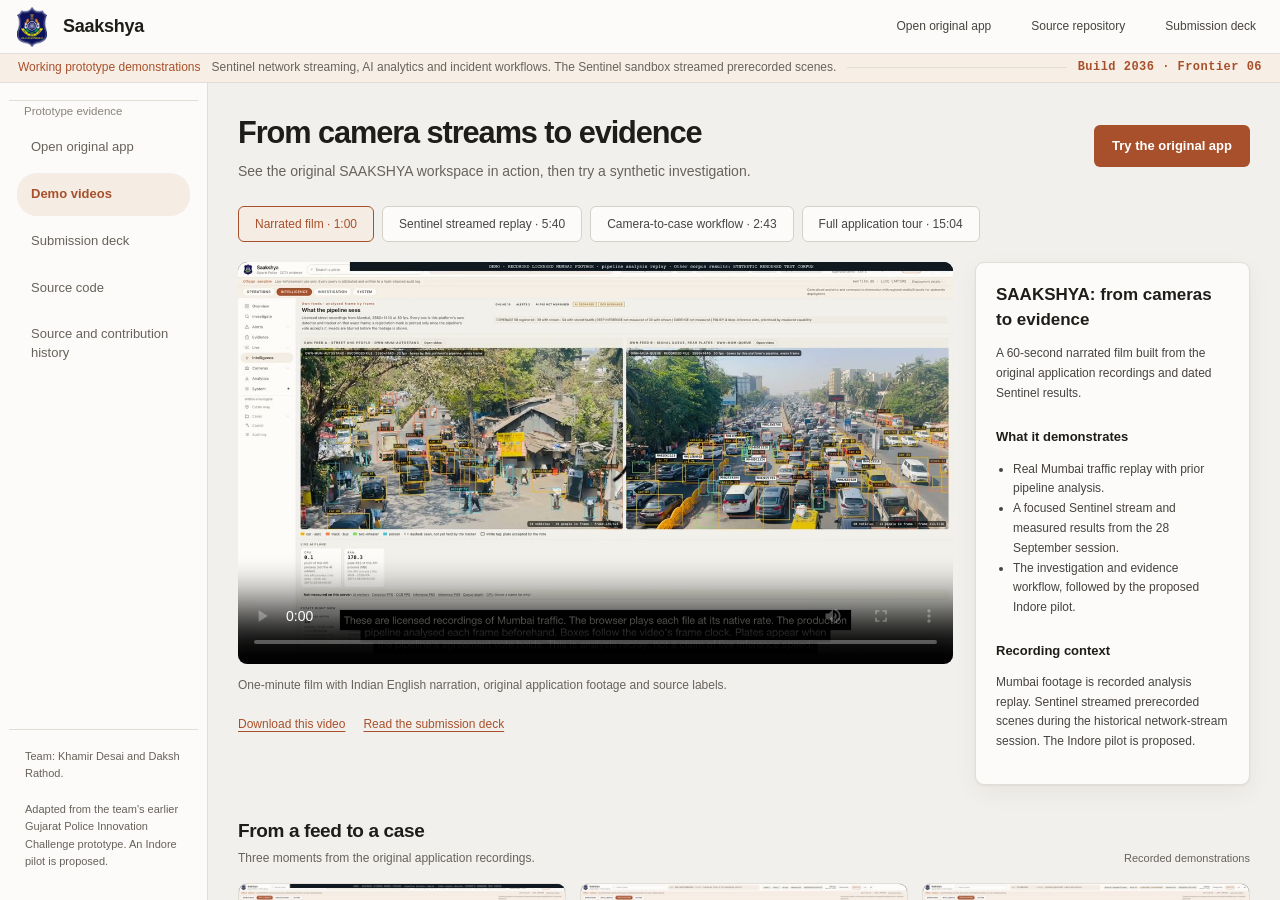
==== commit 5320258e: "Credit Daksh and replace empty camera thumbnails" ====
--- a/docs/videos/index.html
+++ b/docs/videos/index.html
@@ -1 +1 @@
-<!doctype html><html lang="en" data-theme="light"><head><meta charset="utf-8"><meta name="viewport" content="width=device-width,initial-scale=1"><title>SAAKSHYA | Prototype recordings</title><link rel="stylesheet" href="../assets/console.css"><link rel="stylesheet" href="console-videos.css?v=journey-1"><script type="module" src="videos.mjs?v=refined-1"></script></head><body class="submission-page"><a class="skip-link" href="#films">Skip to the recordings</a><div class="shell submission-console"><header class="topbar"><div class="brand"><img class="crest" src="../assets/gujarat-police-crest.png" width="40" height="40" alt="Original Gujarat challenge prototype"><span><h1 class="word">Saakshya</h1><small>Build 2036 · Prototype recordings</small></span></div><span class="spacer"></span><a class="ghost" href="https://reverb-colossal-reaction.ngrok-free.dev/">Open original app</a><a class="ghost" href="https://github.com/khamirdesai/saakshya-build2036">Source repository</a><a class="ghost" href="../downloads/SAAKSHYA-Build2036-Sentinel.pdf">Submission deck</a></header><div class="handling" role="status"><span class="mark">Working prototype demonstrations</span><span>Sentinel network streaming, AI analytics and incident workflows. The Sentinel sandbox streamed prerecorded scenes.</span><span class="rule"></span><span class="src demo">Build 2036 · Frontier 06</span></div><nav class="nav" aria-label="Submission materials"><div class="nav-group">Prototype evidence</div><a class="submission-nav" href="https://reverb-colossal-reaction.ngrok-free.dev/">Open original app</a><a class="submission-nav active" href="./" aria-current="page">Demo videos</a><a class="submission-nav" href="../downloads/SAAKSHYA-Build2036-Sentinel.pdf">Submission deck</a><a class="submission-nav" href="https://github.com/khamirdesai/saakshya-build2036">Source code</a><a class="submission-nav" href="https://github.com/khamirdesai/saakshya-build2036/blob/main/PROVENANCE.md">Source and contribution history</a><div class="nav-foot">Led by Khamir Desai and contributors.<br><br>Adapted from the team's earlier Gujarat Police Innovation Challenge prototype. An Indore pilot is proposed.</div></nav><main class="submission-main"><div class="submission-heading"><div><h2>From camera streams to evidence</h2><p>See the original SAAKSHYA workspace in action, then try a synthetic investigation.</p></div><a class="judge-action" href="https://reverb-colossal-reaction.ngrok-free.dev/">Try the original app</a></div><section id="films" aria-label="Prototype videos"><div class="film-tabs" role="tablist" aria-label="Choose a recording"><button type="button" role="tab" id="film-film" aria-controls="film-panel" aria-selected="false" data-film="film">Narrated film · 1:00</button><button type="button" role="tab" id="film-government" aria-controls="film-panel" aria-selected="true" data-film="government">Sentinel streamed replay · 5:40</button><button type="button" role="tab" id="film-highlights" aria-controls="film-panel" aria-selected="false" data-film="highlights">Sentinel highlights · 0:38</button><button type="button" role="tab" id="film-primary" aria-controls="film-panel" aria-selected="false" data-film="primary">Camera-to-case workflow · 2:43</button><button type="button" role="tab" id="film-tour" aria-controls="film-panel" aria-selected="false" data-film="tour">Full application tour · 15:04</button></div><p class="mobile-tip">Swipe to see all five recordings</p><div class="film-layout" id="film-panel" role="tabpanel" aria-labelledby="film-government"><div><video class="video-player" id="demo-video" controls preload="metadata" playsinline poster="../media/government-poster.jpg"><source src="../media/government-demo.mp4" type="video/mp4">Your browser cannot play this recording. Use the download link below.</video><p class="film-caption" id="film-caption">5:40 original network-stream session with narration and captions. Sandbox scenes were prerecorded; camera status and counts remain visible.</p><div class="resource-links"><a id="video-download" href="../media/government-demo.mp4" download>Download this video</a><a href="../downloads/SAAKSHYA-Build2036-Sentinel.pdf">Read the submission deck</a></div></div><aside class="film-description" aria-live="polite"><h2 id="film-title">Sentinel live-stream demonstration</h2><p id="film-origin">Sentinel network-stream session recorded 28 September 2026, 12:41–12:47 IST. The sandbox streamed prerecorded scenes.</p><h3>What it demonstrates</h3><ul id="film-proves"><li>Live multi-camera wall, focused video and camera intelligence.</li><li>Government observation search, plate-read gallery and ANPR CSV export.</li><li>GIS, trace report, evidence review, registry and system status.</li></ul><h3>Recording context</h3><p id="film-limit">The session used four selected deep-inference slots and produced 4,465 observations and 200 plate reads. During the filmed take, 6–13 cameras advanced at once. Sentinel delivers recorded camera scenes through its network live-stream sandbox.</p></aside></div></section><section class="case-journey" aria-labelledby="case-heading"><div class="case-intro"><div><h3 id="case-heading">From a feed to a case</h3><p>Three moments from the original application recordings.</p></div><span>Recorded demonstrations</span></div><div class="case-grid"><figure><a href="../readme/films/own-feed-detection.jpg"><img src="../readme/films/own-feed-detection.jpg" alt="Original application showing detections on recorded Mumbai traffic" loading="lazy"></a><figcaption><span>Detect and track</span><p>Review detections and plate reads against recorded traffic.</p></figcaption></figure><figure><a href="../readme/films/tour-estate-map-search.jpg"><img src="../readme/films/tour-estate-map-search.jpg" alt="Original investigation view showing camera locations and search results" loading="lazy"></a><figcaption><span>Find a lead</span><p>Search sightings and inspect camera and time context.</p></figcaption></figure><figure><a href="../readme/films/tour-evidence-chain.jpg"><img src="../readme/films/tour-evidence-chain.jpg" alt="Original evidence chain review with verification cautions" loading="lazy"></a><figcaption><span>Review evidence</span><p>Check the chain and review visible provenance cautions.</p></figcaption></figure></div><p class="case-foot">Historical recordings; the interactive judge sandbox uses synthetic data. Open an image to inspect the original screen.</p></section><section class="proof-section" aria-labelledby="proof-heading"><div class="proof-header"><div><h3 id="proof-heading">Measured in the prototype</h3><p>Each result refers to a specific test; none is an Indore deployment result.</p></div><a href="https://github.com/khamirdesai/saakshya-build2036/blob/main/PROVENANCE.md">Read the test context</a></div><div class="proof-grid"><article><strong>30</strong><span>RTSP streams ingested together</span><small>Four-minute staged test · 2 Sep 2026</small></article><article><strong>4,465 <em>/</em> 200</strong><span>observations / plate reads</span><small>Four AI slots · 28 Sep 2026</small></article><article><strong>17 <em>/</em> 21</strong><span>hand-read plates matched exactly</span><small>Small sample · not production accuracy</small></article></div><p class="proof-note">Sentinel streamed prerecorded scenes through its sandbox. Counts measure test output; they are not accuracy or field-impact estimates. A separate <a href="https://github.com/khamirdesai/saakshya-build2036/blob/main/evidence/WORKFLOW_CHECK.md">repeatable metadata integrity check</a> detected six of six test changes to one field in metadata-only records on a synthetic snapshot. A separate <a href="https://github.com/khamirdesai/saakshya-build2036/blob/main/evidence/SYNTHETIC_PLATE_EVALUATION.md">synthetic plate evaluation</a> matched 86 of 231 labeled camera–plate pairs using Apple Vision OCR and shows substantial coverage gaps. This is separate from the historical Awiros comparison.</p></section><section class="submission-provenance" aria-labelledby="judge-walkthrough"><h3 id="judge-walkthrough">Try the working application</h3><p>Open the original app, select a demonstration officer role, choose <strong>Use demo access</strong>, then <strong>Enter the workspace</strong>. Under Investigate, search <strong>GJ18JX7786</strong> to review seven processed synthetic observations across two cameras. The interface shows camera timebase restrictions with the result.</p><p><a href="https://reverb-colossal-reaction.ngrok-free.dev/">Open the original app</a> · <a href="https://github.com/khamirdesai/saakshya-build2036#judge-walkthrough">Read the judge walkthrough</a></p><p>The Sentinel film above records the earlier network-stream session. The interactive sandbox uses processed synthetic footage and is hosted on the participant’s computer.</p></section><section class="submission-provenance"><h3>Source and scope</h3><p>These original films demonstrate network-stream integration using prerecorded Sentinel sandbox scenes, traffic-footage analytics and the investigation workspace. Footage, narration, capture dates and source labels are preserved.</p><a href="https://github.com/khamirdesai/saakshya-build2036/blob/main/PROVENANCE.md">Inspect provenance and verification reports</a></section></main></div></body></html>+<!doctype html><html lang="en" data-theme="light"><head><meta charset="utf-8"><meta name="viewport" content="width=device-width,initial-scale=1"><title>SAAKSHYA | Prototype recordings</title><link rel="stylesheet" href="../assets/console.css"><link rel="stylesheet" href="console-videos.css?v=journey-1"><script type="module" src="videos.mjs?v=focused-2"></script></head><body class="submission-page"><a class="skip-link" href="#films">Skip to the recordings</a><div class="shell submission-console"><header class="topbar"><div class="brand"><img class="crest" src="../assets/gujarat-police-crest.png" width="40" height="40" alt="Original Gujarat challenge prototype"><span><h1 class="word">Saakshya</h1><small>Build 2036 · Prototype recordings</small></span></div><span class="spacer"></span><a class="ghost" href="https://reverb-colossal-reaction.ngrok-free.dev/">Open original app</a><a class="ghost" href="https://github.com/khamirdesai/saakshya-build2036">Source repository</a><a class="ghost" href="../downloads/SAAKSHYA-Build2036-Sentinel.pdf">Submission deck</a></header><div class="handling" role="status"><span class="mark">Working prototype demonstrations</span><span>Sentinel network streaming, AI analytics and incident workflows. The Sentinel sandbox streamed prerecorded scenes.</span><span class="rule"></span><span class="src demo">Build 2036 · Frontier 06</span></div><nav class="nav" aria-label="Submission materials"><div class="nav-group">Prototype evidence</div><a class="submission-nav" href="https://reverb-colossal-reaction.ngrok-free.dev/">Open original app</a><a class="submission-nav active" href="./" aria-current="page">Demo videos</a><a class="submission-nav" href="../downloads/SAAKSHYA-Build2036-Sentinel.pdf">Submission deck</a><a class="submission-nav" href="https://github.com/khamirdesai/saakshya-build2036">Source code</a><a class="submission-nav" href="https://github.com/khamirdesai/saakshya-build2036/blob/main/PROVENANCE.md">Source and contribution history</a><div class="nav-foot">Team: Khamir Desai and Daksh Rathod.<br><br>Adapted from the team's earlier Gujarat Police Innovation Challenge prototype. An Indore pilot is proposed.</div></nav><main class="submission-main"><div class="submission-heading"><div><h2>From camera streams to evidence</h2><p>See the original SAAKSHYA workspace in action, then try a synthetic investigation.</p></div><a class="judge-action" href="https://reverb-colossal-reaction.ngrok-free.dev/">Try the original app</a></div><section id="films" aria-label="Prototype videos"><div class="film-tabs" role="tablist" aria-label="Choose a recording"><button type="button" role="tab" id="film-film" aria-controls="film-panel" aria-selected="false" data-film="film">Narrated film · 1:00</button><button type="button" role="tab" id="film-government" aria-controls="film-panel" aria-selected="true" data-film="government">Sentinel streamed replay · 5:40</button><button type="button" role="tab" id="film-primary" aria-controls="film-panel" aria-selected="false" data-film="primary">Camera-to-case workflow · 2:43</button><button type="button" role="tab" id="film-tour" aria-controls="film-panel" aria-selected="false" data-film="tour">Full application tour · 15:04</button></div><p class="mobile-tip">Swipe to see all four recordings</p><div class="film-layout" id="film-panel" role="tabpanel" aria-labelledby="film-government"><div><video class="video-player" id="demo-video" controls preload="metadata" playsinline poster="../media/government-focused-poster.jpg"><source src="../media/government-demo.mp4" type="video/mp4">Your browser cannot play this recording. Use the download link below.</video><p class="film-caption" id="film-caption">5:40 original network-stream session with narration and captions. Sandbox scenes were prerecorded; camera status and counts remain visible.</p><div class="resource-links"><a id="video-download" href="../media/government-demo.mp4" download>Download this video</a><a href="../downloads/SAAKSHYA-Build2036-Sentinel.pdf">Read the submission deck</a></div></div><aside class="film-description" aria-live="polite"><h2 id="film-title">Sentinel live-stream demonstration</h2><p id="film-origin">Sentinel network-stream session recorded 28 September 2026, 12:41–12:47 IST. The sandbox streamed prerecorded scenes.</p><h3>What it demonstrates</h3><ul id="film-proves"><li>Live multi-camera wall, focused video and camera intelligence.</li><li>Government observation search, plate-read gallery and ANPR CSV export.</li><li>GIS, trace report, evidence review, registry and system status.</li></ul><h3>Recording context</h3><p id="film-limit">The session used four selected deep-inference slots and produced 4,465 observations and 200 plate reads. During the filmed take, 6–13 cameras advanced at once. Sentinel delivers recorded camera scenes through its network live-stream sandbox.</p></aside></div></section><section class="case-journey" aria-labelledby="case-heading"><div class="case-intro"><div><h3 id="case-heading">From a feed to a case</h3><p>Three moments from the original application recordings.</p></div><span>Recorded demonstrations</span></div><div class="case-grid"><figure><a href="../readme/films/own-feed-detection.jpg"><img src="../readme/films/own-feed-detection.jpg" alt="Original application showing detections on recorded Mumbai traffic" loading="lazy"></a><figcaption><span>Detect and track</span><p>Review detections and plate reads against recorded traffic.</p></figcaption></figure><figure><a href="../readme/films/tour-estate-map-search.jpg"><img src="../readme/films/tour-estate-map-search.jpg" alt="Original investigation view showing camera locations and search results" loading="lazy"></a><figcaption><span>Find a lead</span><p>Search sightings and inspect camera and time context.</p></figcaption></figure><figure><a href="../readme/films/tour-evidence-chain.jpg"><img src="../readme/films/tour-evidence-chain.jpg" alt="Original evidence chain review with verification cautions" loading="lazy"></a><figcaption><span>Review evidence</span><p>Check the chain and review visible provenance cautions.</p></figcaption></figure></div><p class="case-foot">Historical recordings; the interactive judge sandbox uses synthetic data. Open an image to inspect the original screen.</p></section><section class="proof-section" aria-labelledby="proof-heading"><div class="proof-header"><div><h3 id="proof-heading">Measured in the prototype</h3><p>Each result refers to a specific test; none is an Indore deployment result.</p></div><a href="https://github.com/khamirdesai/saakshya-build2036/blob/main/PROVENANCE.md">Read the test context</a></div><div class="proof-grid"><article><strong>30</strong><span>RTSP streams ingested together</span><small>Four-minute staged test · 2 Sep 2026</small></article><article><strong>4,465 <em>/</em> 200</strong><span>observations / plate reads</span><small>Four AI slots · 28 Sep 2026</small></article><article><strong>17 <em>/</em> 21</strong><span>hand-read plates matched exactly</span><small>Small sample · not production accuracy</small></article></div><p class="proof-note">Sentinel streamed prerecorded scenes through its sandbox. Counts measure test output; they are not accuracy or field-impact estimates. A separate <a href="https://github.com/khamirdesai/saakshya-build2036/blob/main/evidence/WORKFLOW_CHECK.md">repeatable metadata integrity check</a> detected six of six test changes to one field in metadata-only records on a synthetic snapshot. A separate <a href="https://github.com/khamirdesai/saakshya-build2036/blob/main/evidence/SYNTHETIC_PLATE_EVALUATION.md">synthetic plate evaluation</a> matched 86 of 231 labeled camera–plate pairs using Apple Vision OCR and shows substantial coverage gaps. This is separate from the historical Awiros comparison.</p></section><section class="submission-provenance" aria-labelledby="judge-walkthrough"><h3 id="judge-walkthrough">Try the working application</h3><p>Open the original app, select a demonstration officer role, choose <strong>Use demo access</strong>, then <strong>Enter the workspace</strong>. Under Investigate, search <strong>GJ18JX7786</strong> to review seven processed synthetic observations across two cameras. The interface shows camera timebase restrictions with the result.</p><p><a href="https://reverb-colossal-reaction.ngrok-free.dev/">Open the original app</a> · <a href="https://github.com/khamirdesai/saakshya-build2036#judge-walkthrough">Read the judge walkthrough</a></p><p>The Sentinel film above records the earlier network-stream session. The interactive sandbox uses processed synthetic footage and is hosted on the participant’s computer.</p></section><section class="submission-provenance"><h3>Source and scope</h3><p>These original films demonstrate network-stream integration using prerecorded Sentinel sandbox scenes, traffic-footage analytics and the investigation workspace. Footage, narration, capture dates and source labels are preserved.</p><a href="https://github.com/khamirdesai/saakshya-build2036/blob/main/PROVENANCE.md">Inspect provenance and verification reports</a></section></main></div></body></html>
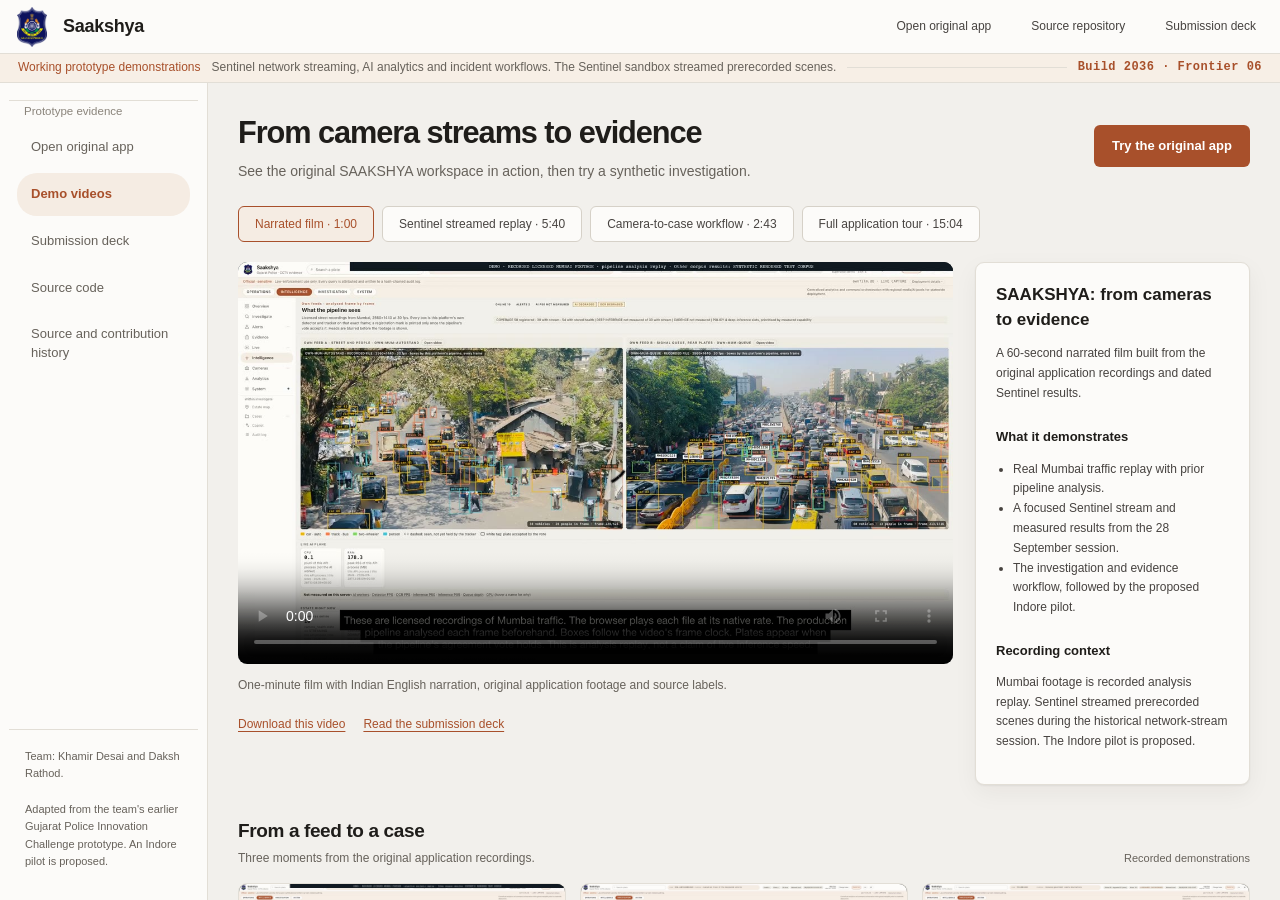
==== commit 0ae3c2cf: "Refresh clean demo poster cache" ====
--- a/docs/videos/index.html
+++ b/docs/videos/index.html
@@ -1 +1 @@
-<!doctype html><html lang="en" data-theme="light"><head><meta charset="utf-8"><meta name="viewport" content="width=device-width,initial-scale=1"><title>SAAKSHYA | Prototype recordings</title><link rel="stylesheet" href="../assets/console.css"><link rel="stylesheet" href="console-videos.css?v=journey-1"><script type="module" src="videos.mjs?v=focused-2"></script></head><body class="submission-page"><a class="skip-link" href="#films">Skip to the recordings</a><div class="shell submission-console"><header class="topbar"><div class="brand"><img class="crest" src="../assets/gujarat-police-crest.png" width="40" height="40" alt="Original Gujarat challenge prototype"><span><h1 class="word">Saakshya</h1><small>Build 2036 · Prototype recordings</small></span></div><span class="spacer"></span><a class="ghost" href="https://reverb-colossal-reaction.ngrok-free.dev/">Open original app</a><a class="ghost" href="https://github.com/khamirdesai/saakshya-build2036">Source repository</a><a class="ghost" href="../downloads/SAAKSHYA-Build2036-Sentinel.pdf">Submission deck</a></header><div class="handling" role="status"><span class="mark">Working prototype demonstrations</span><span>Sentinel network streaming, AI analytics and incident workflows. The Sentinel sandbox streamed prerecorded scenes.</span><span class="rule"></span><span class="src demo">Build 2036 · Frontier 06</span></div><nav class="nav" aria-label="Submission materials"><div class="nav-group">Prototype evidence</div><a class="submission-nav" href="https://reverb-colossal-reaction.ngrok-free.dev/">Open original app</a><a class="submission-nav active" href="./" aria-current="page">Demo videos</a><a class="submission-nav" href="../downloads/SAAKSHYA-Build2036-Sentinel.pdf">Submission deck</a><a class="submission-nav" href="https://github.com/khamirdesai/saakshya-build2036">Source code</a><a class="submission-nav" href="https://github.com/khamirdesai/saakshya-build2036/blob/main/PROVENANCE.md">Source and contribution history</a><div class="nav-foot">Team: Khamir Desai and Daksh Rathod.<br><br>Adapted from the team's earlier Gujarat Police Innovation Challenge prototype. An Indore pilot is proposed.</div></nav><main class="submission-main"><div class="submission-heading"><div><h2>From camera streams to evidence</h2><p>See the original SAAKSHYA workspace in action, then try a synthetic investigation.</p></div><a class="judge-action" href="https://reverb-colossal-reaction.ngrok-free.dev/">Try the original app</a></div><section id="films" aria-label="Prototype videos"><div class="film-tabs" role="tablist" aria-label="Choose a recording"><button type="button" role="tab" id="film-film" aria-controls="film-panel" aria-selected="false" data-film="film">Narrated film · 1:00</button><button type="button" role="tab" id="film-government" aria-controls="film-panel" aria-selected="true" data-film="government">Sentinel streamed replay · 5:40</button><button type="button" role="tab" id="film-primary" aria-controls="film-panel" aria-selected="false" data-film="primary">Camera-to-case workflow · 2:43</button><button type="button" role="tab" id="film-tour" aria-controls="film-panel" aria-selected="false" data-film="tour">Full application tour · 15:04</button></div><p class="mobile-tip">Swipe to see all four recordings</p><div class="film-layout" id="film-panel" role="tabpanel" aria-labelledby="film-government"><div><video class="video-player" id="demo-video" controls preload="metadata" playsinline poster="../media/government-focused-poster.jpg"><source src="../media/government-demo.mp4" type="video/mp4">Your browser cannot play this recording. Use the download link below.</video><p class="film-caption" id="film-caption">5:40 original network-stream session with narration and captions. Sandbox scenes were prerecorded; camera status and counts remain visible.</p><div class="resource-links"><a id="video-download" href="../media/government-demo.mp4" download>Download this video</a><a href="../downloads/SAAKSHYA-Build2036-Sentinel.pdf">Read the submission deck</a></div></div><aside class="film-description" aria-live="polite"><h2 id="film-title">Sentinel live-stream demonstration</h2><p id="film-origin">Sentinel network-stream session recorded 28 September 2026, 12:41–12:47 IST. The sandbox streamed prerecorded scenes.</p><h3>What it demonstrates</h3><ul id="film-proves"><li>Live multi-camera wall, focused video and camera intelligence.</li><li>Government observation search, plate-read gallery and ANPR CSV export.</li><li>GIS, trace report, evidence review, registry and system status.</li></ul><h3>Recording context</h3><p id="film-limit">The session used four selected deep-inference slots and produced 4,465 observations and 200 plate reads. During the filmed take, 6–13 cameras advanced at once. Sentinel delivers recorded camera scenes through its network live-stream sandbox.</p></aside></div></section><section class="case-journey" aria-labelledby="case-heading"><div class="case-intro"><div><h3 id="case-heading">From a feed to a case</h3><p>Three moments from the original application recordings.</p></div><span>Recorded demonstrations</span></div><div class="case-grid"><figure><a href="../readme/films/own-feed-detection.jpg"><img src="../readme/films/own-feed-detection.jpg" alt="Original application showing detections on recorded Mumbai traffic" loading="lazy"></a><figcaption><span>Detect and track</span><p>Review detections and plate reads against recorded traffic.</p></figcaption></figure><figure><a href="../readme/films/tour-estate-map-search.jpg"><img src="../readme/films/tour-estate-map-search.jpg" alt="Original investigation view showing camera locations and search results" loading="lazy"></a><figcaption><span>Find a lead</span><p>Search sightings and inspect camera and time context.</p></figcaption></figure><figure><a href="../readme/films/tour-evidence-chain.jpg"><img src="../readme/films/tour-evidence-chain.jpg" alt="Original evidence chain review with verification cautions" loading="lazy"></a><figcaption><span>Review evidence</span><p>Check the chain and review visible provenance cautions.</p></figcaption></figure></div><p class="case-foot">Historical recordings; the interactive judge sandbox uses synthetic data. Open an image to inspect the original screen.</p></section><section class="proof-section" aria-labelledby="proof-heading"><div class="proof-header"><div><h3 id="proof-heading">Measured in the prototype</h3><p>Each result refers to a specific test; none is an Indore deployment result.</p></div><a href="https://github.com/khamirdesai/saakshya-build2036/blob/main/PROVENANCE.md">Read the test context</a></div><div class="proof-grid"><article><strong>30</strong><span>RTSP streams ingested together</span><small>Four-minute staged test · 2 Sep 2026</small></article><article><strong>4,465 <em>/</em> 200</strong><span>observations / plate reads</span><small>Four AI slots · 28 Sep 2026</small></article><article><strong>17 <em>/</em> 21</strong><span>hand-read plates matched exactly</span><small>Small sample · not production accuracy</small></article></div><p class="proof-note">Sentinel streamed prerecorded scenes through its sandbox. Counts measure test output; they are not accuracy or field-impact estimates. A separate <a href="https://github.com/khamirdesai/saakshya-build2036/blob/main/evidence/WORKFLOW_CHECK.md">repeatable metadata integrity check</a> detected six of six test changes to one field in metadata-only records on a synthetic snapshot. A separate <a href="https://github.com/khamirdesai/saakshya-build2036/blob/main/evidence/SYNTHETIC_PLATE_EVALUATION.md">synthetic plate evaluation</a> matched 86 of 231 labeled camera–plate pairs using Apple Vision OCR and shows substantial coverage gaps. This is separate from the historical Awiros comparison.</p></section><section class="submission-provenance" aria-labelledby="judge-walkthrough"><h3 id="judge-walkthrough">Try the working application</h3><p>Open the original app, select a demonstration officer role, choose <strong>Use demo access</strong>, then <strong>Enter the workspace</strong>. Under Investigate, search <strong>GJ18JX7786</strong> to review seven processed synthetic observations across two cameras. The interface shows camera timebase restrictions with the result.</p><p><a href="https://reverb-colossal-reaction.ngrok-free.dev/">Open the original app</a> · <a href="https://github.com/khamirdesai/saakshya-build2036#judge-walkthrough">Read the judge walkthrough</a></p><p>The Sentinel film above records the earlier network-stream session. The interactive sandbox uses processed synthetic footage and is hosted on the participant’s computer.</p></section><section class="submission-provenance"><h3>Source and scope</h3><p>These original films demonstrate network-stream integration using prerecorded Sentinel sandbox scenes, traffic-footage analytics and the investigation workspace. Footage, narration, capture dates and source labels are preserved.</p><a href="https://github.com/khamirdesai/saakshya-build2036/blob/main/PROVENANCE.md">Inspect provenance and verification reports</a></section></main></div></body></html>+<!doctype html><html lang="en" data-theme="light"><head><meta charset="utf-8"><meta name="viewport" content="width=device-width,initial-scale=1"><title>SAAKSHYA | Prototype recordings</title><link rel="stylesheet" href="../assets/console.css"><link rel="stylesheet" href="console-videos.css?v=journey-1"><script type="module" src="videos.mjs?v=focused-3"></script></head><body class="submission-page"><a class="skip-link" href="#films">Skip to the recordings</a><div class="shell submission-console"><header class="topbar"><div class="brand"><img class="crest" src="../assets/gujarat-police-crest.png" width="40" height="40" alt="Original Gujarat challenge prototype"><span><h1 class="word">Saakshya</h1><small>Build 2036 · Prototype recordings</small></span></div><span class="spacer"></span><a class="ghost" href="https://reverb-colossal-reaction.ngrok-free.dev/">Open original app</a><a class="ghost" href="https://github.com/khamirdesai/saakshya-build2036">Source repository</a><a class="ghost" href="../downloads/SAAKSHYA-Build2036-Sentinel.pdf">Submission deck</a></header><div class="handling" role="status"><span class="mark">Working prototype demonstrations</span><span>Sentinel network streaming, AI analytics and incident workflows. The Sentinel sandbox streamed prerecorded scenes.</span><span class="rule"></span><span class="src demo">Build 2036 · Frontier 06</span></div><nav class="nav" aria-label="Submission materials"><div class="nav-group">Prototype evidence</div><a class="submission-nav" href="https://reverb-colossal-reaction.ngrok-free.dev/">Open original app</a><a class="submission-nav active" href="./" aria-current="page">Demo videos</a><a class="submission-nav" href="../downloads/SAAKSHYA-Build2036-Sentinel.pdf">Submission deck</a><a class="submission-nav" href="https://github.com/khamirdesai/saakshya-build2036">Source code</a><a class="submission-nav" href="https://github.com/khamirdesai/saakshya-build2036/blob/main/PROVENANCE.md">Source and contribution history</a><div class="nav-foot">Team: Khamir Desai and Daksh Rathod.<br><br>Adapted from the team's earlier Gujarat Police Innovation Challenge prototype. An Indore pilot is proposed.</div></nav><main class="submission-main"><div class="submission-heading"><div><h2>From camera streams to evidence</h2><p>See the original SAAKSHYA workspace in action, then try a synthetic investigation.</p></div><a class="judge-action" href="https://reverb-colossal-reaction.ngrok-free.dev/">Try the original app</a></div><section id="films" aria-label="Prototype videos"><div class="film-tabs" role="tablist" aria-label="Choose a recording"><button type="button" role="tab" id="film-film" aria-controls="film-panel" aria-selected="false" data-film="film">Narrated film · 1:00</button><button type="button" role="tab" id="film-government" aria-controls="film-panel" aria-selected="true" data-film="government">Sentinel streamed replay · 5:40</button><button type="button" role="tab" id="film-primary" aria-controls="film-panel" aria-selected="false" data-film="primary">Camera-to-case workflow · 2:43</button><button type="button" role="tab" id="film-tour" aria-controls="film-panel" aria-selected="false" data-film="tour">Full application tour · 15:04</button></div><p class="mobile-tip">Swipe to see all four recordings</p><div class="film-layout" id="film-panel" role="tabpanel" aria-labelledby="film-government"><div><video class="video-player" id="demo-video" controls preload="metadata" playsinline poster="../media/government-focused-poster.jpg?v=2"><source src="../media/government-demo.mp4" type="video/mp4">Your browser cannot play this recording. Use the download link below.</video><p class="film-caption" id="film-caption">5:40 original network-stream session with narration and captions. Sandbox scenes were prerecorded; camera status and counts remain visible.</p><div class="resource-links"><a id="video-download" href="../media/government-demo.mp4" download>Download this video</a><a href="../downloads/SAAKSHYA-Build2036-Sentinel.pdf">Read the submission deck</a></div></div><aside class="film-description" aria-live="polite"><h2 id="film-title">Sentinel live-stream demonstration</h2><p id="film-origin">Sentinel network-stream session recorded 28 September 2026, 12:41–12:47 IST. The sandbox streamed prerecorded scenes.</p><h3>What it demonstrates</h3><ul id="film-proves"><li>Live multi-camera wall, focused video and camera intelligence.</li><li>Government observation search, plate-read gallery and ANPR CSV export.</li><li>GIS, trace report, evidence review, registry and system status.</li></ul><h3>Recording context</h3><p id="film-limit">The session used four selected deep-inference slots and produced 4,465 observations and 200 plate reads. During the filmed take, 6–13 cameras advanced at once. Sentinel delivers recorded camera scenes through its network live-stream sandbox.</p></aside></div></section><section class="case-journey" aria-labelledby="case-heading"><div class="case-intro"><div><h3 id="case-heading">From a feed to a case</h3><p>Three moments from the original application recordings.</p></div><span>Recorded demonstrations</span></div><div class="case-grid"><figure><a href="../readme/films/own-feed-detection.jpg"><img src="../readme/films/own-feed-detection.jpg" alt="Original application showing detections on recorded Mumbai traffic" loading="lazy"></a><figcaption><span>Detect and track</span><p>Review detections and plate reads against recorded traffic.</p></figcaption></figure><figure><a href="../readme/films/tour-estate-map-search.jpg"><img src="../readme/films/tour-estate-map-search.jpg" alt="Original investigation view showing camera locations and search results" loading="lazy"></a><figcaption><span>Find a lead</span><p>Search sightings and inspect camera and time context.</p></figcaption></figure><figure><a href="../readme/films/tour-evidence-chain.jpg"><img src="../readme/films/tour-evidence-chain.jpg" alt="Original evidence chain review with verification cautions" loading="lazy"></a><figcaption><span>Review evidence</span><p>Check the chain and review visible provenance cautions.</p></figcaption></figure></div><p class="case-foot">Historical recordings; the interactive judge sandbox uses synthetic data. Open an image to inspect the original screen.</p></section><section class="proof-section" aria-labelledby="proof-heading"><div class="proof-header"><div><h3 id="proof-heading">Measured in the prototype</h3><p>Each result refers to a specific test; none is an Indore deployment result.</p></div><a href="https://github.com/khamirdesai/saakshya-build2036/blob/main/PROVENANCE.md">Read the test context</a></div><div class="proof-grid"><article><strong>30</strong><span>RTSP streams ingested together</span><small>Four-minute staged test · 2 Sep 2026</small></article><article><strong>4,465 <em>/</em> 200</strong><span>observations / plate reads</span><small>Four AI slots · 28 Sep 2026</small></article><article><strong>17 <em>/</em> 21</strong><span>hand-read plates matched exactly</span><small>Small sample · not production accuracy</small></article></div><p class="proof-note">Sentinel streamed prerecorded scenes through its sandbox. Counts measure test output; they are not accuracy or field-impact estimates. A separate <a href="https://github.com/khamirdesai/saakshya-build2036/blob/main/evidence/WORKFLOW_CHECK.md">repeatable metadata integrity check</a> detected six of six test changes to one field in metadata-only records on a synthetic snapshot. A separate <a href="https://github.com/khamirdesai/saakshya-build2036/blob/main/evidence/SYNTHETIC_PLATE_EVALUATION.md">synthetic plate evaluation</a> matched 86 of 231 labeled camera–plate pairs using Apple Vision OCR and shows substantial coverage gaps. This is separate from the historical Awiros comparison.</p></section><section class="submission-provenance" aria-labelledby="judge-walkthrough"><h3 id="judge-walkthrough">Try the working application</h3><p>Open the original app, select a demonstration officer role, choose <strong>Use demo access</strong>, then <strong>Enter the workspace</strong>. Under Investigate, search <strong>GJ18JX7786</strong> to review seven processed synthetic observations across two cameras. The interface shows camera timebase restrictions with the result.</p><p><a href="https://reverb-colossal-reaction.ngrok-free.dev/">Open the original app</a> · <a href="https://github.com/khamirdesai/saakshya-build2036#judge-walkthrough">Read the judge walkthrough</a></p><p>The Sentinel film above records the earlier network-stream session. The interactive sandbox uses processed synthetic footage and is hosted on the participant’s computer.</p></section><section class="submission-provenance"><h3>Source and scope</h3><p>These original films demonstrate network-stream integration using prerecorded Sentinel sandbox scenes, traffic-footage analytics and the investigation workspace. Footage, narration, capture dates and source labels are preserved.</p><a href="https://github.com/khamirdesai/saakshya-build2036/blob/main/PROVENANCE.md">Inspect provenance and verification reports</a></section></main></div></body></html>
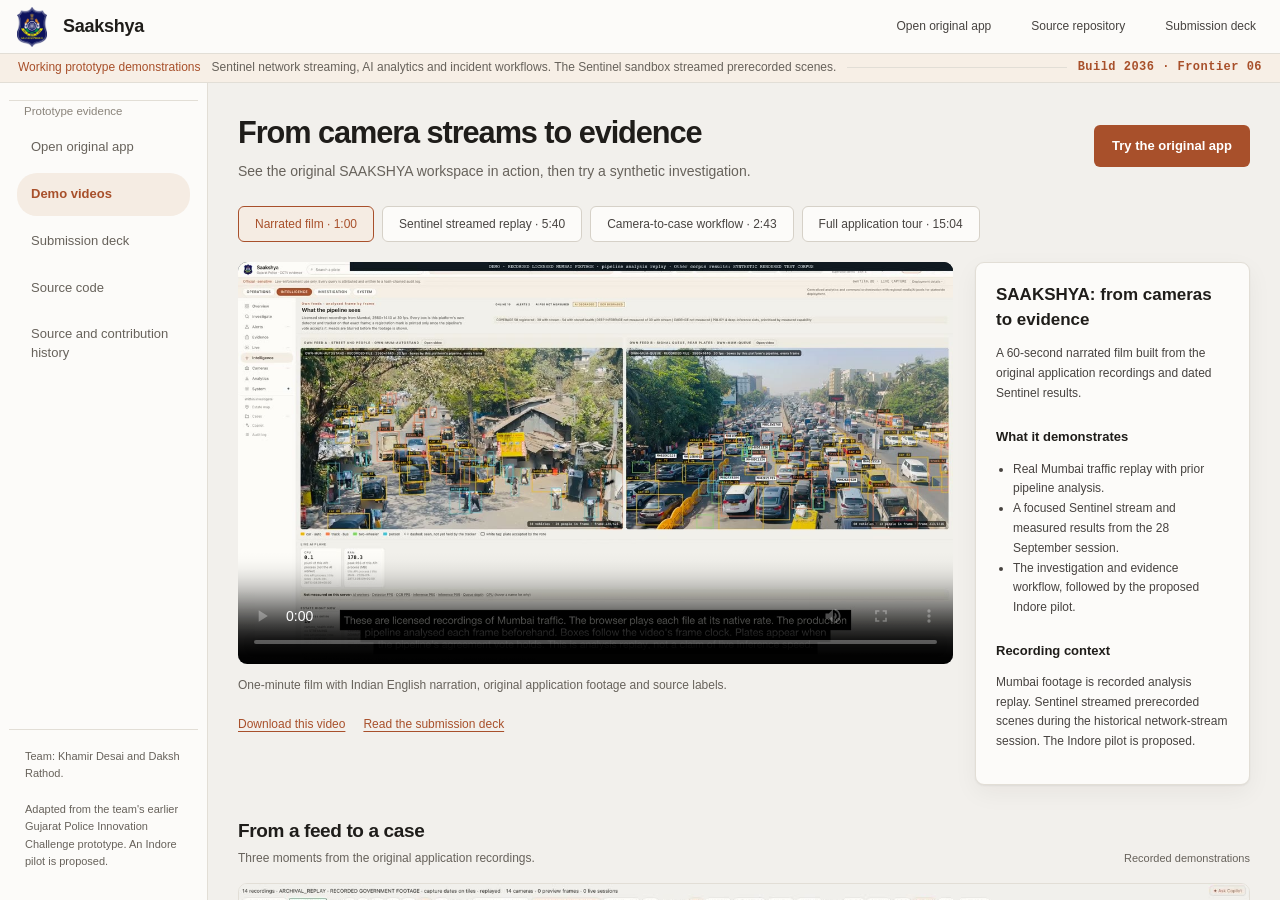
==== commit adbde4f1: "Restore authentic camera grid in submission" ====
--- a/docs/videos/index.html
+++ b/docs/videos/index.html
@@ -1 +1 @@
-<!doctype html><html lang="en" data-theme="light"><head><meta charset="utf-8"><meta name="viewport" content="width=device-width,initial-scale=1"><title>SAAKSHYA | Prototype recordings</title><link rel="stylesheet" href="../assets/console.css"><link rel="stylesheet" href="console-videos.css?v=journey-1"><script type="module" src="videos.mjs?v=focused-3"></script></head><body class="submission-page"><a class="skip-link" href="#films">Skip to the recordings</a><div class="shell submission-console"><header class="topbar"><div class="brand"><img class="crest" src="../assets/gujarat-police-crest.png" width="40" height="40" alt="Original Gujarat challenge prototype"><span><h1 class="word">Saakshya</h1><small>Build 2036 · Prototype recordings</small></span></div><span class="spacer"></span><a class="ghost" href="https://reverb-colossal-reaction.ngrok-free.dev/">Open original app</a><a class="ghost" href="https://github.com/khamirdesai/saakshya-build2036">Source repository</a><a class="ghost" href="../downloads/SAAKSHYA-Build2036-Sentinel.pdf">Submission deck</a></header><div class="handling" role="status"><span class="mark">Working prototype demonstrations</span><span>Sentinel network streaming, AI analytics and incident workflows. The Sentinel sandbox streamed prerecorded scenes.</span><span class="rule"></span><span class="src demo">Build 2036 · Frontier 06</span></div><nav class="nav" aria-label="Submission materials"><div class="nav-group">Prototype evidence</div><a class="submission-nav" href="https://reverb-colossal-reaction.ngrok-free.dev/">Open original app</a><a class="submission-nav active" href="./" aria-current="page">Demo videos</a><a class="submission-nav" href="../downloads/SAAKSHYA-Build2036-Sentinel.pdf">Submission deck</a><a class="submission-nav" href="https://github.com/khamirdesai/saakshya-build2036">Source code</a><a class="submission-nav" href="https://github.com/khamirdesai/saakshya-build2036/blob/main/PROVENANCE.md">Source and contribution history</a><div class="nav-foot">Team: Khamir Desai and Daksh Rathod.<br><br>Adapted from the team's earlier Gujarat Police Innovation Challenge prototype. An Indore pilot is proposed.</div></nav><main class="submission-main"><div class="submission-heading"><div><h2>From camera streams to evidence</h2><p>See the original SAAKSHYA workspace in action, then try a synthetic investigation.</p></div><a class="judge-action" href="https://reverb-colossal-reaction.ngrok-free.dev/">Try the original app</a></div><section id="films" aria-label="Prototype videos"><div class="film-tabs" role="tablist" aria-label="Choose a recording"><button type="button" role="tab" id="film-film" aria-controls="film-panel" aria-selected="false" data-film="film">Narrated film · 1:00</button><button type="button" role="tab" id="film-government" aria-controls="film-panel" aria-selected="true" data-film="government">Sentinel streamed replay · 5:40</button><button type="button" role="tab" id="film-primary" aria-controls="film-panel" aria-selected="false" data-film="primary">Camera-to-case workflow · 2:43</button><button type="button" role="tab" id="film-tour" aria-controls="film-panel" aria-selected="false" data-film="tour">Full application tour · 15:04</button></div><p class="mobile-tip">Swipe to see all four recordings</p><div class="film-layout" id="film-panel" role="tabpanel" aria-labelledby="film-government"><div><video class="video-player" id="demo-video" controls preload="metadata" playsinline poster="../media/government-focused-poster.jpg?v=2"><source src="../media/government-demo.mp4" type="video/mp4">Your browser cannot play this recording. Use the download link below.</video><p class="film-caption" id="film-caption">5:40 original network-stream session with narration and captions. Sandbox scenes were prerecorded; camera status and counts remain visible.</p><div class="resource-links"><a id="video-download" href="../media/government-demo.mp4" download>Download this video</a><a href="../downloads/SAAKSHYA-Build2036-Sentinel.pdf">Read the submission deck</a></div></div><aside class="film-description" aria-live="polite"><h2 id="film-title">Sentinel live-stream demonstration</h2><p id="film-origin">Sentinel network-stream session recorded 28 September 2026, 12:41–12:47 IST. The sandbox streamed prerecorded scenes.</p><h3>What it demonstrates</h3><ul id="film-proves"><li>Live multi-camera wall, focused video and camera intelligence.</li><li>Government observation search, plate-read gallery and ANPR CSV export.</li><li>GIS, trace report, evidence review, registry and system status.</li></ul><h3>Recording context</h3><p id="film-limit">The session used four selected deep-inference slots and produced 4,465 observations and 200 plate reads. During the filmed take, 6–13 cameras advanced at once. Sentinel delivers recorded camera scenes through its network live-stream sandbox.</p></aside></div></section><section class="case-journey" aria-labelledby="case-heading"><div class="case-intro"><div><h3 id="case-heading">From a feed to a case</h3><p>Three moments from the original application recordings.</p></div><span>Recorded demonstrations</span></div><div class="case-grid"><figure><a href="../readme/films/own-feed-detection.jpg"><img src="../readme/films/own-feed-detection.jpg" alt="Original application showing detections on recorded Mumbai traffic" loading="lazy"></a><figcaption><span>Detect and track</span><p>Review detections and plate reads against recorded traffic.</p></figcaption></figure><figure><a href="../readme/films/tour-estate-map-search.jpg"><img src="../readme/films/tour-estate-map-search.jpg" alt="Original investigation view showing camera locations and search results" loading="lazy"></a><figcaption><span>Find a lead</span><p>Search sightings and inspect camera and time context.</p></figcaption></figure><figure><a href="../readme/films/tour-evidence-chain.jpg"><img src="../readme/films/tour-evidence-chain.jpg" alt="Original evidence chain review with verification cautions" loading="lazy"></a><figcaption><span>Review evidence</span><p>Check the chain and review visible provenance cautions.</p></figcaption></figure></div><p class="case-foot">Historical recordings; the interactive judge sandbox uses synthetic data. Open an image to inspect the original screen.</p></section><section class="proof-section" aria-labelledby="proof-heading"><div class="proof-header"><div><h3 id="proof-heading">Measured in the prototype</h3><p>Each result refers to a specific test; none is an Indore deployment result.</p></div><a href="https://github.com/khamirdesai/saakshya-build2036/blob/main/PROVENANCE.md">Read the test context</a></div><div class="proof-grid"><article><strong>30</strong><span>RTSP streams ingested together</span><small>Four-minute staged test · 2 Sep 2026</small></article><article><strong>4,465 <em>/</em> 200</strong><span>observations / plate reads</span><small>Four AI slots · 28 Sep 2026</small></article><article><strong>17 <em>/</em> 21</strong><span>hand-read plates matched exactly</span><small>Small sample · not production accuracy</small></article></div><p class="proof-note">Sentinel streamed prerecorded scenes through its sandbox. Counts measure test output; they are not accuracy or field-impact estimates. A separate <a href="https://github.com/khamirdesai/saakshya-build2036/blob/main/evidence/WORKFLOW_CHECK.md">repeatable metadata integrity check</a> detected six of six test changes to one field in metadata-only records on a synthetic snapshot. A separate <a href="https://github.com/khamirdesai/saakshya-build2036/blob/main/evidence/SYNTHETIC_PLATE_EVALUATION.md">synthetic plate evaluation</a> matched 86 of 231 labeled camera–plate pairs using Apple Vision OCR and shows substantial coverage gaps. This is separate from the historical Awiros comparison.</p></section><section class="submission-provenance" aria-labelledby="judge-walkthrough"><h3 id="judge-walkthrough">Try the working application</h3><p>Open the original app, select a demonstration officer role, choose <strong>Use demo access</strong>, then <strong>Enter the workspace</strong>. Under Investigate, search <strong>GJ18JX7786</strong> to review seven processed synthetic observations across two cameras. The interface shows camera timebase restrictions with the result.</p><p><a href="https://reverb-colossal-reaction.ngrok-free.dev/">Open the original app</a> · <a href="https://github.com/khamirdesai/saakshya-build2036#judge-walkthrough">Read the judge walkthrough</a></p><p>The Sentinel film above records the earlier network-stream session. The interactive sandbox uses processed synthetic footage and is hosted on the participant’s computer.</p></section><section class="submission-provenance"><h3>Source and scope</h3><p>These original films demonstrate network-stream integration using prerecorded Sentinel sandbox scenes, traffic-footage analytics and the investigation workspace. Footage, narration, capture dates and source labels are preserved.</p><a href="https://github.com/khamirdesai/saakshya-build2036/blob/main/PROVENANCE.md">Inspect provenance and verification reports</a></section></main></div></body></html>+<!doctype html><html lang="en" data-theme="light"><head><meta charset="utf-8"><meta name="viewport" content="width=device-width,initial-scale=1"><title>SAAKSHYA | Prototype recordings</title><link rel="stylesheet" href="../assets/console.css"><link rel="stylesheet" href="console-videos.css?v=grid-2"><script type="module" src="videos.mjs?v=focused-3"></script></head><body class="submission-page"><a class="skip-link" href="#films">Skip to the recordings</a><div class="shell submission-console"><header class="topbar"><div class="brand"><img class="crest" src="../assets/gujarat-police-crest.png" width="40" height="40" alt="Original Gujarat challenge prototype"><span><h1 class="word">Saakshya</h1><small>Build 2036 · Prototype recordings</small></span></div><span class="spacer"></span><a class="ghost" href="https://reverb-colossal-reaction.ngrok-free.dev/">Open original app</a><a class="ghost" href="https://github.com/khamirdesai/saakshya-build2036">Source repository</a><a class="ghost" href="../downloads/SAAKSHYA-Build2036-Sentinel.pdf">Submission deck</a></header><div class="handling" role="status"><span class="mark">Working prototype demonstrations</span><span>Sentinel network streaming, AI analytics and incident workflows. The Sentinel sandbox streamed prerecorded scenes.</span><span class="rule"></span><span class="src demo">Build 2036 · Frontier 06</span></div><nav class="nav" aria-label="Submission materials"><div class="nav-group">Prototype evidence</div><a class="submission-nav" href="https://reverb-colossal-reaction.ngrok-free.dev/">Open original app</a><a class="submission-nav active" href="./" aria-current="page">Demo videos</a><a class="submission-nav" href="../downloads/SAAKSHYA-Build2036-Sentinel.pdf">Submission deck</a><a class="submission-nav" href="https://github.com/khamirdesai/saakshya-build2036">Source code</a><a class="submission-nav" href="https://github.com/khamirdesai/saakshya-build2036/blob/main/PROVENANCE.md">Source and contribution history</a><div class="nav-foot">Team: Khamir Desai and Daksh Rathod.<br><br>Adapted from the team's earlier Gujarat Police Innovation Challenge prototype. An Indore pilot is proposed.</div></nav><main class="submission-main"><div class="submission-heading"><div><h2>From camera streams to evidence</h2><p>See the original SAAKSHYA workspace in action, then try a synthetic investigation.</p></div><a class="judge-action" href="https://reverb-colossal-reaction.ngrok-free.dev/">Try the original app</a></div><section id="films" aria-label="Prototype videos"><div class="film-tabs" role="tablist" aria-label="Choose a recording"><button type="button" role="tab" id="film-film" aria-controls="film-panel" aria-selected="false" data-film="film">Narrated film · 1:00</button><button type="button" role="tab" id="film-government" aria-controls="film-panel" aria-selected="true" data-film="government">Sentinel streamed replay · 5:40</button><button type="button" role="tab" id="film-primary" aria-controls="film-panel" aria-selected="false" data-film="primary">Camera-to-case workflow · 2:43</button><button type="button" role="tab" id="film-tour" aria-controls="film-panel" aria-selected="false" data-film="tour">Full application tour · 15:04</button></div><p class="mobile-tip">Swipe to see all four recordings</p><div class="film-layout" id="film-panel" role="tabpanel" aria-labelledby="film-government"><div><video class="video-player" id="demo-video" controls preload="metadata" playsinline poster="../media/government-focused-poster.jpg?v=2"><source src="../media/government-demo.mp4" type="video/mp4">Your browser cannot play this recording. Use the download link below.</video><p class="film-caption" id="film-caption">5:40 original network-stream session with narration and captions. Sandbox scenes were prerecorded; camera status and counts remain visible.</p><div class="resource-links"><a id="video-download" href="../media/government-demo.mp4" download>Download this video</a><a href="../downloads/SAAKSHYA-Build2036-Sentinel.pdf">Read the submission deck</a></div></div><aside class="film-description" aria-live="polite"><h2 id="film-title">Sentinel live-stream demonstration</h2><p id="film-origin">Sentinel network-stream session recorded 28 September 2026, 12:41–12:47 IST. The sandbox streamed prerecorded scenes.</p><h3>What it demonstrates</h3><ul id="film-proves"><li>Live multi-camera wall, focused video and camera intelligence.</li><li>Government observation search, plate-read gallery and ANPR CSV export.</li><li>GIS, trace report, evidence review, registry and system status.</li></ul><h3>Recording context</h3><p id="film-limit">The session used four selected deep-inference slots and produced 4,465 observations and 200 plate reads. During the filmed take, 6–13 cameras advanced at once. Sentinel delivers recorded camera scenes through its network live-stream sandbox.</p></aside></div></section><section class="case-journey" aria-labelledby="case-heading"><div class="case-intro"><div><h3 id="case-heading">From a feed to a case</h3><p>Three moments from the original application recordings.</p></div><span>Recorded demonstrations</span></div><figure class="grid-evidence"><a class="grid-evidence-image" href="../readme/films/tour-recorded-wall.jpg"><img src="../readme/films/tour-recorded-wall.jpg" alt="Twelve visible camera recordings in the original fourteen-camera replay grid" loading="lazy"></a><figcaption><strong>Camera grid in the original app</strong><span>12 of 14 recorded views shown · footage captured 15 Sep 2026 · replay</span></figcaption></figure><div class="case-grid"><figure><a href="../readme/films/own-feed-detection.jpg"><img src="../readme/films/own-feed-detection.jpg" alt="Original application showing detections on recorded Mumbai traffic" loading="lazy"></a><figcaption><span>Detect and track</span><p>Review detections and plate reads against recorded traffic.</p></figcaption></figure><figure><a href="../readme/films/tour-estate-map-search.jpg"><img src="../readme/films/tour-estate-map-search.jpg" alt="Original investigation view showing camera locations and search results" loading="lazy"></a><figcaption><span>Find a lead</span><p>Search sightings and inspect camera and time context.</p></figcaption></figure><figure><a href="../readme/films/tour-evidence-chain.jpg"><img src="../readme/films/tour-evidence-chain.jpg" alt="Original evidence chain review with verification cautions" loading="lazy"></a><figcaption><span>Review evidence</span><p>Check the chain and review visible provenance cautions.</p></figcaption></figure></div><p class="case-foot">Historical recordings; the interactive judge sandbox uses synthetic data. Open an image to inspect the original screen.</p></section><section class="proof-section" aria-labelledby="proof-heading"><div class="proof-header"><div><h3 id="proof-heading">Measured in the prototype</h3><p>Each result refers to a specific test; none is an Indore deployment result.</p></div><a href="https://github.com/khamirdesai/saakshya-build2036/blob/main/PROVENANCE.md">Read the test context</a></div><div class="proof-grid"><article><strong>30</strong><span>RTSP streams ingested together</span><small>Four-minute staged test · 2 Sep 2026</small></article><article><strong>4,465 <em>/</em> 200</strong><span>observations / plate reads</span><small>Four AI slots · 28 Sep 2026</small></article><article><strong>17 <em>/</em> 21</strong><span>hand-read plates matched exactly</span><small>Small sample · not production accuracy</small></article></div><p class="proof-note">Sentinel streamed prerecorded scenes through its sandbox. Counts measure test output; they are not accuracy or field-impact estimates. A separate <a href="https://github.com/khamirdesai/saakshya-build2036/blob/main/evidence/WORKFLOW_CHECK.md">repeatable metadata integrity check</a> detected six of six test changes to one field in metadata-only records on a synthetic snapshot. A separate <a href="https://github.com/khamirdesai/saakshya-build2036/blob/main/evidence/SYNTHETIC_PLATE_EVALUATION.md">synthetic plate evaluation</a> matched 86 of 231 labeled camera–plate pairs using Apple Vision OCR and shows substantial coverage gaps. This is separate from the historical Awiros comparison.</p></section><section class="submission-provenance" aria-labelledby="judge-walkthrough"><h3 id="judge-walkthrough">Try the working application</h3><p>Open the original app, select a demonstration officer role, choose <strong>Use demo access</strong>, then <strong>Enter the workspace</strong>. Under Investigate, search <strong>GJ18JX7786</strong> to review seven processed synthetic observations across two cameras. The interface shows camera timebase restrictions with the result.</p><p><a href="https://reverb-colossal-reaction.ngrok-free.dev/">Open the original app</a> · <a href="https://github.com/khamirdesai/saakshya-build2036#judge-walkthrough">Read the judge walkthrough</a></p><p>The Sentinel film above records the earlier network-stream session. The interactive sandbox uses processed synthetic footage and is hosted on the participant’s computer.</p></section><section class="submission-provenance"><h3>Source and scope</h3><p>These original films demonstrate network-stream integration using prerecorded Sentinel sandbox scenes, traffic-footage analytics and the investigation workspace. Footage, narration, capture dates and source labels are preserved.</p><a href="https://github.com/khamirdesai/saakshya-build2036/blob/main/PROVENANCE.md">Inspect provenance and verification reports</a></section></main></div></body></html>
--- a/docs/videos/console-videos.css
+++ b/docs/videos/console-videos.css
@@ -8,3 +8,5 @@
 @media(max-width:700px){.topbar a.ghost[href*="github.com"],.topbar a.ghost[href*="downloads/"]{display:none}.film-tabs{flex-wrap:nowrap;overflow-x:auto;overscroll-behavior-inline:contain;-webkit-overflow-scrolling:touch;padding-bottom:5px}.film-tabs button{flex:0 0 auto;white-space:nowrap;font-size:12px;padding:9px 12px}.case-grid img{aspect-ratio:16/9}}
 
 .mobile-tip{display:none}@media(max-width:700px){.mobile-tip{display:block;margin:-12px 0 14px;color:var(--ink-3);font-size:11px}}
+
+.grid-evidence{margin:0 0 18px;background:var(--surface);border:1px solid var(--line);border-radius:var(--r);overflow:hidden}.grid-evidence-image{display:block;aspect-ratio:1600/392;overflow:hidden;background:var(--surface-2)}.grid-evidence-image img{display:block;width:100%;height:auto}.grid-evidence figcaption{padding:12px 15px;display:flex;justify-content:space-between;align-items:baseline;gap:10px;flex-wrap:wrap}.grid-evidence figcaption strong{font-size:14px}.grid-evidence figcaption span{color:var(--ink-3);font-size:11px;line-height:1.5}@media(max-width:700px){.grid-evidence figcaption{gap:4px;flex-direction:column;align-items:flex-start}}
